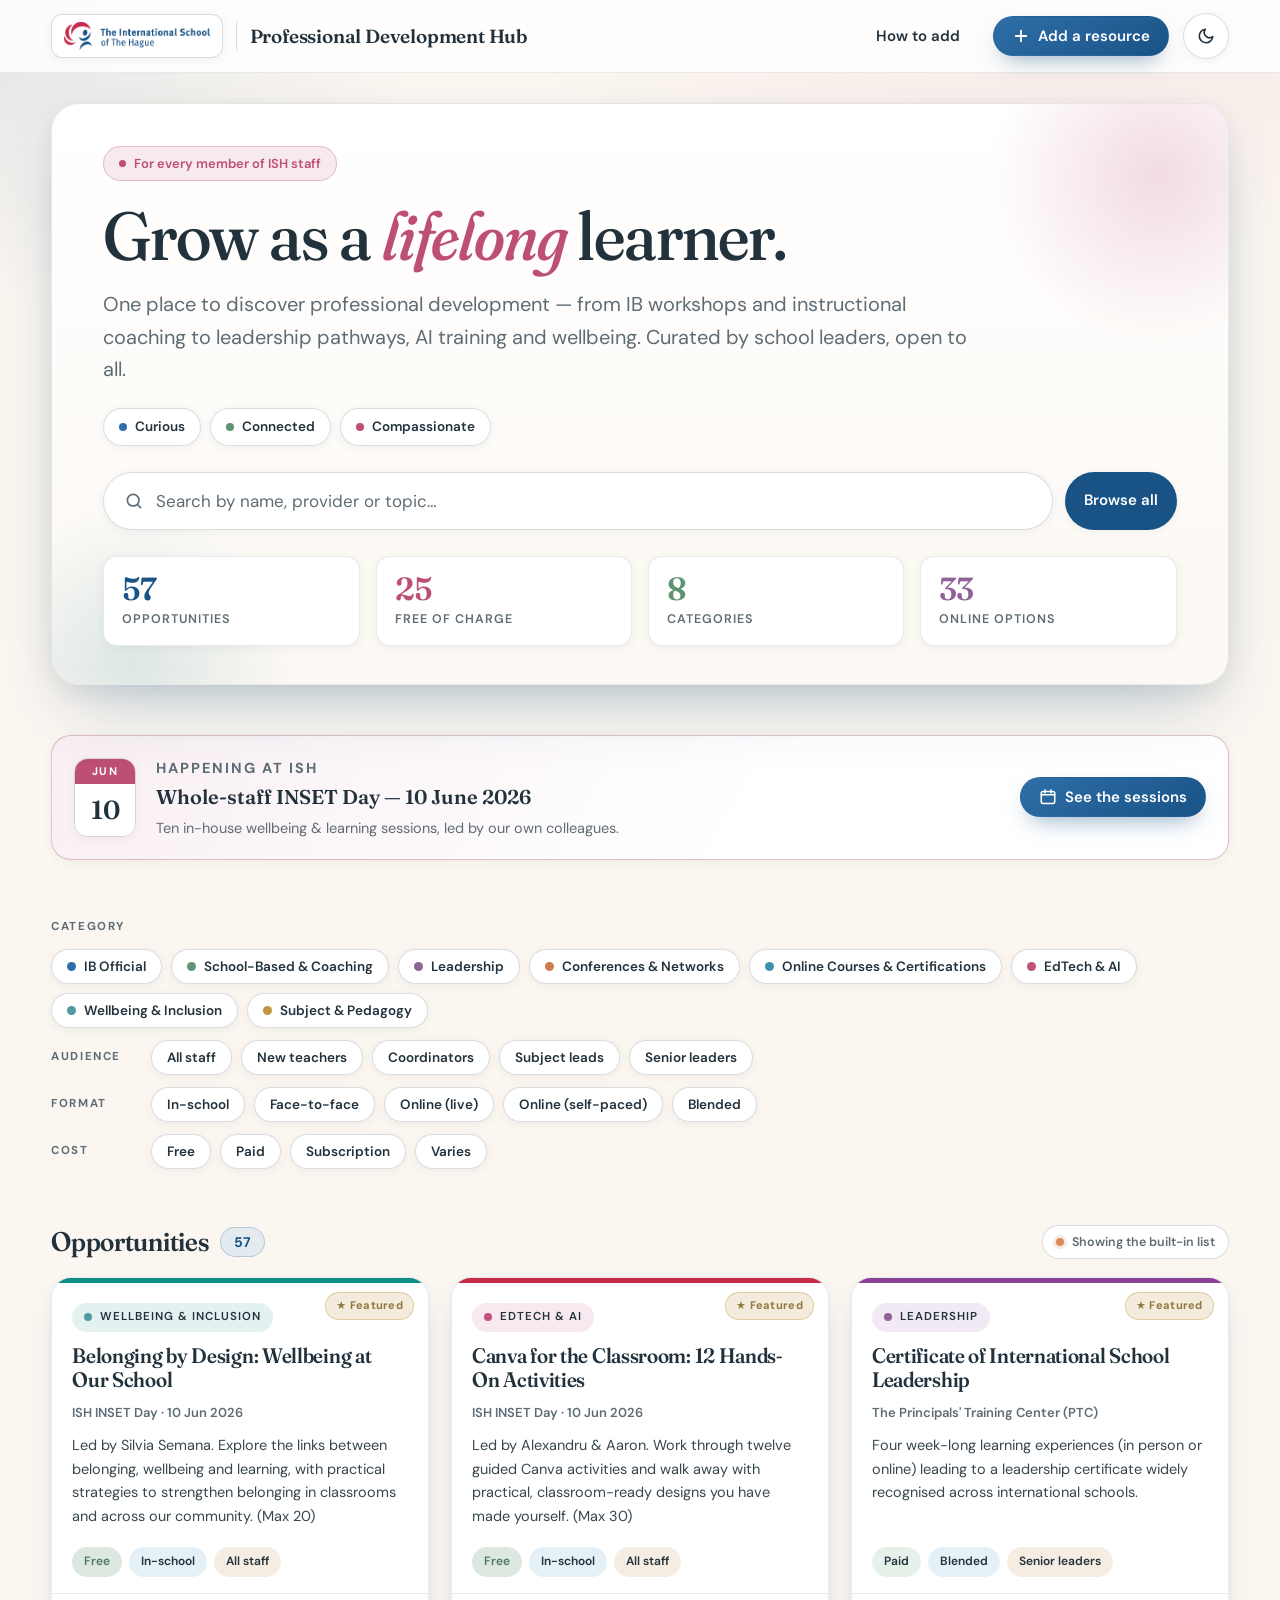
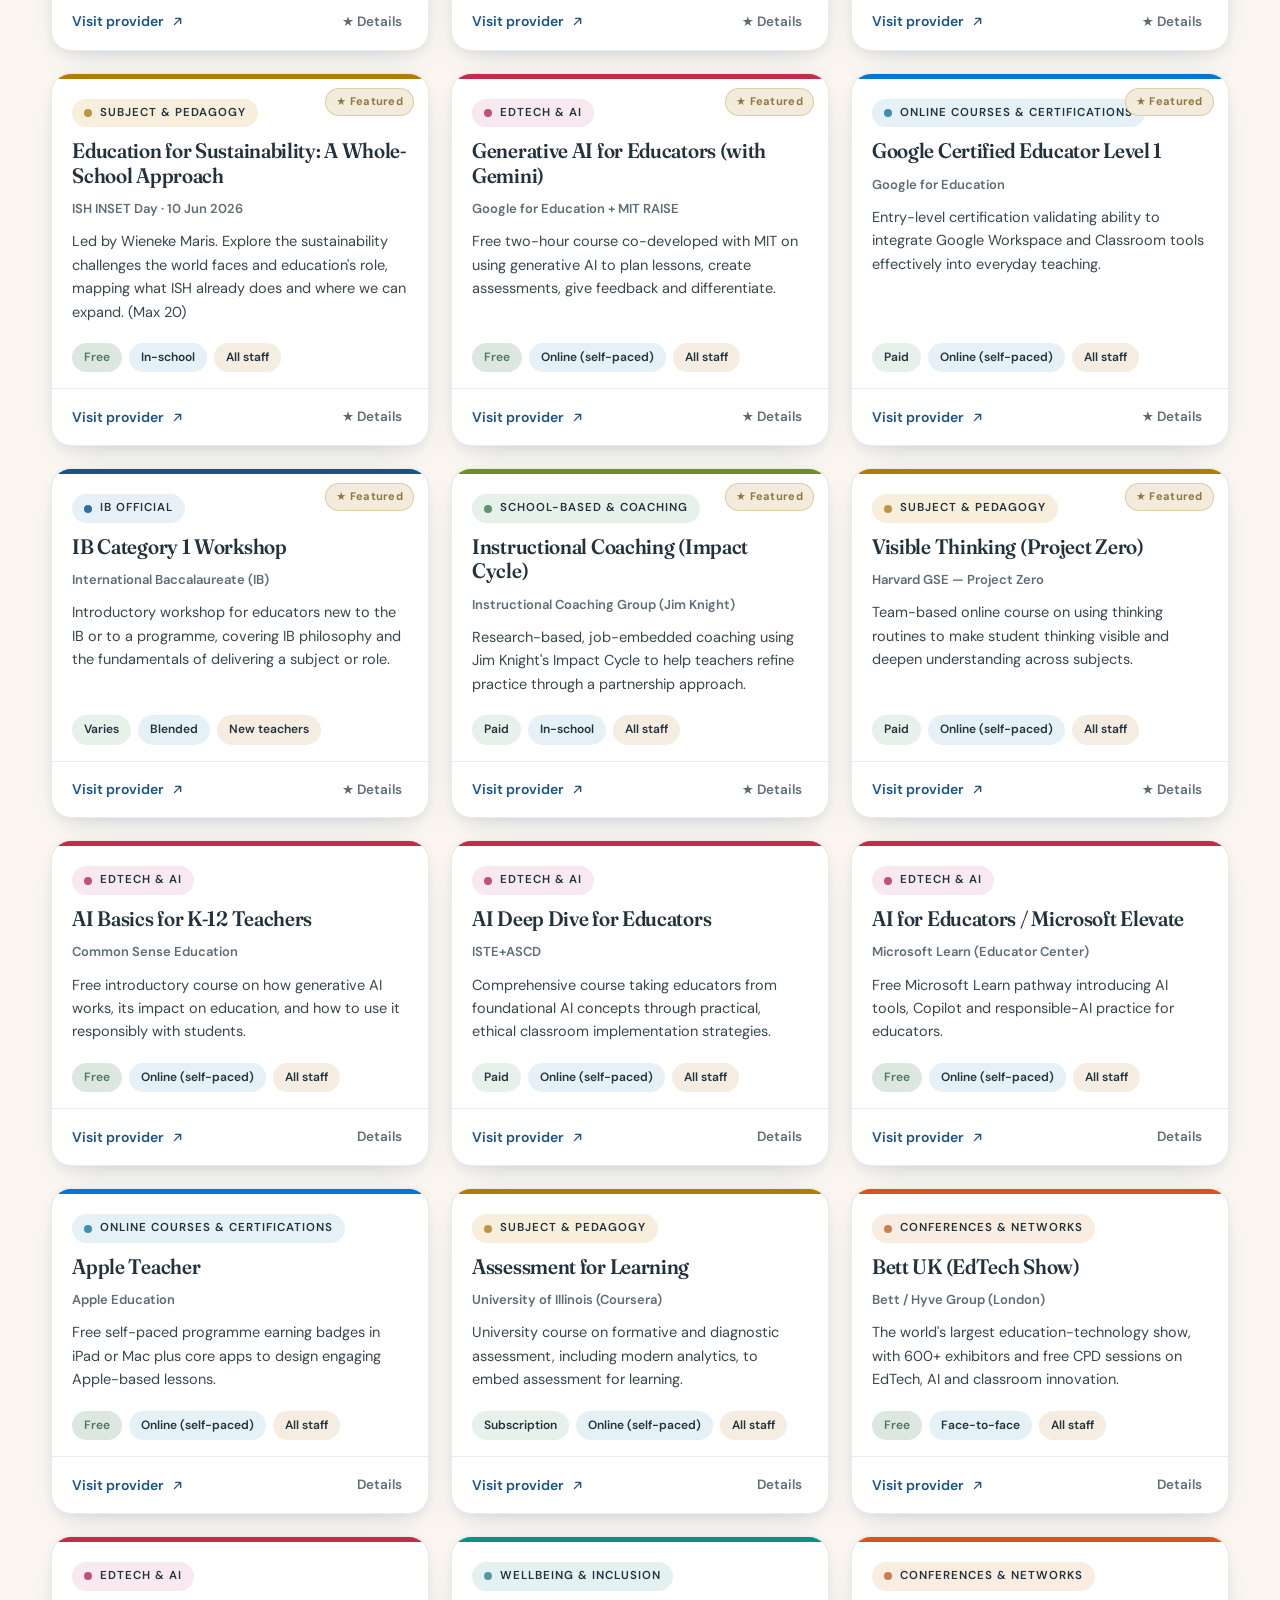
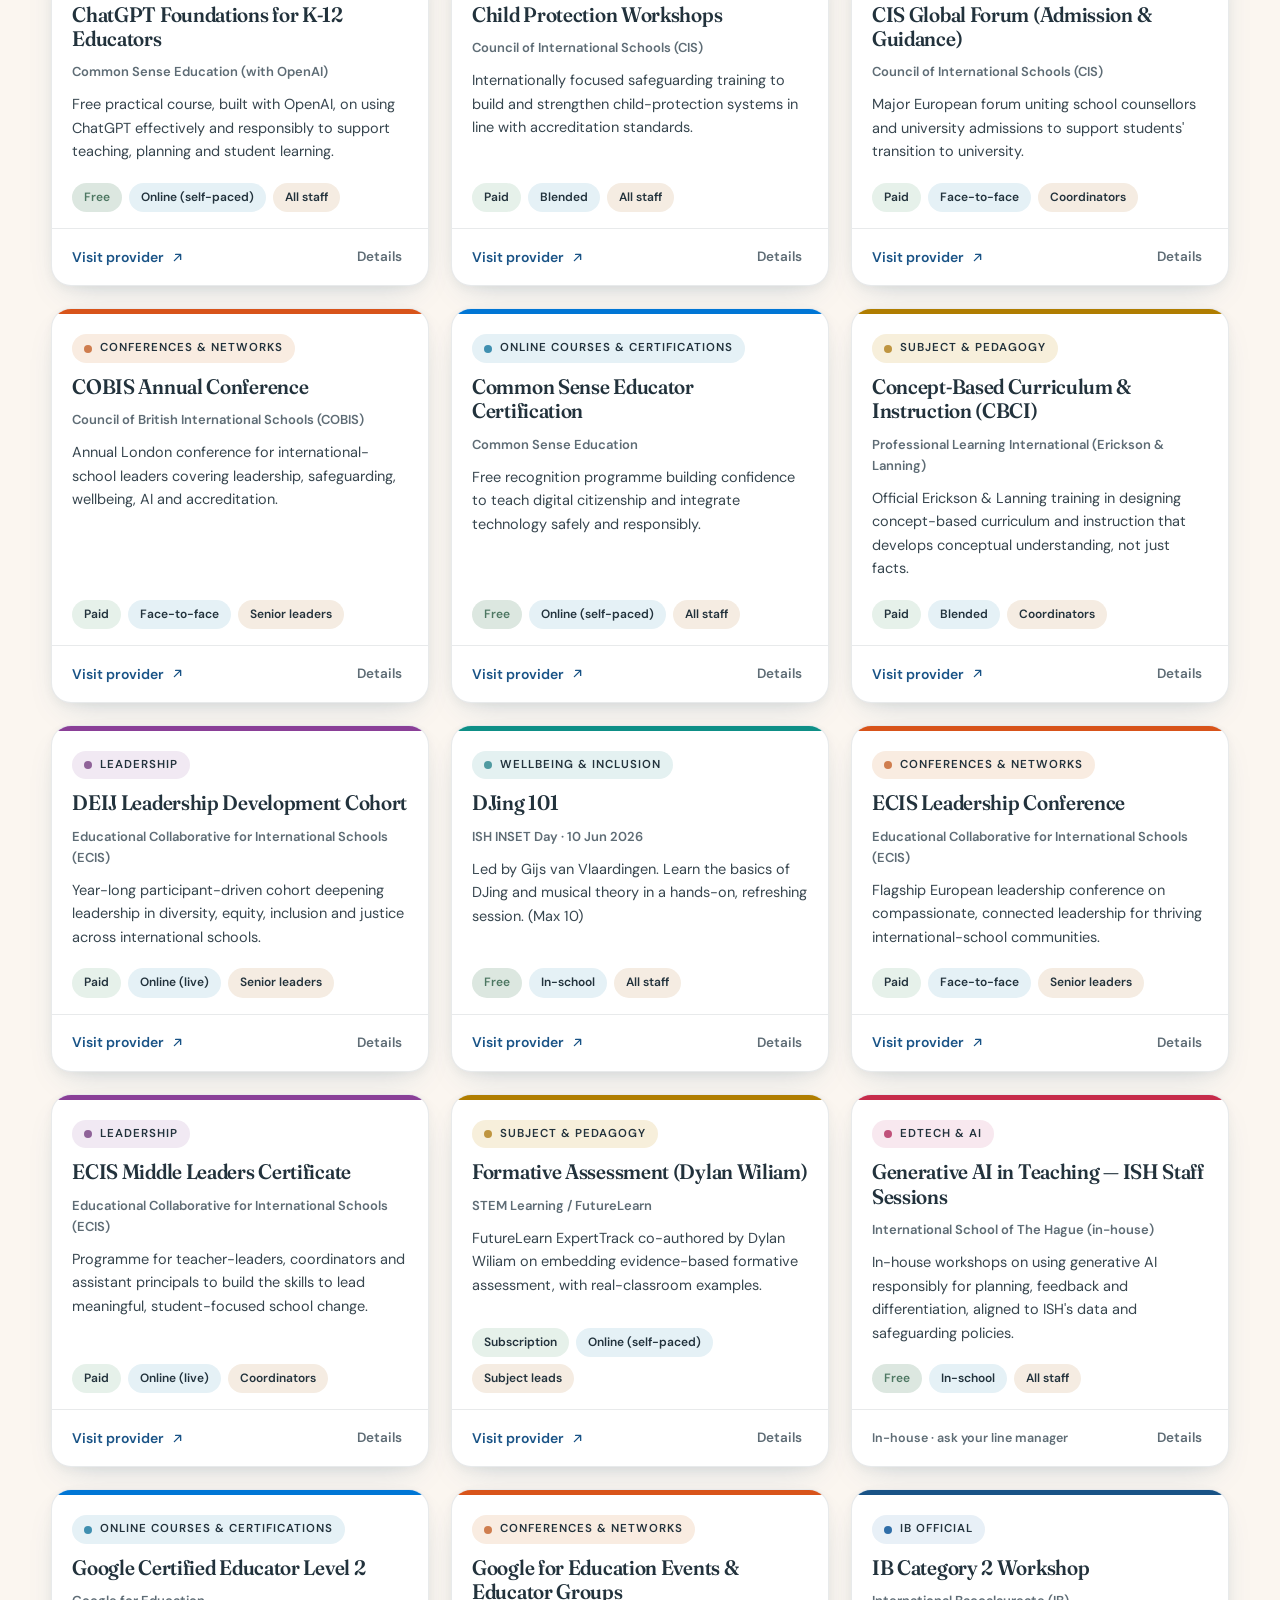
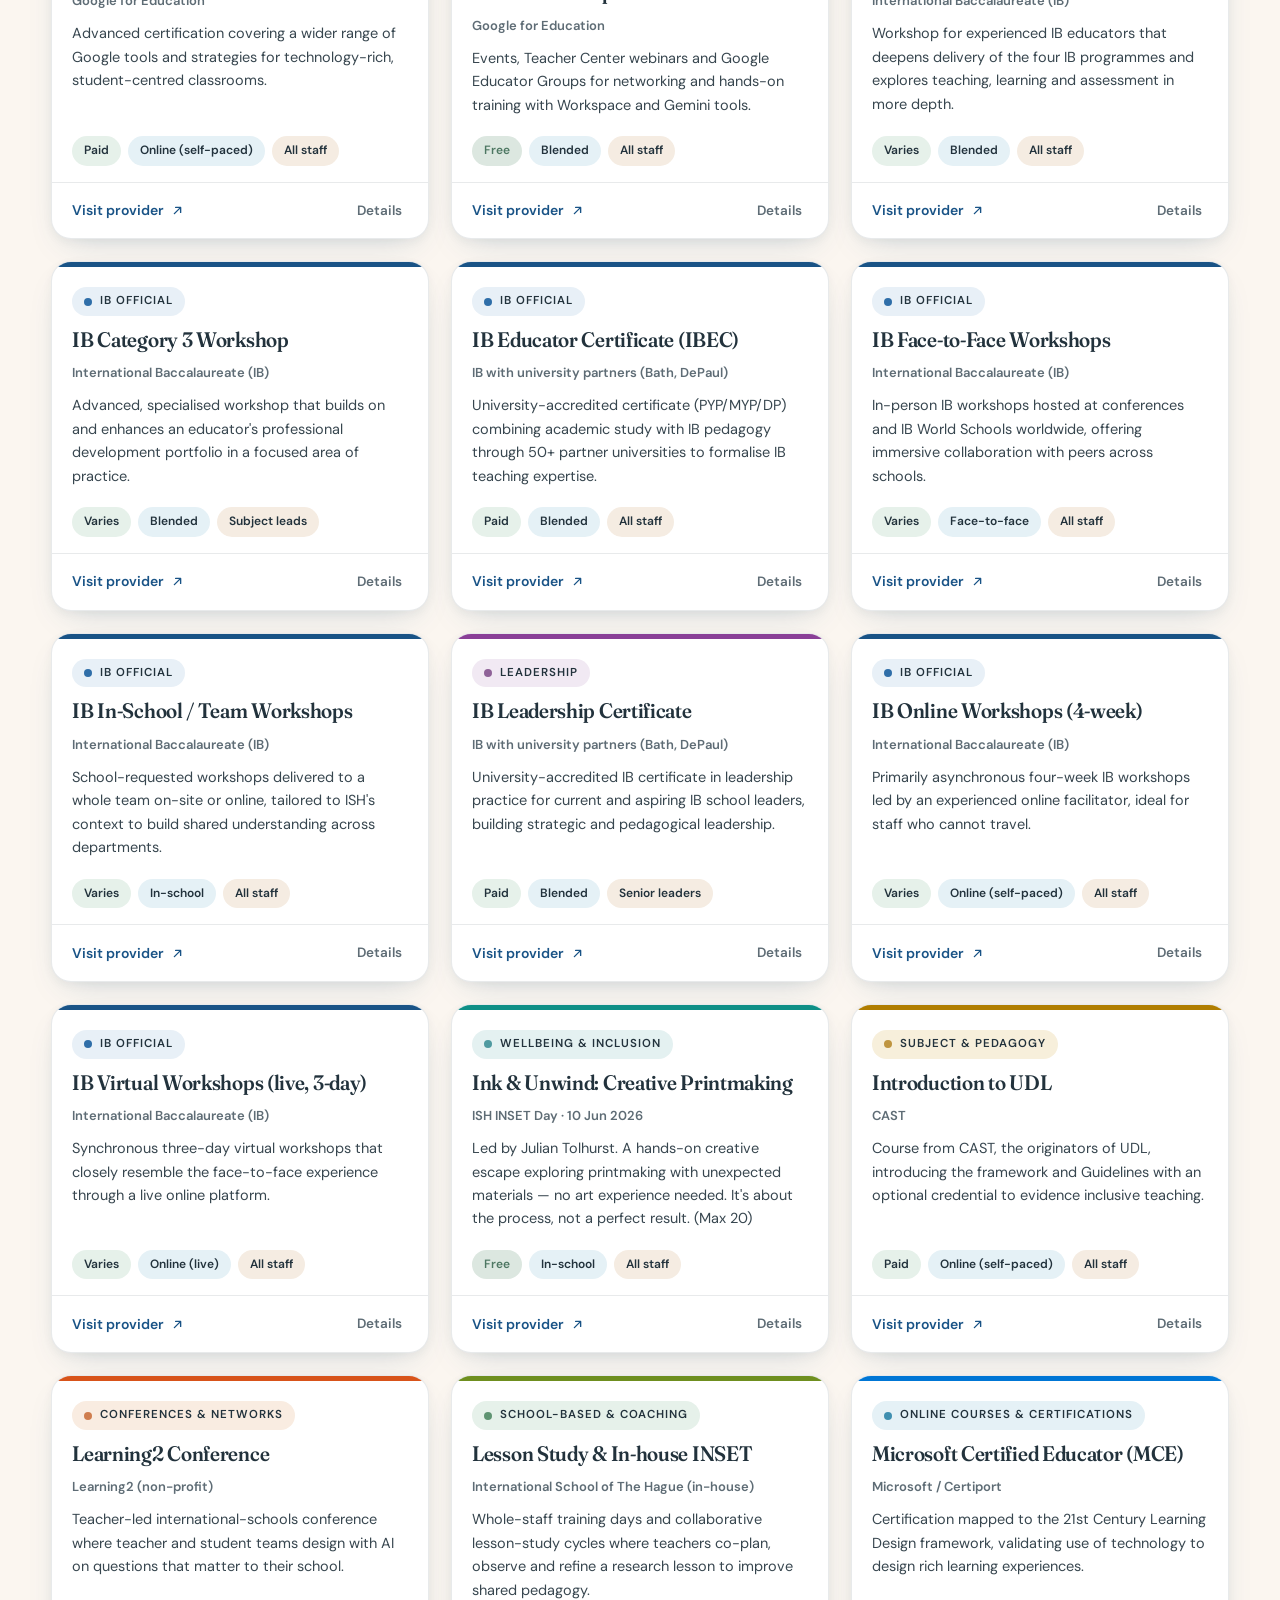
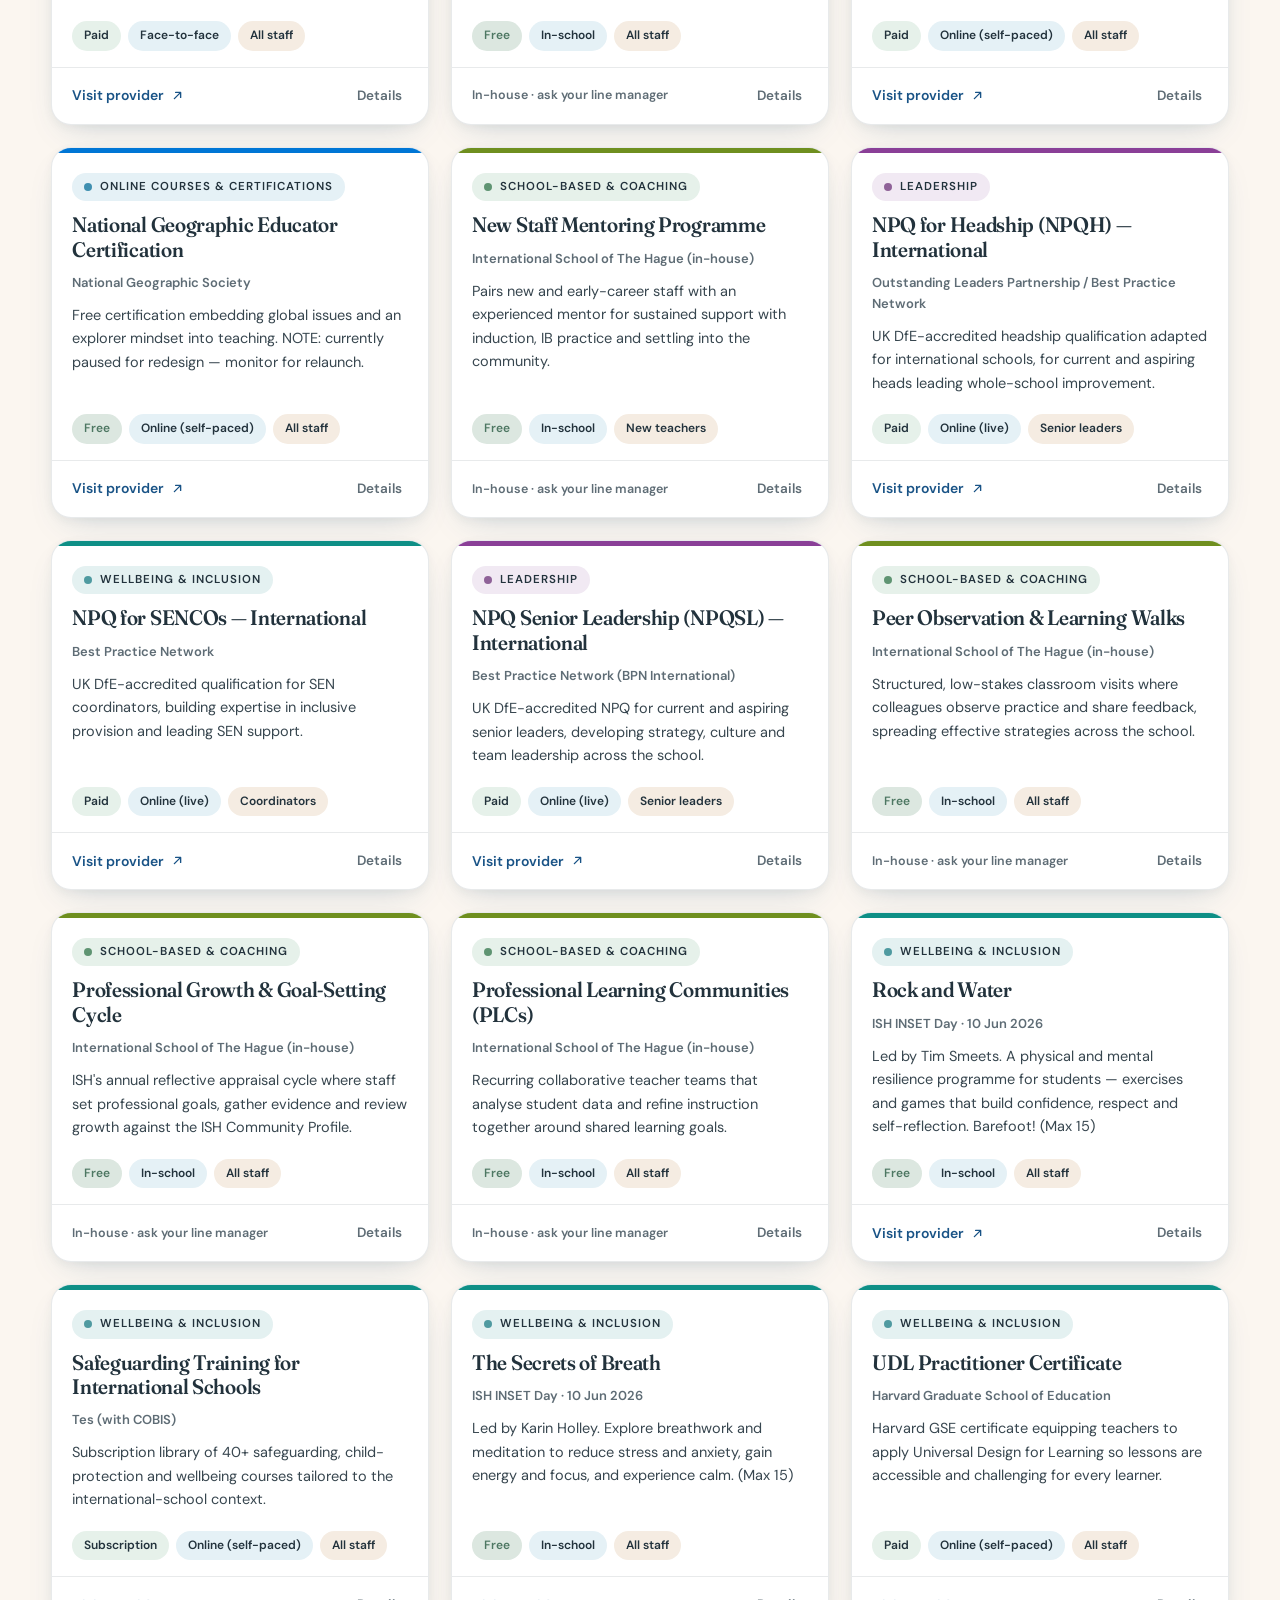
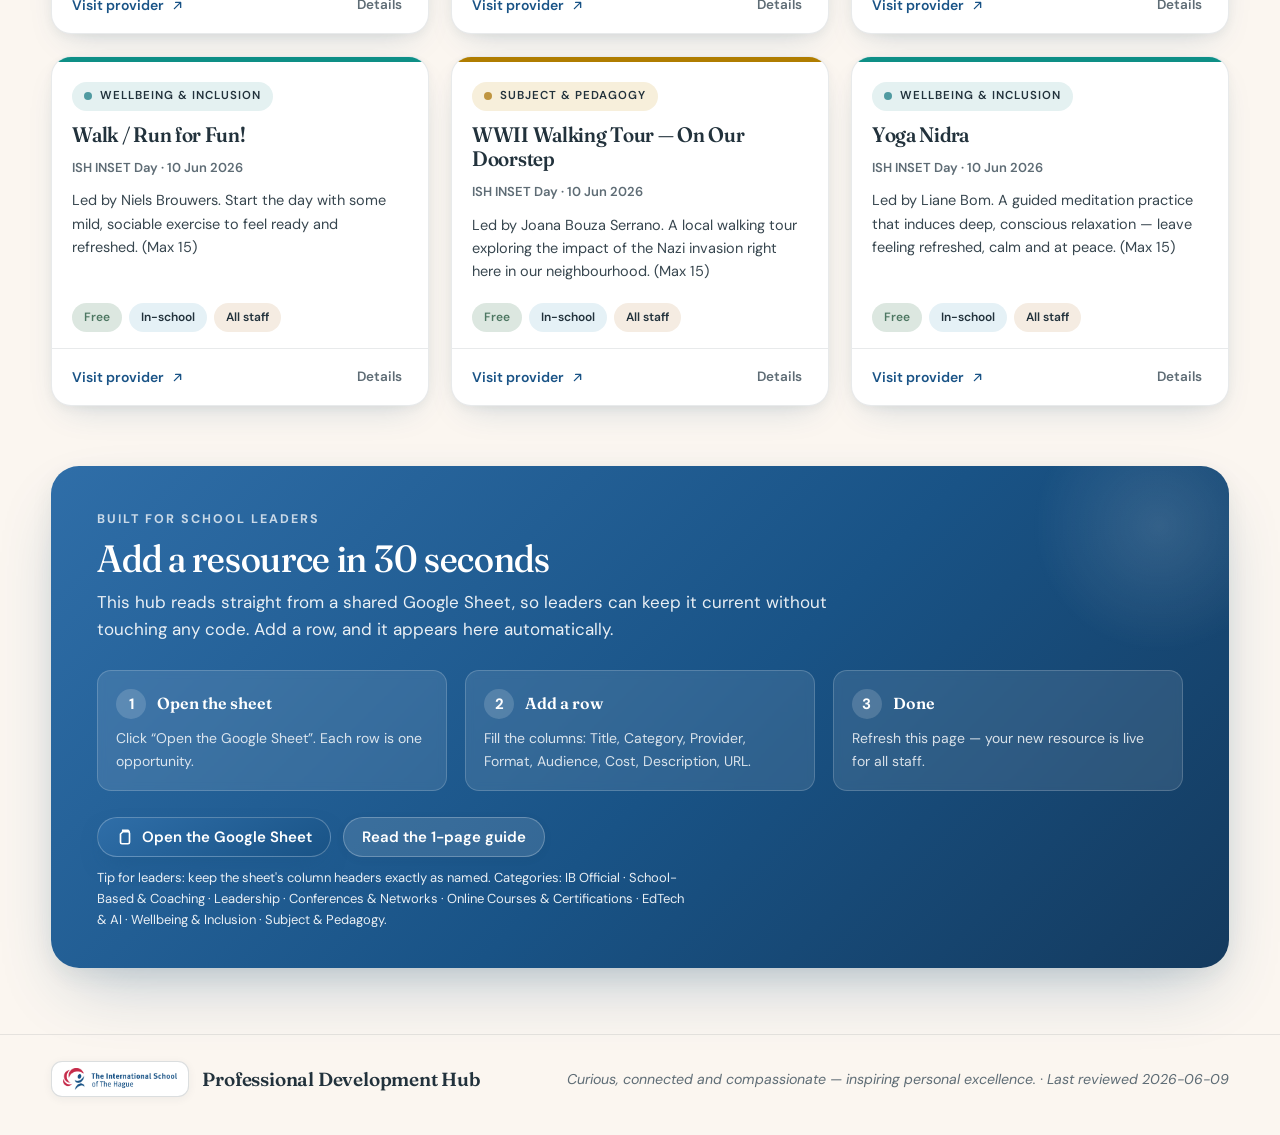
==== index.html @ 7c4f595b "ISH Professional Development Hub — v1 Elegant editorial site (Fraunces + DM Sans) on the real ISH br" ====
<!doctype html>
<html lang="en" data-theme="light">
<head>
  <meta charset="utf-8" />
  <meta name="viewport" content="width=device-width, initial-scale=1" />
  <title>ISH Professional Development Hub</title>
  <meta name="description" content="A curated, searchable hub of professional development opportunities for staff at the International School of The Hague — added to by school leaders." />
  <meta name="color-scheme" content="light dark" />
  <link rel="icon" href="data:image/svg+xml,<svg xmlns='http://www.w3.org/2000/svg' viewBox='0 0 100 100'><rect width='100' height='100' rx='18' fill='%23195386'/><text x='50' y='68' font-family='Arial' font-size='52' font-weight='bold' fill='white' text-anchor='middle'>ISH</text></svg>" />
  <link rel="stylesheet" href="assets/styles.css" />
</head>
<body>
  <a class="skip-link" href="#main">Skip to resources</a>

  <!-- Top bar -->
  <header class="topbar">
    <div class="wrap topbar__in">
      <a class="brand" href="#top" aria-label="ISH Professional Development Hub — home">
        <span class="brand__logo"><img src="assets/ish-logo.png" alt="The International School of The Hague" width="151" height="28" /></span>
        <span class="brand__div" aria-hidden="true"></span>
        <span class="brand__txt">
          <b>Professional Development Hub</b>
        </span>
      </a>
      <div class="topbar__spacer"></div>
      <a class="btn btn--ghost" href="#add">How to add</a>
      <a class="btn btn--primary" id="addBtnTop" href="#add">
        <svg viewBox="0 0 24 24" fill="none" stroke="currentColor" stroke-width="2.4" aria-hidden="true"><path d="M12 5v14M5 12h14" stroke-linecap="round"/></svg>
        Add a resource
      </a>
      <button class="btn icon-btn" id="themeBtn" aria-label="Switch to dark mode" title="Toggle dark mode">
        <svg id="themeIcon" viewBox="0 0 24 24" fill="none" stroke="currentColor" stroke-width="2.2" aria-hidden="true"><path d="M21 12.8A9 9 0 1 1 11.2 3a7 7 0 0 0 9.8 9.8Z" stroke-linejoin="round"/></svg>
      </button>
    </div>
  </header>

  <a id="top"></a>

  <!-- Hero -->
  <section class="hero">
    <div class="wrap">
      <div class="hero__card">
        <div class="hero__inner">
          <span class="hero__tag"><span class="pip" aria-hidden="true"></span> For every member of ISH staff</span>
          <h1>Grow as a <span class="u">lifelong</span> learner.</h1>
          <p class="hero__sub">One place to discover professional development — from IB workshops and instructional coaching to leadership pathways, AI training and wellbeing. Curated by school leaders, open to all.</p>
          <div class="hero__values" aria-label="ISH values">
            <span class="value-pill">Curious</span>
            <span class="value-pill">Connected</span>
            <span class="value-pill">Compassionate</span>
          </div>
          <div class="searchbar">
            <label class="search" for="q">
              <svg viewBox="0 0 24 24" fill="none" stroke="currentColor" stroke-width="2" aria-hidden="true"><circle cx="11" cy="11" r="7"/><path d="m20 20-3.2-3.2" stroke-linecap="round"/></svg>
              <input id="q" type="search" placeholder="Search by name, provider or topic…" autocomplete="off" aria-label="Search professional development" />
            </label>
            <a class="btn btn--blue" href="#main">Browse all</a>
          </div>
          <div class="stats" id="stats" aria-hidden="true">
            <div class="stat"><b id="statTotal">—</b><span>Opportunities</span></div>
            <div class="stat"><b id="statFree">—</b><span>Free of charge</span></div>
            <div class="stat"><b>8</b><span>Categories</span></div>
            <div class="stat"><b id="statOnline">—</b><span>Online options</span></div>
          </div>
        </div>
      </div>
    </div>
  </section>

  <!-- INSET Day spotlight -->
  <section class="spotlight">
    <div class="wrap">
      <div class="spotlight__card">
        <div class="spotlight__date" aria-hidden="true">
          <div class="m">Jun</div><div class="d">10</div>
        </div>
        <div class="spotlight__txt">
          <span class="eyebrow">Happening at ISH</span>
          <b>Whole-staff INSET Day — 10 June 2026</b>
          <span>Ten in-house wellbeing &amp; learning sessions, led by our own colleagues.</span>
        </div>
        <button class="btn btn--primary" id="insetBtn" type="button">
          <svg viewBox="0 0 24 24" fill="none" stroke="currentColor" stroke-width="2" aria-hidden="true"><rect x="3" y="4.5" width="18" height="16" rx="2.5"/><path d="M3 9h18M8 2.5v4M16 2.5v4" stroke-linecap="round"/></svg>
          See the sessions
        </button>
      </div>
    </div>
  </section>

  <!-- Filters -->
  <section class="filters">
    <div class="wrap">
      <div class="filters__row">
        <span class="filters__label">Category</span>
        <div class="chips" id="catChips" role="group" aria-label="Filter by category"></div>
      </div>
      <div class="filters__row">
        <span class="filters__label">Audience</span>
        <div class="chips" id="audChips" role="group" aria-label="Filter by audience"></div>
      </div>
      <div class="filters__row">
        <span class="filters__label">Format</span>
        <div class="chips" id="fmtChips" role="group" aria-label="Filter by format"></div>
      </div>
      <div class="filters__row">
        <span class="filters__label">Cost</span>
        <div class="chips" id="costChips" role="group" aria-label="Filter by cost"></div>
      </div>
    </div>
  </section>

  <!-- Results -->
  <main id="main">
    <div class="wrap">
      <div class="results-meta">
        <div style="display:flex;align-items:center;gap:12px;flex-wrap:wrap">
          <h2>Opportunities</h2>
          <span class="count-pill" id="count">0</span>
          <button class="link-reset" id="clearBtn" hidden>Clear filters</button>
        </div>
        <span class="source-pill" id="sourcePill" title="Where this list is loaded from">
          <span class="led"></span><span id="sourceTxt">Loading…</span>
        </span>
      </div>
      <p class="sr-only" id="resultStatus" role="status" aria-live="polite" aria-atomic="true"></p>
      <div class="grid" id="grid" role="list" aria-describedby="resultStatus"></div>
      <div class="empty" id="empty" hidden>
        <h3>No matches — yet</h3>
        <p>Try removing a filter or searching a broader term, like “IB”, “coaching”, “AI” or “leadership”.</p>
        <p style="margin-top:14px"><button class="btn btn--blue" id="emptyReset">Reset all filters</button></p>
      </div>
    </div>
  </main>

  <!-- Add a resource -->
  <section class="add-panel" id="add">
    <div class="wrap">
      <div class="add-card">
        <span class="eyebrow">Built for school leaders</span>
        <h2>Add a resource in 30 seconds</h2>
        <p>This hub reads straight from a shared Google Sheet, so leaders can keep it current without touching any code. Add a row, and it appears here automatically.</p>
        <div class="steps">
          <div class="step">
            <b><span class="num">1</span> Open the sheet</b>
            <p>Click “Open the Google Sheet”. Each row is one opportunity.</p>
          </div>
          <div class="step">
            <b><span class="num">2</span> Add a row</b>
            <p>Fill the columns: Title, Category, Provider, Format, Audience, Cost, Description, URL.</p>
          </div>
          <div class="step">
            <b><span class="num">3</span> Done</b>
            <p>Refresh this page — your new resource is live for all staff.</p>
          </div>
        </div>
        <div class="add-actions">
          <a class="btn btn--primary" id="openSheetBtn" href="#" target="_blank" rel="noopener noreferrer">
            <svg viewBox="0 0 24 24" fill="none" stroke="currentColor" stroke-width="2.2" aria-hidden="true"><path d="M9 5h7a2 2 0 0 1 2 2v12a2 2 0 0 1-2 2H8a2 2 0 0 1-2-2V8Z"/><path d="M9 5V3h7l2 2"/></svg>
            Open the Google Sheet
          </a>
          <a class="btn" href="docs/HOW-TO-ADD.md">Read the 1-page guide</a>
        </div>
        <p class="add-note">Tip for leaders: keep the sheet's column headers exactly as named. Categories: IB Official · School-Based &amp; Coaching · Leadership · Conferences &amp; Networks · Online Courses &amp; Certifications · EdTech &amp; AI · Wellbeing &amp; Inclusion · Subject &amp; Pedagogy.</p>
      </div>
    </div>
  </section>

  <!-- Footer -->
  <footer class="foot">
    <div class="wrap foot__in">
      <a class="brand" href="#top">
        <span class="brand__logo"><img src="assets/ish-logo.png" alt="The International School of The Hague" width="118" height="22" /></span>
        <span class="brand__txt"><b>Professional Development Hub</b></span>
      </a>
      <small id="footNote">Curious, connected and compassionate — inspiring personal excellence. · Last reviewed —</small>
    </div>
  </footer>

  <!-- Detail modal -->
  <dialog id="detail" aria-labelledby="dTitle" aria-describedby="dDesc" aria-modal="true">
    <div class="m-bar" id="dBar"></div>
    <button class="btn icon-btn m-close" id="dClose" type="button" aria-label="Close">
      <svg viewBox="0 0 24 24" fill="none" stroke="currentColor" stroke-width="2.4" aria-hidden="true"><path d="M6 6l12 12M18 6 6 18" stroke-linecap="round"/></svg>
    </button>
    <div class="m-body">
      <span class="card__cat" id="dCat"></span>
      <h3 id="dTitle"></h3>
      <div class="card__provider" id="dProvider"></div>
      <p class="card__desc" id="dDesc" style="margin-top:10px"></p>
      <div class="m-row" id="dTags"></div>
      <a class="btn btn--blue" id="dLink" href="#" target="_blank" rel="noopener noreferrer" style="margin-top:6px">Visit provider</a>
    </div>
  </dialog>

  <script src="assets/app.js"></script>
</body>
</html>
---- assets/styles.css ----
/* =================================================================
   ISH Professional Development Hub
   Elegant editorial style on the ISH brand.
   Display: Fraunces (soft serif) · Body/UI: DM Sans
   ================================================================= */

@import url('https://fonts.googleapis.com/css2?family=DM+Sans:ital,opsz,wght@0,9..40,400..700;1,9..40,400..500&family=Fraunces:ital,opsz,wght@0,9..144,400..600;1,9..144,400..600&display=swap');

/* ---------- Design tokens ---------- */
:root {
  /* ISH brand, refined */
  --primary:   #195386;            /* ISH logo blue — anchor */
  --primary-2: #2f6ea8;
  --accent:    #bd4f74;            /* ISH red softened to an elegant rose */
  --accent-2:  #d98a5b;            /* warm terracotta highlight */
  --gold:      #bf9540;
  --navy:      #143a5e;

  /* surfaces (light) */
  --bg:        #fbf6f0;            /* warm ivory */
  --bg-2:      #f5ece2;
  --surface:   #ffffff;
  --surface-2: #fcf8f3;
  --ink:       #22323c;
  --muted:     #5e6c75;
  --hair:      rgba(34,50,60,.10);
  --hair-2:    rgba(34,50,60,.16);
  --ring:      #2f6ea8;

  /* radii */
  --r:    20px;
  --r-sm: 14px;
  --r-xs: 10px;

  /* soft layered shadows */
  --sh-sm: 0 2px 10px rgba(34,50,60,.06);
  --sh:    0 14px 36px -16px rgba(25,83,134,.22), 0 3px 10px rgba(34,50,60,.05);
  --sh-lg: 0 30px 70px -22px rgba(25,83,134,.32), 0 8px 22px rgba(34,50,60,.07);
  --sh-hover: 0 22px 50px -16px rgba(25,83,134,.30), 0 6px 16px rgba(34,50,60,.07);

  /* category accents (full / soft tint) — muted, elegant */
  --c-ib:        #2f6ea8;  --t-ib:        #e8f0f7;
  --c-coaching:  #5f9472;  --t-coaching:  #e6f1ea;
  --c-leadership:#8f6298;  --t-leadership:#f1e9f3;
  --c-conf:      #cf7d4e;  --t-conf:      #f9ece1;
  --c-online:    #3f8fb0;  --t-online:    #e5f1f6;
  --c-ai:        #c0517a;  --t-ai:        #f8e8ef;
  --c-wellbeing: #4f9aa0;  --t-wellbeing: #e4f1f1;
  --c-pedagogy:  #bf9540;  --t-pedagogy:  #f7efdb;
}

html[data-theme="dark"] {
  --bg:        #141d22;
  --bg-2:      #0f171c;
  --surface:   #1d272e;
  --surface-2: #232e36;
  --ink:       #f3ece2;
  --muted:     #aeb9c1;
  --hair:      rgba(255,255,255,.10);
  --hair-2:    rgba(255,255,255,.16);
  --ring:      #7bb6e0;
  --accent:    #d76e90;
  --sh-sm: 0 2px 10px rgba(0,0,0,.35);
  --sh:    0 16px 40px -18px rgba(0,0,0,.6), 0 3px 10px rgba(0,0,0,.3);
  --sh-lg: 0 30px 70px -22px rgba(0,0,0,.7), 0 8px 22px rgba(0,0,0,.35);
  --sh-hover: 0 22px 50px -16px rgba(0,0,0,.6);
  --t-ib:        #20384c;  --t-coaching:  #233a2f;  --t-leadership:#3a2a40;
  --t-conf:      #43301f;  --t-online:    #1e3a45;  --t-ai:        #43222f;
  --t-wellbeing: #1f3a3c;  --t-pedagogy:  #3c3115;
}

/* ---------- Reset ---------- */
*, *::before, *::after { box-sizing: border-box; }
* { margin: 0; }
html { -webkit-text-size-adjust: 100%; scroll-behavior: smooth; }
@media (prefers-reduced-motion: reduce) {
  html { scroll-behavior: auto; }
  *, *::before, *::after { animation-duration: .001ms !important; animation-iteration-count: 1 !important; transition-duration: .001ms !important; scroll-behavior: auto !important; }
}

body {
  font-family: 'DM Sans', system-ui, -apple-system, Segoe UI, Roboto, sans-serif;
  color: var(--ink);
  line-height: 1.62;
  font-size: 17px;
  -webkit-font-smoothing: antialiased;
  background-color: var(--bg);
  background-image:
    radial-gradient(1100px 540px at 88% -8%, rgba(189,79,116,.10), transparent 60%),
    radial-gradient(900px 500px at -6% 4%, rgba(47,110,168,.12), transparent 55%);
  background-attachment: fixed;
}

h1, h2, h3, h4 {
  font-family: 'Fraunces', Georgia, 'Times New Roman', serif;
  font-weight: 500;
  line-height: 1.08;
  letter-spacing: -.3px;
  color: var(--ink);
  font-variation-settings: 'SOFT' 40, 'WONK' 0, 'opsz' 80;
}

a { color: var(--primary); }
html[data-theme="dark"] a { color: #7bb6e0; }

.eyebrow { font-family: 'DM Sans', sans-serif; font-size: 12.5px; font-weight: 700; text-transform: uppercase; letter-spacing: 2px; color: var(--muted); }

/* ---------- Skip link ---------- */
.skip-link {
  position: absolute; left: -9999px; top: 0; z-index: 100;
  background: var(--primary); color: #fff; border-radius: 0 0 12px 0;
  padding: 12px 18px; font-weight: 600; box-shadow: var(--sh);
}
.skip-link:focus { left: 0; top: 0; }
.sr-only {
  position: absolute;
  width: 1px; height: 1px;
  padding: 0; margin: -1px;
  overflow: hidden; clip: rect(0, 0, 0, 0);
  white-space: nowrap; border: 0;
}

/* ---------- Layout ---------- */
.wrap { width: min(1180px, 92vw); margin-inline: auto; }
section { padding-block: 14px; }

/* ---------- Top bar ---------- */
.topbar {
  position: sticky; top: 0; z-index: 40;
  background: color-mix(in srgb, var(--surface) 86%, transparent);
  -webkit-backdrop-filter: saturate(140%) blur(10px);
  backdrop-filter: saturate(140%) blur(10px);
  border-bottom: 1px solid var(--hair);
}
.topbar__in { display: flex; align-items: center; gap: 14px; padding: 13px 0; }
.brand { display: flex; align-items: center; gap: 13px; text-decoration: none; color: inherit; }
.brand__mark {
  width: 46px; height: 46px; flex: none;
  border-radius: 13px;
  background: linear-gradient(150deg, var(--primary-2), var(--primary) 70%);
  color: #fff; display: grid; place-items: center;
  font-family: 'Fraunces', serif; font-weight: 600; font-size: 18px; letter-spacing: .5px;
  box-shadow: 0 6px 16px -6px rgba(25,83,134,.55), inset 0 1px 0 rgba(255,255,255,.25);
}
.brand__txt b { font-family: 'Fraunces', serif; font-weight: 600; font-size: 19px; display: block; letter-spacing: -.2px; }
.brand__txt span { font-size: 11.5px; color: var(--muted); font-weight: 600; text-transform: uppercase; letter-spacing: 1.4px; }
.brand__logo { display: inline-flex; align-items: center; background: #fff; border: 1px solid var(--hair-2); border-radius: 11px; padding: 7px 12px; box-shadow: var(--sh-sm); }
.brand__logo img { display: block; height: 28px; width: auto; }
.brand__div { width: 1px; height: 30px; background: var(--hair-2); flex: none; }
.foot .brand__logo { padding: 6px 11px; }
.foot .brand__logo img { height: 22px; }
.topbar__spacer { flex: 1; }

.btn {
  font-family: 'DM Sans', sans-serif; font-weight: 600; font-size: 15px;
  border: 1px solid var(--hair-2); border-radius: 999px;
  background: var(--surface); color: var(--ink);
  padding: 10px 18px; cursor: pointer; box-shadow: var(--sh-sm);
  transition: transform .16s ease, box-shadow .16s ease, background .16s ease, border-color .16s ease;
  display: inline-flex; align-items: center; gap: 8px; text-decoration: none; line-height: 1;
}
.btn:hover { transform: translateY(-2px); box-shadow: var(--sh); }
.btn:active { transform: translateY(0); }
.btn--primary { background: linear-gradient(150deg, var(--primary-2), var(--primary)); color: #fff; border-color: transparent; box-shadow: 0 10px 24px -10px rgba(25,83,134,.6); }
.btn--primary:hover { box-shadow: 0 16px 30px -10px rgba(25,83,134,.6); }
.btn--blue { background: var(--primary); color: #fff; border-color: transparent; }
.btn--ghost { background: transparent; box-shadow: none; border-color: transparent; }
.btn--ghost:hover { background: color-mix(in srgb, var(--ink) 6%, transparent); box-shadow: none; transform: none; }
.btn:focus-visible, a:focus-visible, input:focus-visible, select:focus-visible, .chip:focus-visible, summary:focus-visible, button:focus-visible {
  outline: 3px solid var(--ring); outline-offset: 3px;
}
.btn svg { width: 18px; height: 18px; }
.icon-btn { width: 46px; height: 46px; padding: 0; justify-content: center; }

/* ---------- Hero ---------- */
.hero { padding-top: 30px; }
.hero__card {
  position: relative; overflow: hidden;
  background: linear-gradient(180deg, var(--surface), var(--surface-2));
  border: 1px solid var(--hair); border-radius: 28px;
  box-shadow: var(--sh-lg);
  padding: 42px clamp(24px, 4vw, 52px) 38px;
}
.hero__card::before {
  content: ""; position: absolute; right: -120px; top: -120px; width: 380px; height: 380px;
  background: radial-gradient(circle at center, rgba(189,79,116,.20), transparent 62%);
  pointer-events: none;
}
.hero__card::after {
  content: ""; position: absolute; left: -100px; bottom: -160px; width: 360px; height: 360px;
  background: radial-gradient(circle at center, rgba(79,154,160,.18), transparent 62%);
  pointer-events: none;
}
.hero__inner { position: relative; z-index: 1; }
.hero__tag {
  display: inline-flex; align-items: center; gap: 8px;
  background: color-mix(in srgb, var(--accent) 12%, var(--surface));
  color: var(--accent); border: 1px solid color-mix(in srgb, var(--accent) 30%, transparent);
  border-radius: 999px; font-weight: 600; font-size: 13px; padding: 6px 15px; margin-bottom: 18px;
}
html[data-theme="dark"] .hero__tag { color: #e89bb4; }
.hero__tag .pip { width: 7px; height: 7px; border-radius: 50%; background: var(--accent); }
.hero h1 { font-size: clamp(38px, 6vw, 68px); max-width: 17ch; font-weight: 500; letter-spacing: -1px; }
.hero h1 .u { font-style: italic; color: var(--accent); font-variation-settings: 'SOFT' 60, 'opsz' 120; }
.hero__sub { font-size: clamp(16px, 2.1vw, 20px); color: var(--muted); max-width: 62ch; margin-top: 16px; }
.hero__values { display: flex; flex-wrap: wrap; gap: 9px; margin-top: 22px; }
.value-pill {
  font-weight: 600; font-size: 13.5px; padding: 7px 15px; border-radius: 999px;
  border: 1px solid var(--hair-2); background: var(--surface); color: var(--ink);
  display: inline-flex; align-items: center; gap: 8px; box-shadow: var(--sh-sm);
}
.value-pill::before { content: ""; width: 8px; height: 8px; border-radius: 50%; }
.value-pill:nth-child(1)::before { background: var(--c-ib); }
.value-pill:nth-child(2)::before { background: var(--c-coaching); }
.value-pill:nth-child(3)::before { background: var(--accent); }

/* search */
.searchbar { display: flex; gap: 12px; margin-top: 26px; flex-wrap: wrap; }
.search {
  flex: 1 1 340px; display: flex; align-items: center; gap: 12px;
  background: var(--surface); border: 1px solid var(--hair-2); border-radius: 999px;
  padding: 4px 8px 4px 20px; box-shadow: var(--sh-sm); transition: box-shadow .2s ease, border-color .2s ease;
}
.search:focus-within { box-shadow: var(--sh), 0 0 0 3px var(--ring); border-color: var(--primary-2); }
.search svg { width: 20px; height: 20px; color: var(--muted); flex: none; }
.search input { border: 0; background: transparent; outline: none; font-size: 17px; color: var(--ink); padding: 13px 0; width: 100%; font-family: inherit; }
.search input::placeholder { color: var(--muted); }

/* ---------- Stats strip ---------- */
.stats { display: grid; grid-template-columns: repeat(4, 1fr); gap: 16px; margin-top: 26px; }
.stat { background: var(--surface); border: 1px solid var(--hair); border-radius: var(--r-sm); padding: 16px 18px; box-shadow: var(--sh-sm); }
.stat b { font-family: 'Fraunces', serif; font-weight: 600; font-size: 32px; display: block; line-height: 1; letter-spacing: -1px; }
.stat span { font-size: 12.5px; color: var(--muted); font-weight: 600; text-transform: uppercase; letter-spacing: 1px; margin-top: 4px; display: block; }
.stat:nth-child(1) b { color: var(--primary); }
.stat:nth-child(2) b { color: var(--accent); }
.stat:nth-child(3) b { color: var(--c-coaching); }
.stat:nth-child(4) b { color: var(--c-leadership); }

/* ---------- INSET spotlight ---------- */
.spotlight { margin-top: 22px; }
.spotlight__card {
  display: flex; align-items: center; gap: 20px; flex-wrap: wrap;
  background: linear-gradient(120deg, color-mix(in srgb, var(--accent) 9%, var(--surface)), var(--surface) 60%);
  border: 1px solid color-mix(in srgb, var(--accent) 24%, var(--hair));
  border-radius: var(--r); padding: 18px 22px; box-shadow: var(--sh-sm);
}
.spotlight__date {
  flex: none; width: 62px; text-align: center; border-radius: 14px; overflow: hidden;
  border: 1px solid var(--hair-2); box-shadow: var(--sh-sm);
}
.spotlight__date .m { background: var(--accent); color: #fff; font-size: 11px; font-weight: 700; letter-spacing: 1.5px; padding: 4px 0; text-transform: uppercase; }
.spotlight__date .d { font-family: 'Fraunces', serif; font-weight: 600; font-size: 26px; padding: 5px 0; background: var(--surface); color: var(--ink); }
.spotlight__txt { flex: 1 1 280px; }
.spotlight__txt b { font-family: 'Fraunces', serif; font-weight: 600; font-size: 20px; display: block; }
.spotlight__txt span { color: var(--muted); font-size: 14.5px; }

/* ---------- Filter bar ---------- */
.filters { margin-top: 30px; }
.filters__row { display: flex; align-items: center; gap: 12px; flex-wrap: wrap; margin-bottom: 12px; }
.filters__label { font-size: 11.5px; text-transform: uppercase; letter-spacing: 1.6px; font-weight: 700; color: var(--muted); min-width: 88px; }
.chips { display: flex; flex-wrap: wrap; gap: 9px; }
.chip {
  font-family: 'DM Sans', sans-serif; font-weight: 600; font-size: 13.5px;
  border: 1px solid var(--hair-2); border-radius: 999px;
  background: var(--surface); color: var(--ink);
  padding: 8px 15px; cursor: pointer; box-shadow: var(--sh-sm);
  transition: transform .14s ease, box-shadow .14s ease, background .14s ease, border-color .14s ease, color .14s ease;
  display: inline-flex; align-items: center; gap: 8px;
}
.chip:hover { transform: translateY(-1px); box-shadow: var(--sh); border-color: var(--hair-2); }
.chip[aria-pressed="true"] { background: var(--primary); color: #fff; border-color: transparent; box-shadow: inset 0 0 0 2px rgba(255,255,255,.65), 0 8px 18px -8px rgba(25,83,134,.6); }
.chip .dot { width: 9px; height: 9px; border-radius: 50%; flex: none; }
.chip[aria-pressed="true"] .dot { box-shadow: 0 0 0 2px rgba(255,255,255,.55); }

.dot--ib{background:var(--c-ib)} .dot--coaching{background:var(--c-coaching)} .dot--leadership{background:var(--c-leadership)}
.dot--conf{background:var(--c-conf)} .dot--online{background:var(--c-online)} .dot--ai{background:var(--c-ai)}
.dot--wellbeing{background:var(--c-wellbeing)} .dot--pedagogy{background:var(--c-pedagogy)}

/* ---------- Results meta ---------- */
.results-meta { display: flex; align-items: center; justify-content: space-between; gap: 12px; margin: 30px 0 18px; flex-wrap: wrap; }
.results-meta h2 { font-size: 27px; font-weight: 600; }
.count-pill { background: color-mix(in srgb, var(--primary) 12%, var(--surface)); color: var(--primary); border: 1px solid color-mix(in srgb, var(--primary) 22%, transparent); border-radius: 999px; padding: 3px 13px; font-weight: 700; font-size: 14px; }
html[data-theme="dark"] .count-pill { color: #7bb6e0; }
.source-pill { font-size: 12.5px; font-weight: 600; color: var(--muted); border: 1px solid var(--hair-2); border-radius: 999px; padding: 6px 13px; display:inline-flex; align-items:center; gap: 8px; background: var(--surface); }
.source-pill .led { width: 8px; height: 8px; border-radius: 50%; background: #4f9aa0; box-shadow: 0 0 0 3px rgba(79,154,160,.18); }
.source-pill.is-fallback .led { background: var(--accent-2); box-shadow: 0 0 0 3px rgba(217,138,91,.18); }
.link-reset { background:none;border:none;font:inherit;color:var(--accent);font-weight:600;cursor:pointer;text-decoration:underline; text-underline-offset: 3px; }

/* ---------- Card grid ---------- */
.grid { display: grid; grid-template-columns: repeat(auto-fill, minmax(310px, 1fr)); gap: 22px; }
.card {
  position: relative; background: var(--surface);
  border: 1px solid var(--hair); border-radius: var(--r);
  box-shadow: var(--sh); overflow: hidden;
  display: flex; flex-direction: column;
  transition: transform .18s ease, box-shadow .18s ease, border-color .18s ease;
}
.card:hover { transform: translateY(-5px); box-shadow: var(--sh-hover); border-color: var(--hair-2); }
.card__bar { height: 5px; }
.card__body { padding: 20px 20px 16px; display: flex; flex-direction: column; gap: 11px; flex: 1; }
.card__cat { display: inline-flex; align-items:center; gap: 8px; align-self: flex-start; font-weight: 600; font-size: 11.5px; text-transform: uppercase; letter-spacing: 1px; padding: 5px 12px; border-radius: 999px; color: var(--ink); }
.card__cat .dot { width: 8px; height: 8px; border-radius: 50%; }
.card h3 { font-size: 21px; line-height: 1.16; font-weight: 600; letter-spacing: -.3px; }
.card__provider { font-size: 13px; color: var(--muted); font-weight: 600; display:flex; align-items:center; gap: 6px; }
.card__desc { font-size: 14.5px; color: var(--ink); opacity: .9; }
.card__meta { display: flex; flex-wrap: wrap; gap: 7px; margin-top: auto; padding-top: 8px; }
.tag { font-size: 12px; font-weight: 600; padding: 4px 11px; border-radius: 999px; background: var(--bg-2); color: var(--ink); border: 1px solid transparent; }
.tag--cost { background: var(--t-coaching); }
.tag--free { background: color-mix(in srgb, var(--c-coaching) 22%, var(--surface)); color: color-mix(in srgb, var(--c-coaching) 70%, var(--ink)); }
.tag--format { background: var(--t-online); }
.tag--audience { background: var(--bg-2); }
.card__foot { border-top: 1px solid var(--hair); padding: 13px 20px; display: flex; align-items: center; justify-content: space-between; gap: 8px; }
.card__link { font-weight: 600; font-size: 14px; display: inline-flex; align-items: center; gap: 6px; text-decoration: none; color: var(--primary); }
html[data-theme="dark"] .card__link { color:#7bb6e0; }
.card__link:hover { gap: 9px; }
.card__link svg { width: 15px; height: 15px; transition: transform .15s ease; }
.card__star { background: none; border: none; cursor: pointer; color: var(--muted); font: inherit; font-size: 13.5px; font-weight: 600; display:inline-flex; align-items:center; gap: 5px; padding: 4px 6px; border-radius: 8px; }
.card__star:hover { color: var(--accent); }
.card__inhouse { font-size: 12.5px; color: var(--muted); font-weight: 600; }

.featured-flag::before {
  content: "★ Featured"; position: absolute; top: 14px; right: 14px; z-index: 2;
  background: color-mix(in srgb, var(--gold) 18%, var(--surface)); color: color-mix(in srgb, var(--gold) 70%, var(--ink));
  border: 1px solid color-mix(in srgb, var(--gold) 38%, transparent);
  font-size: 11px; font-weight: 700; letter-spacing: .3px; padding: 4px 10px; border-radius: 999px;
}

/* ---------- Empty state ---------- */
.empty { text-align: center; padding: 54px 20px; background: var(--surface); border: 1px solid var(--hair); border-radius: var(--r); box-shadow: var(--sh-sm); }
.empty h3 { font-size: 28px; margin-bottom: 8px; font-weight: 600; }
.empty p { color: var(--muted); }

/* ---------- Add-resource panel ---------- */
.add-panel { margin-top: 46px; }
.add-card {
  position: relative; overflow: hidden; color: #fff;
  background: linear-gradient(135deg, var(--primary-2), var(--primary) 55%, var(--navy));
  border-radius: 28px; box-shadow: var(--sh-lg); padding: 38px clamp(24px,4vw,46px);
}
.add-card::after { content:""; position:absolute; right:-80px; top:-90px; width:300px; height:300px; background: radial-gradient(circle, rgba(255,255,255,.12), transparent 60%); }
.add-card .eyebrow { color: rgba(255,255,255,.75); }
.add-card h2 { color:#fff; font-size: clamp(26px,3.6vw,38px); font-weight: 500; margin-top: 6px; }
.add-card p { color: rgba(255,255,255,.9); max-width: 66ch; margin-top: 10px; }
.steps { display: grid; grid-template-columns: repeat(3, 1fr); gap: 18px; margin-top: 26px; position: relative; }
.step { background: rgba(255,255,255,.1); border: 1px solid rgba(255,255,255,.18); border-radius: var(--r-sm); padding: 18px; -webkit-backdrop-filter: blur(4px); backdrop-filter: blur(4px); }
.step b { font-family:'Fraunces',serif; font-weight: 600; font-size: 16px; display:flex; align-items:center; gap: 11px; margin-bottom: 8px; color:#fff; }
.step .num { width: 30px; height: 30px; flex:none; background: rgba(255,255,255,.16); color:#fff; border-radius: 50%; display:grid; place-items:center; font-size: 15px; font-family:'DM Sans',sans-serif; font-weight: 700; }
.step p { color: rgba(255,255,255,.82); font-size: 14px; margin-top: 0; }
.add-actions { display:flex; flex-wrap: wrap; gap: 12px; margin-top: 26px; }
.add-card .btn { border-color: rgba(255,255,255,.25); }
.add-card .btn:not(.btn--primary):not(.btn--blue) { background: rgba(255,255,255,.12); color:#fff; }
.add-note { font-size:13px; margin-top:18px; color: rgba(255,255,255,.72); }

/* ---------- Footer ---------- */
.foot { margin-top: 52px; border-top: 1px solid var(--hair); }
.foot__in { padding: 26px 0 38px; display:flex; flex-wrap: wrap; gap: 16px; align-items: center; justify-content: space-between; }
.foot small { color: var(--muted); font-style: italic; }
.foot .brand__mark { width: 40px; height: 40px; font-size: 15px; }

/* ---------- Modal ---------- */
dialog#detail::backdrop { background: rgba(16,28,38,.5); -webkit-backdrop-filter: blur(3px); backdrop-filter: blur(3px); }
dialog#detail {
  border: 1px solid var(--hair); border-radius: 24px;
  box-shadow: var(--sh-lg); padding: 0; max-width: min(560px, 92vw);
  background: var(--surface); color: var(--ink); overflow: hidden;
}
dialog#detail[open] { animation: pop .2s ease; }
@keyframes pop { from { transform: translateY(10px) scale(.98); opacity: 0; } to { transform: none; opacity: 1; } }
@media (prefers-reduced-motion: reduce) {
  dialog#detail[open] { animation: none; }
}
dialog#detail .m-bar { height: 6px; }
dialog#detail .m-body { padding: 26px 28px 28px; position: relative; }
dialog#detail h3 { font-size: 28px; margin: 10px 0 4px; font-weight: 600; }
dialog#detail .m-close { position:absolute; top: 14px; right: 16px; }
dialog#detail .m-row { display:flex; gap: 8px; flex-wrap: wrap; margin: 16px 0; }

/* ---------- Responsive ---------- */
@media (max-width: 860px) {
  .stats { grid-template-columns: repeat(2,1fr); }
  .steps { grid-template-columns: 1fr; }
  .filters__label { min-width: 0; width: 100%; margin-bottom: -4px; }
  .brand__div, .brand__txt { display: none; }
}
@media (max-width: 540px) {
  body { font-size: 16px; }
  .hero__card, .add-card { padding: 26px 20px; }
  .brand__div, .brand__txt { display: none; }
  .grid { grid-template-columns: 1fr; }
}
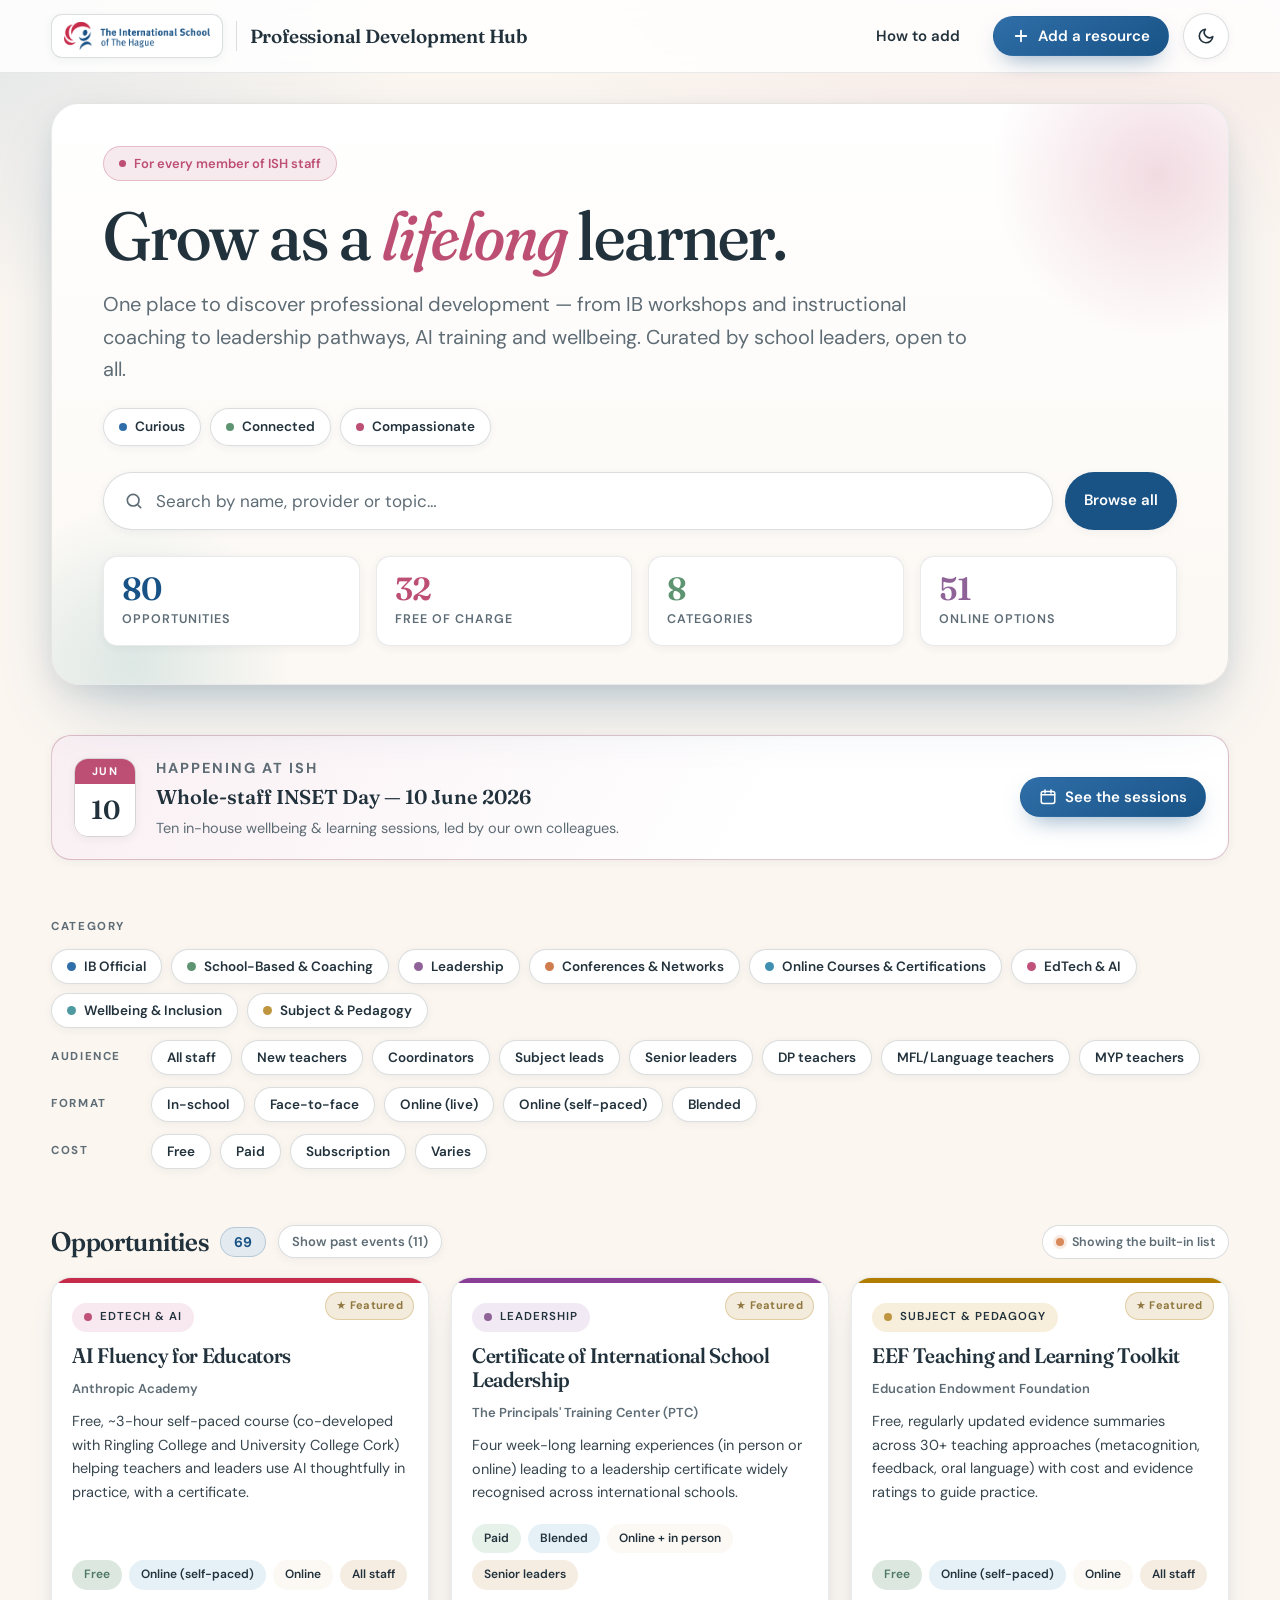
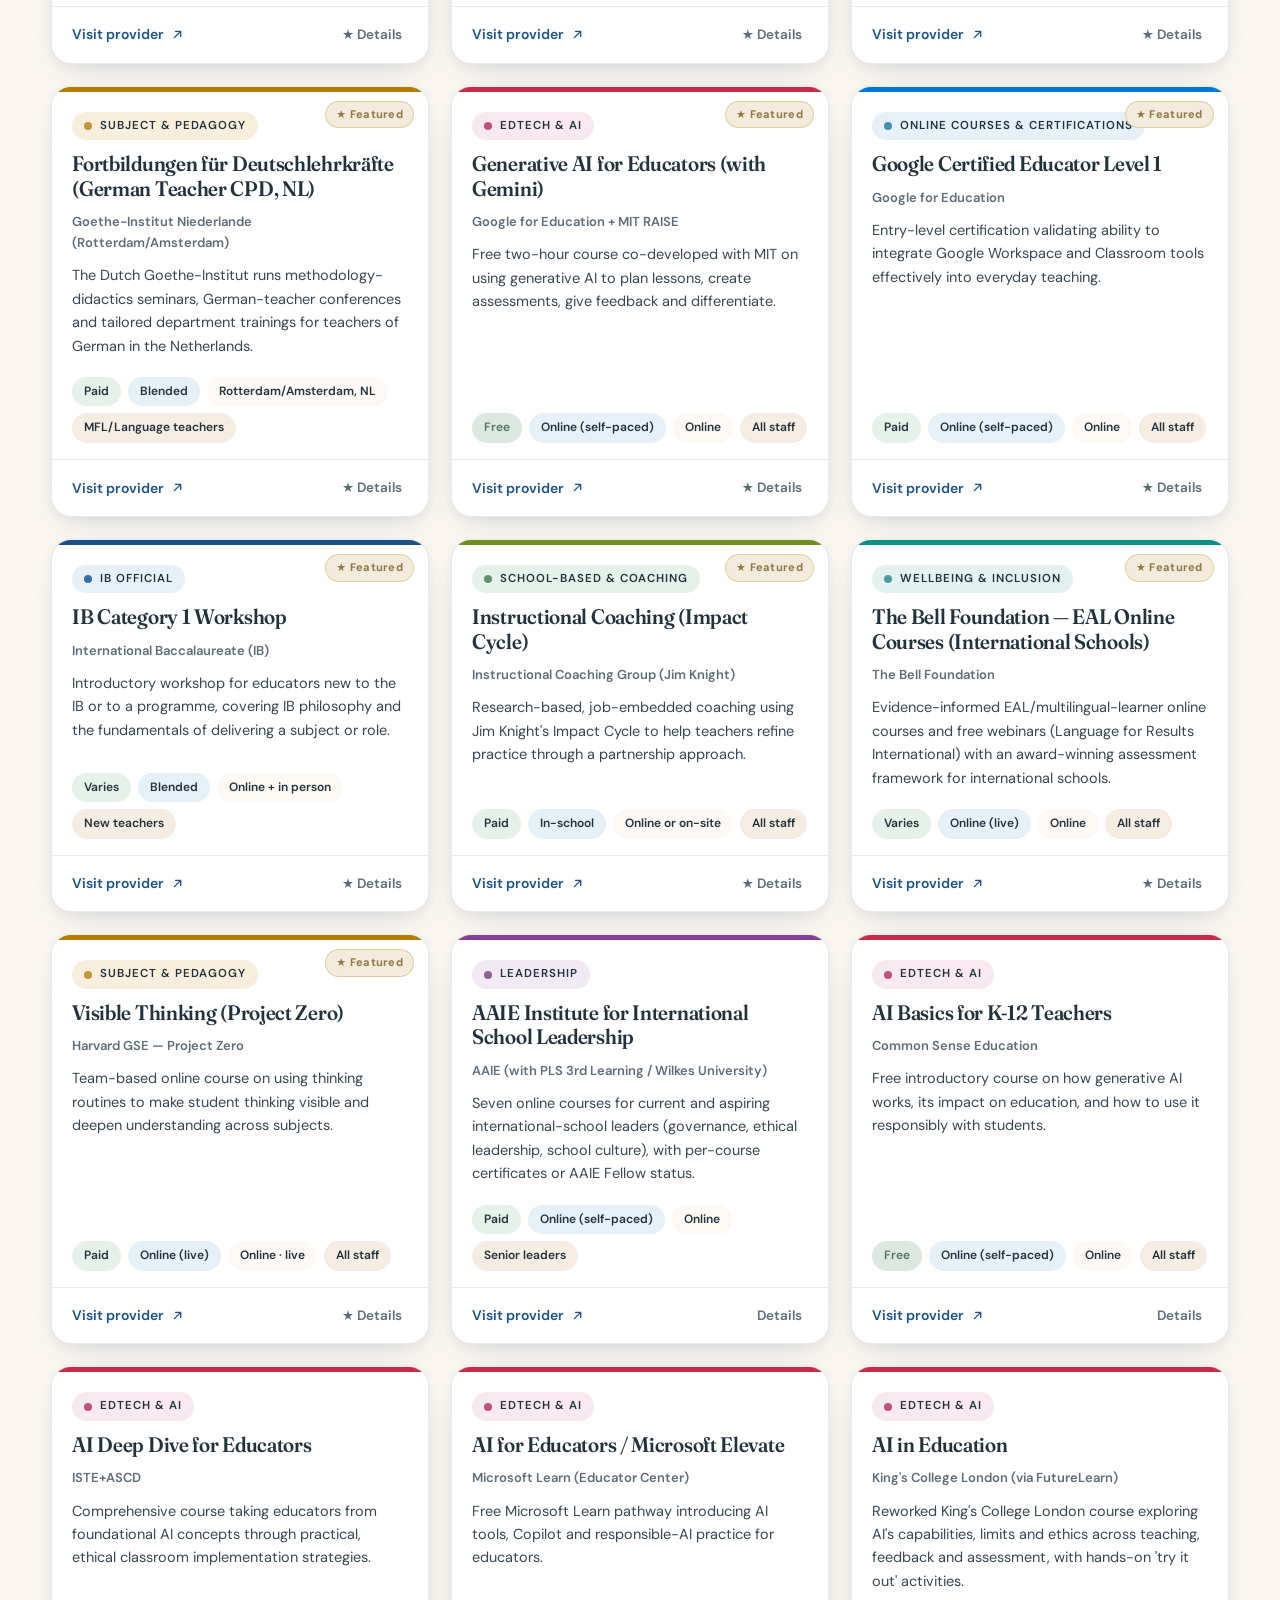
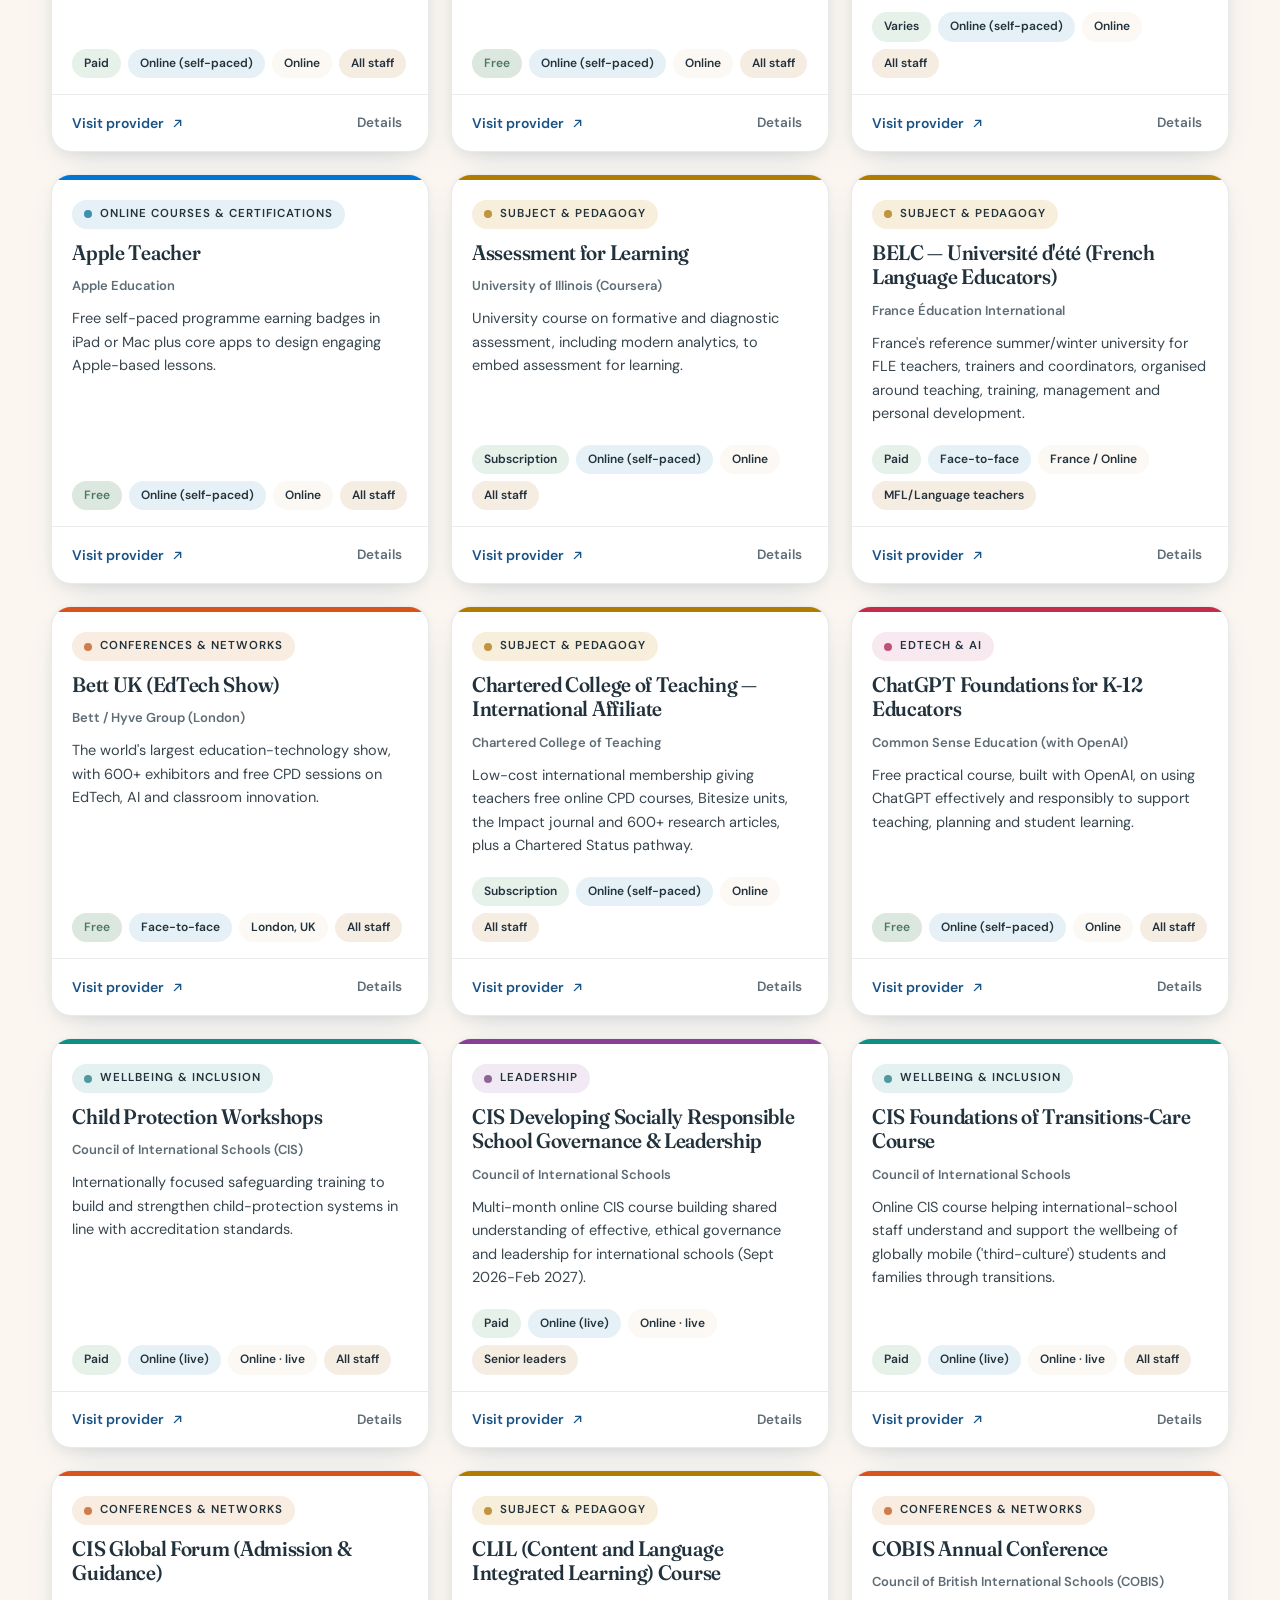
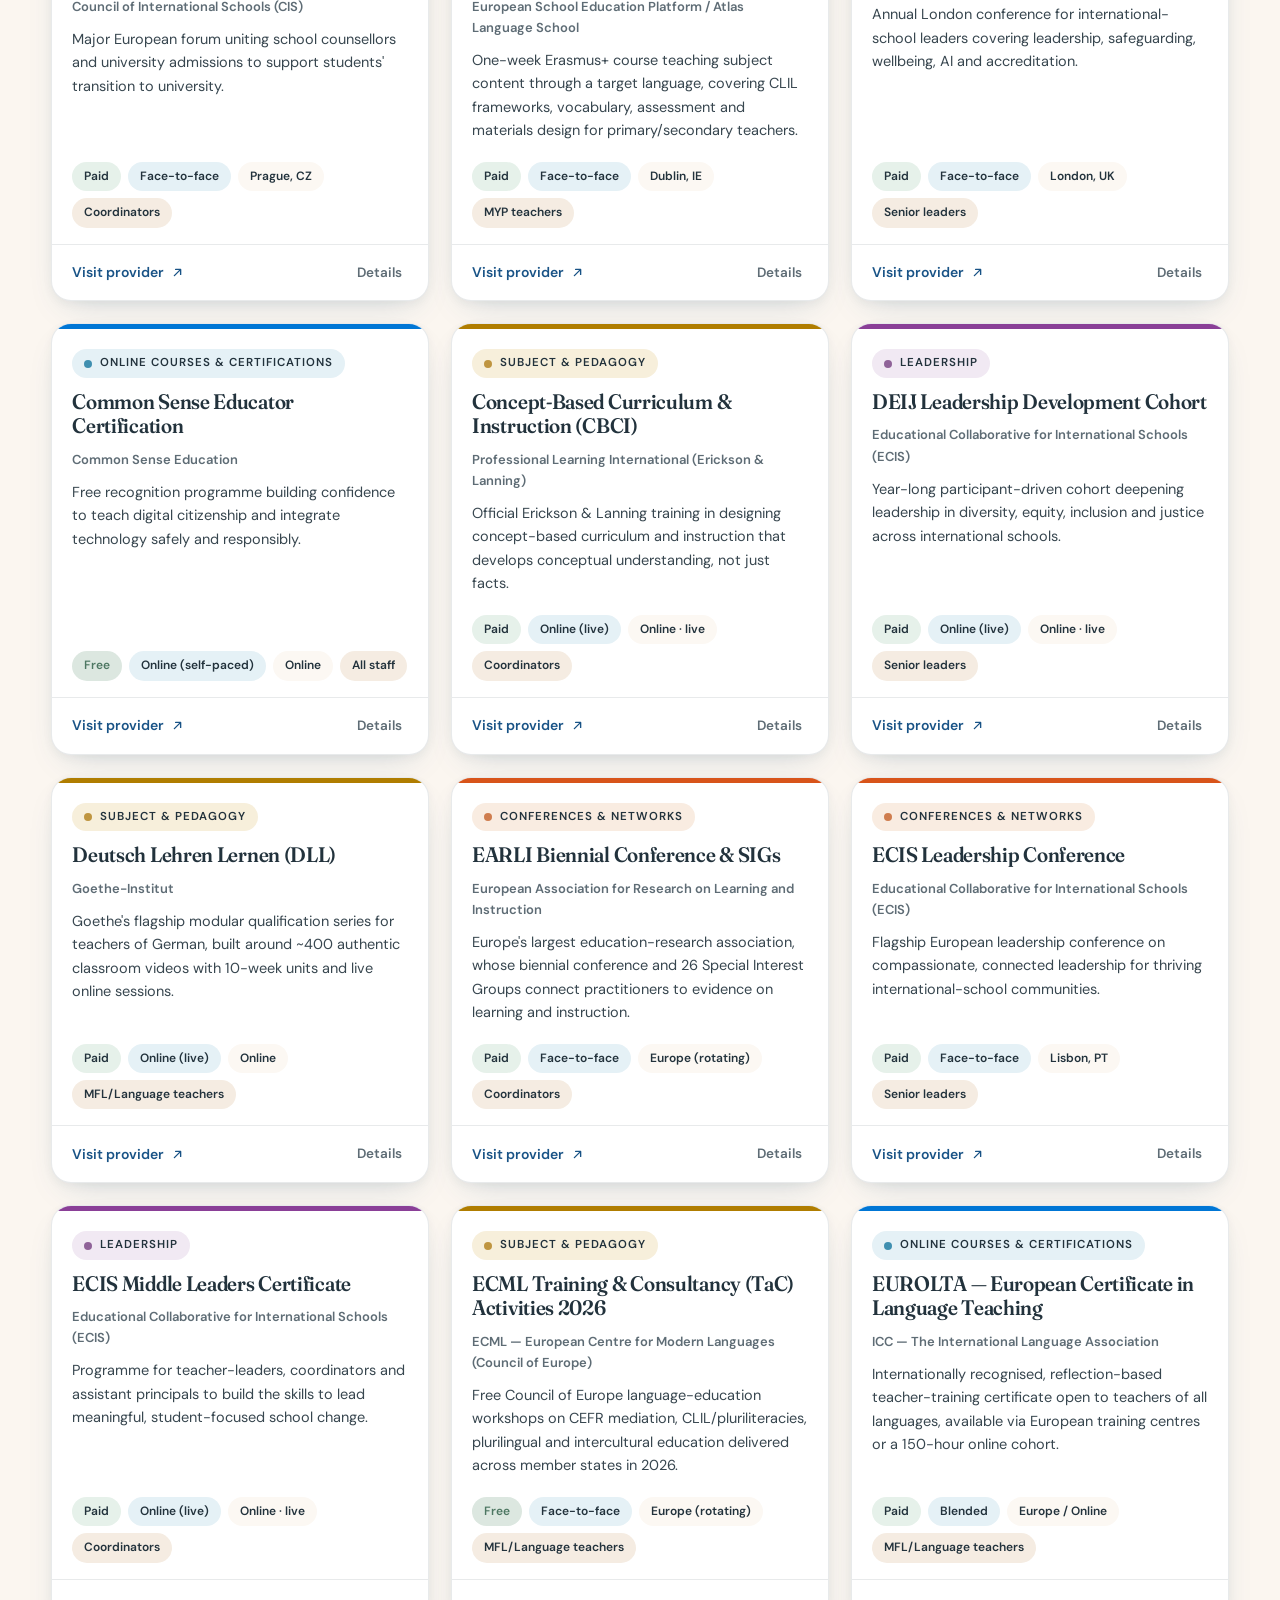
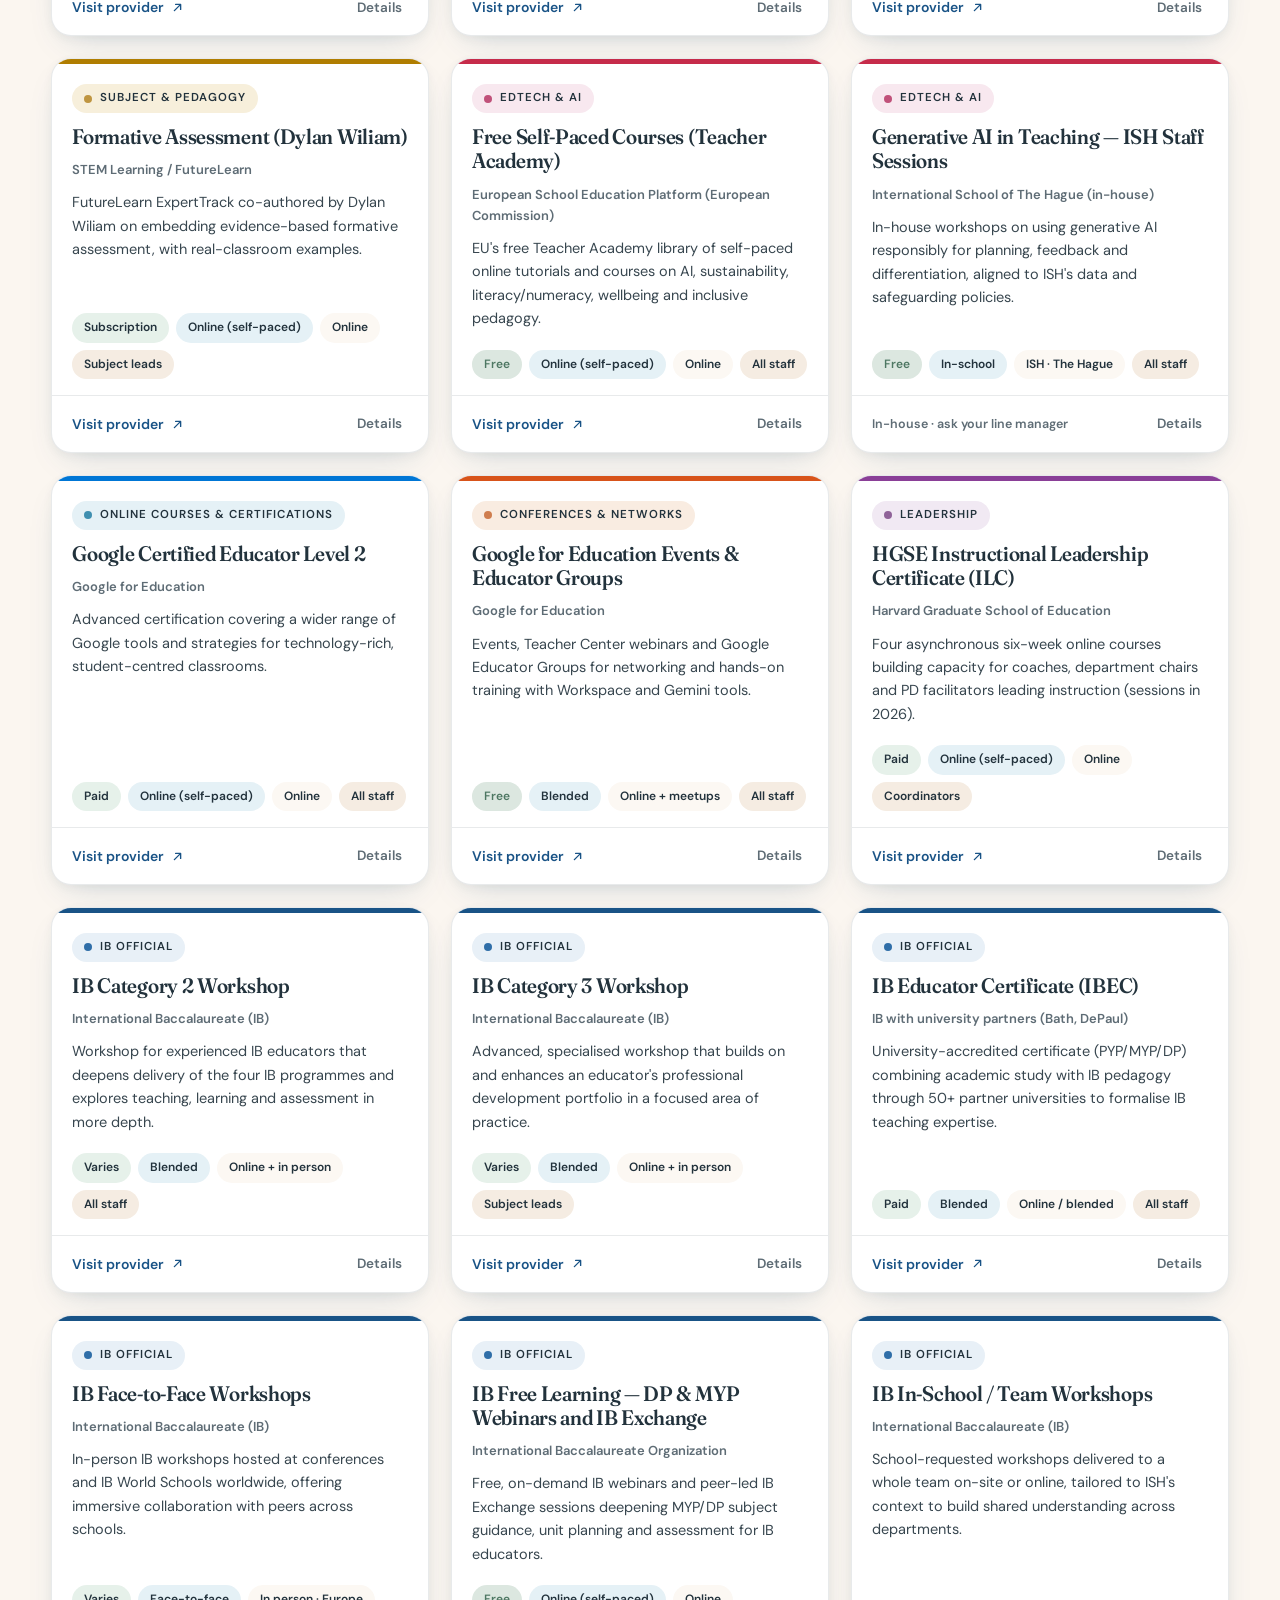
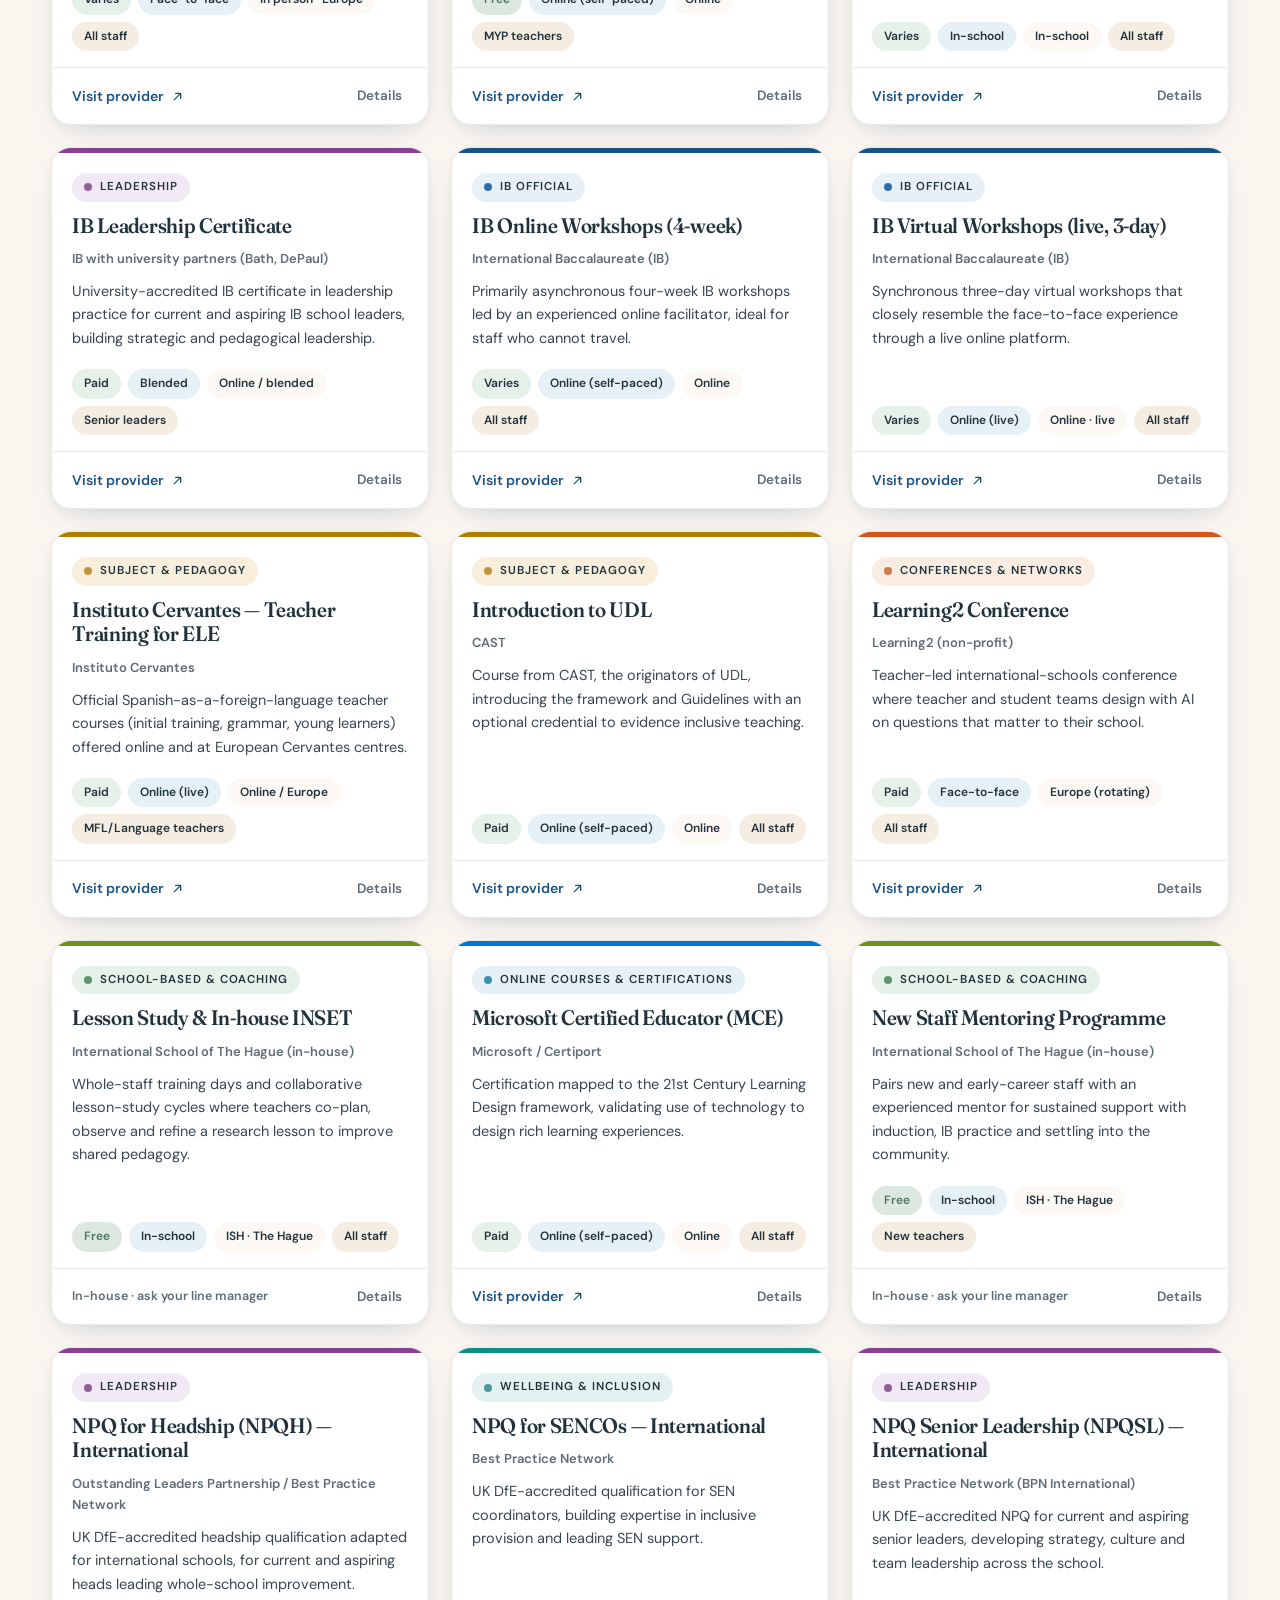
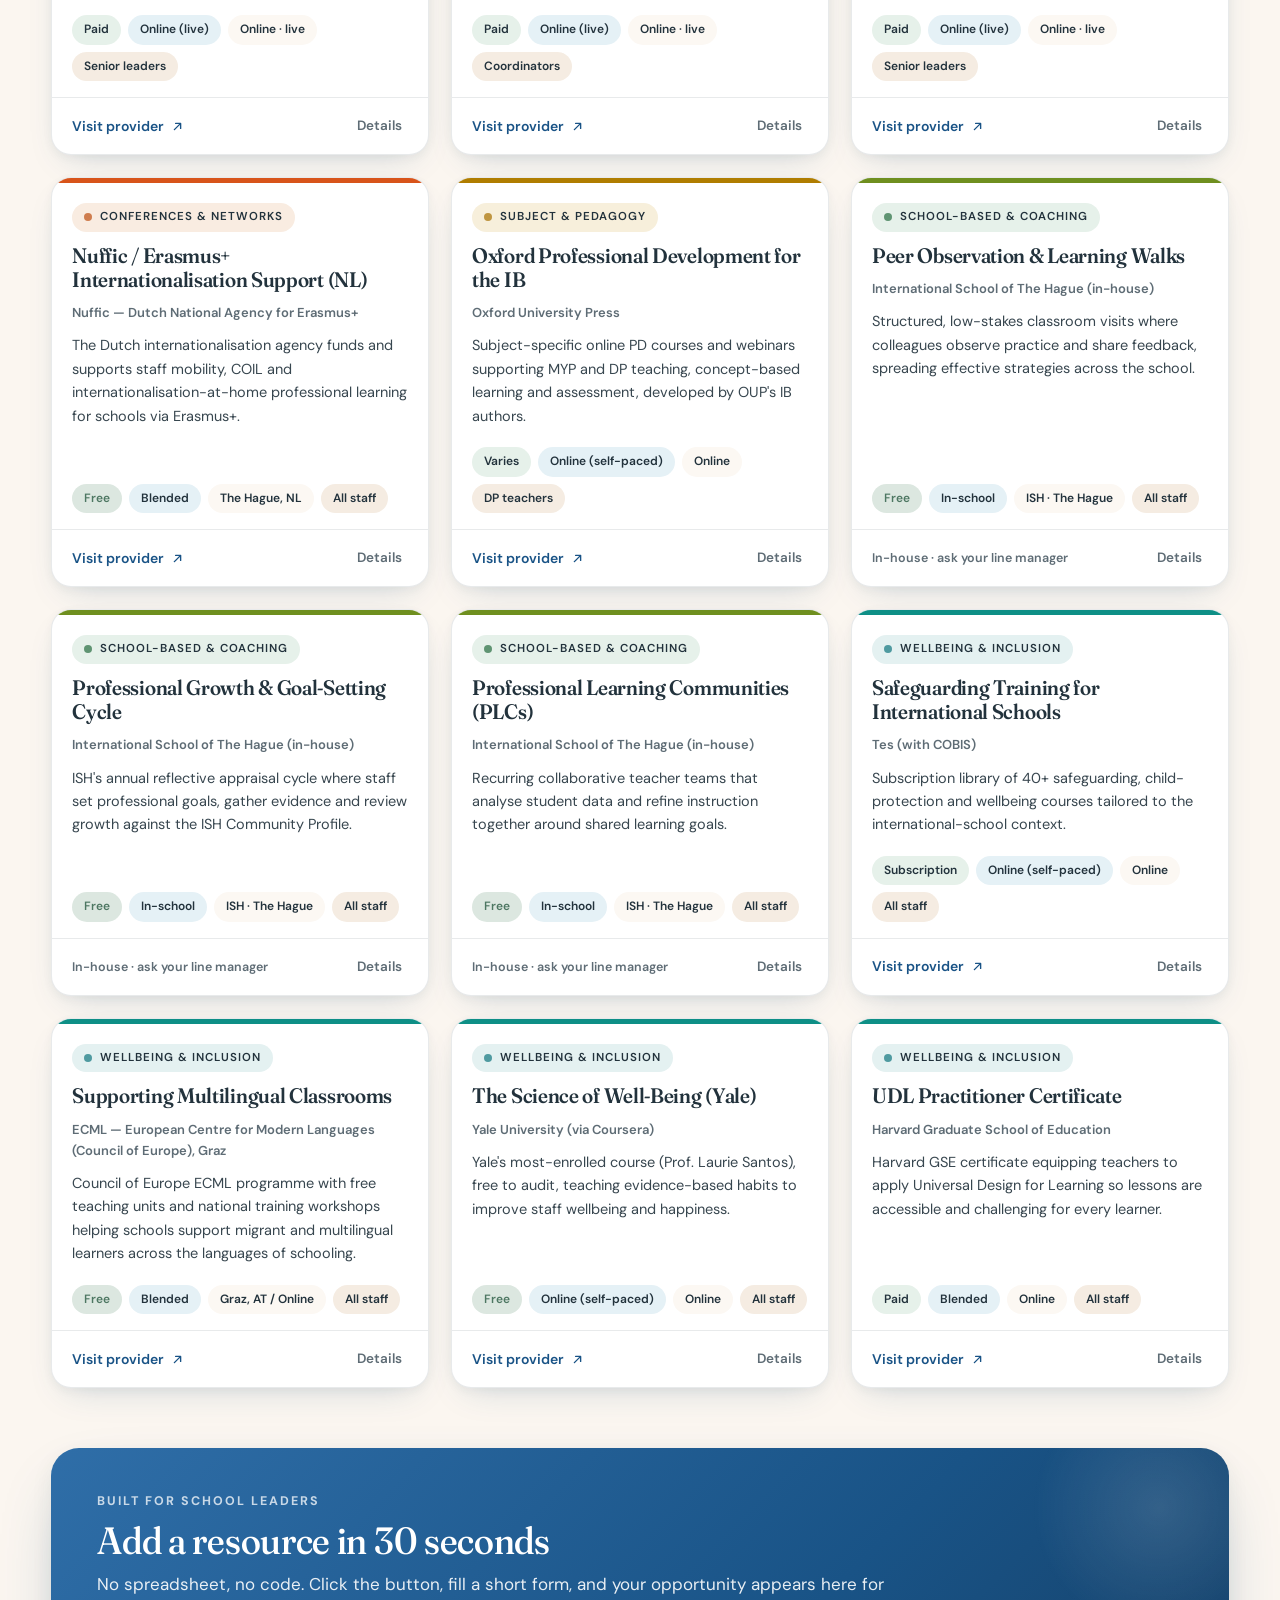
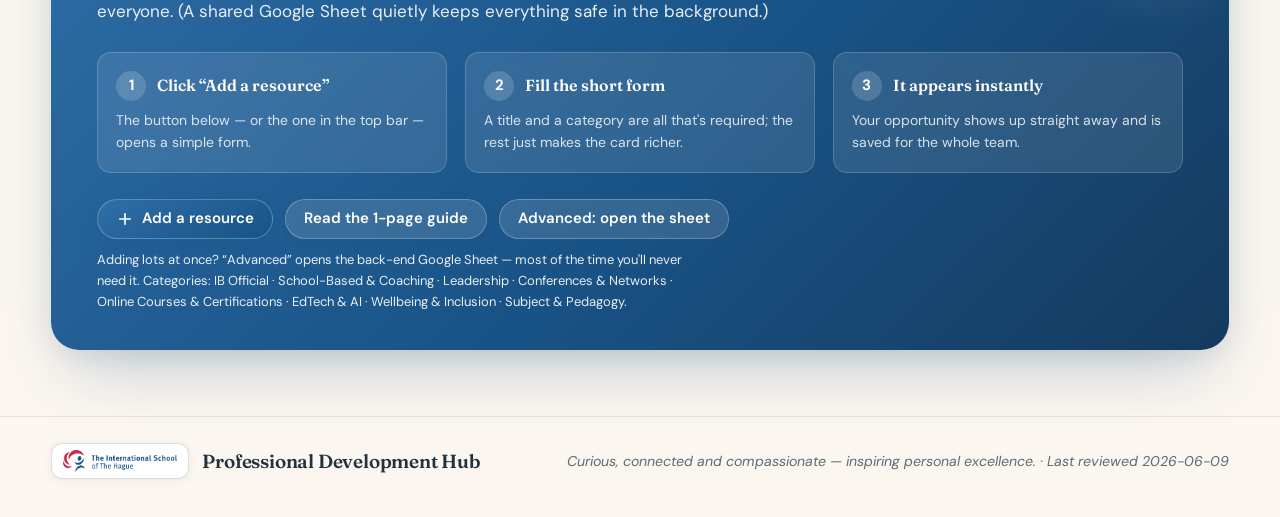
==== commit 8b0a66c6: "Add in-app "Add a resource" form, auto-archive, and verified/enriched content - Easy in-app form (mo" ====
--- a/index.html
+++ b/index.html
@@ -117,6 +117,7 @@
           <h2>Opportunities</h2>
           <span class="count-pill" id="count">0</span>
           <button class="link-reset" id="clearBtn" hidden>Clear filters</button>
+          <button class="past-toggle" id="pastToggle" type="button" aria-pressed="false" hidden>Show past events</button>
         </div>
         <span class="source-pill" id="sourcePill" title="Where this list is loaded from">
           <span class="led"></span><span id="sourceTxt">Loading…</span>
@@ -138,29 +139,30 @@
       <div class="add-card">
         <span class="eyebrow">Built for school leaders</span>
         <h2>Add a resource in 30 seconds</h2>
-        <p>This hub reads straight from a shared Google Sheet, so leaders can keep it current without touching any code. Add a row, and it appears here automatically.</p>
+        <p>No spreadsheet, no code. Click the button, fill a short form, and your opportunity appears here for everyone. (A shared Google Sheet quietly keeps everything safe in the background.)</p>
         <div class="steps">
           <div class="step">
-            <b><span class="num">1</span> Open the sheet</b>
-            <p>Click “Open the Google Sheet”. Each row is one opportunity.</p>
+            <b><span class="num">1</span> Click “Add a resource”</b>
+            <p>The button below — or the one in the top bar — opens a simple form.</p>
           </div>
           <div class="step">
-            <b><span class="num">2</span> Add a row</b>
-            <p>Fill the columns: Title, Category, Provider, Format, Audience, Cost, Description, URL.</p>
+            <b><span class="num">2</span> Fill the short form</b>
+            <p>A title and a category are all that's required; the rest just makes the card richer.</p>
           </div>
           <div class="step">
-            <b><span class="num">3</span> Done</b>
-            <p>Refresh this page — your new resource is live for all staff.</p>
+            <b><span class="num">3</span> It appears instantly</b>
+            <p>Your opportunity shows up straight away and is saved for the whole team.</p>
           </div>
         </div>
         <div class="add-actions">
-          <a class="btn btn--primary" id="openSheetBtn" href="#" target="_blank" rel="noopener noreferrer">
-            <svg viewBox="0 0 24 24" fill="none" stroke="currentColor" stroke-width="2.2" aria-hidden="true"><path d="M9 5h7a2 2 0 0 1 2 2v12a2 2 0 0 1-2 2H8a2 2 0 0 1-2-2V8Z"/><path d="M9 5V3h7l2 2"/></svg>
-            Open the Google Sheet
-          </a>
+          <button class="btn btn--primary" id="openAddBtn" type="button">
+            <svg viewBox="0 0 24 24" fill="none" stroke="currentColor" stroke-width="2.2" aria-hidden="true"><path d="M12 5v14M5 12h14" stroke-linecap="round"/></svg>
+            Add a resource
+          </button>
           <a class="btn" href="docs/HOW-TO-ADD.md">Read the 1-page guide</a>
-        </div>
-        <p class="add-note">Tip for leaders: keep the sheet's column headers exactly as named. Categories: IB Official · School-Based &amp; Coaching · Leadership · Conferences &amp; Networks · Online Courses &amp; Certifications · EdTech &amp; AI · Wellbeing &amp; Inclusion · Subject &amp; Pedagogy.</p>
+          <a class="btn btn--ghost" id="openSheetBtn" href="#" target="_blank" rel="noopener noreferrer">Advanced: open the sheet</a>
+        </div>
+        <p class="add-note">Adding lots at once? “Advanced” opens the back-end Google Sheet — most of the time you'll never need it. Categories: IB Official · School-Based &amp; Coaching · Leadership · Conferences &amp; Networks · Online Courses &amp; Certifications · EdTech &amp; AI · Wellbeing &amp; Inclusion · Subject &amp; Pedagogy.</p>
       </div>
     </div>
   </section>
@@ -192,6 +194,97 @@
     </div>
   </dialog>
 
+  <!-- Add-a-resource form -->
+  <dialog id="addModal" aria-labelledby="addTitle" aria-modal="true">
+    <div class="m-bar" id="addBar"></div>
+    <button class="btn icon-btn m-close" id="addClose" type="button" aria-label="Close">
+      <svg viewBox="0 0 24 24" fill="none" stroke="currentColor" stroke-width="2.4" aria-hidden="true"><path d="M6 6l12 12M18 6 6 18" stroke-linecap="round"/></svg>
+    </button>
+    <form class="m-body add-form" id="addForm" novalidate>
+      <span class="eyebrow">New opportunity</span>
+      <h3 id="addTitle">Add a development opportunity</h3>
+      <p class="add-form__hint">Only a title and a category are required — it appears straight away.</p>
+      <p class="add-form__error" id="addError" role="alert" hidden></p>
+
+      <div class="field">
+        <label for="af-title">Title <span class="req">*</span></label>
+        <input id="af-title" name="title" type="text" required placeholder="e.g. Goethe-Institut German teacher training" />
+      </div>
+      <div class="field-row">
+        <div class="field">
+          <label for="af-category">Category <span class="req">*</span></label>
+          <select id="af-category" name="category" required>
+            <option value="" disabled selected>Choose one…</option>
+            <option>IB Official</option>
+            <option>School-Based &amp; Coaching</option>
+            <option>Leadership</option>
+            <option>Conferences &amp; Networks</option>
+            <option>Online Courses &amp; Certifications</option>
+            <option>EdTech &amp; AI</option>
+            <option>Wellbeing &amp; Inclusion</option>
+            <option>Subject &amp; Pedagogy</option>
+          </select>
+        </div>
+        <div class="field">
+          <label for="af-format">Format</label>
+          <select id="af-format" name="format">
+            <option value="">—</option>
+            <option>In-school</option>
+            <option>Face-to-face</option>
+            <option>Online (live)</option>
+            <option>Online (self-paced)</option>
+            <option>Blended</option>
+          </select>
+        </div>
+      </div>
+      <div class="field-row">
+        <div class="field">
+          <label for="af-provider">Provider</label>
+          <input id="af-provider" name="provider" type="text" placeholder="Who runs it" />
+        </div>
+        <div class="field">
+          <label for="af-location">Location</label>
+          <input id="af-location" name="location" type="text" placeholder="e.g. Online, or The Hague" />
+        </div>
+      </div>
+      <div class="field-row">
+        <div class="field">
+          <label for="af-audience">Audience</label>
+          <input id="af-audience" name="audience" type="text" placeholder="e.g. All staff" />
+        </div>
+        <div class="field">
+          <label for="af-cost">Cost</label>
+          <select id="af-cost" name="cost">
+            <option value="">—</option>
+            <option>Free</option>
+            <option>Paid</option>
+            <option>Subscription</option>
+            <option>Varies</option>
+          </select>
+        </div>
+      </div>
+      <div class="field">
+        <label for="af-date">Date <span class="opt">(optional — one-off events tidy themselves away after this date)</span></label>
+        <input id="af-date" name="date" type="date" />
+      </div>
+      <div class="field">
+        <label for="af-description">Description</label>
+        <textarea id="af-description" name="description" rows="2" placeholder="One sentence on what it is and why it's useful"></textarea>
+      </div>
+      <div class="field">
+        <label for="af-url">Link</label>
+        <input id="af-url" name="url" type="url" placeholder="https://…" />
+      </div>
+      <div class="add-form__actions">
+        <button type="button" class="btn" id="addCancel">Cancel</button>
+        <button type="submit" class="btn btn--primary">Add resource</button>
+      </div>
+    </form>
+  </dialog>
+
+  <!-- Toast -->
+  <div class="toast" id="toast" role="status" aria-live="polite" hidden></div>
+
   <script src="assets/app.js"></script>
 </body>
 </html>
--- a/assets/styles.css
+++ b/assets/styles.css
@@ -375,6 +375,57 @@
 dialog#detail .m-close { position:absolute; top: 14px; right: 16px; }
 dialog#detail .m-row { display:flex; gap: 8px; flex-wrap: wrap; margin: 16px 0; }
 
+/* ---------- Tags: location + date ---------- */
+.tag--loc { background: var(--surface-2); }
+.tag--date { background: color-mix(in srgb, var(--c-conf) 16%, var(--surface)); color: color-mix(in srgb, var(--c-conf) 74%, var(--ink)); }
+.tag--date.tag--past { background: var(--bg-2); color: var(--muted); }
+
+/* ---------- Past-events toggle ---------- */
+.past-toggle {
+  font: inherit; font-size: 13px; font-weight: 600; cursor: pointer;
+  background: var(--surface); color: var(--muted);
+  border: 1px solid var(--hair-2); border-radius: 999px; padding: 5px 13px;
+  box-shadow: var(--sh-sm); transition: color .15s ease, border-color .15s ease, background .15s ease;
+}
+.past-toggle:hover { color: var(--ink); }
+.past-toggle[aria-pressed="true"] { background: var(--ink); color: var(--bg); border-color: transparent; }
+
+/* ---------- Add-resource form ---------- */
+#addModal { max-width: min(620px, 94vw); }
+#addModal #addBar { background: linear-gradient(90deg, var(--primary-2), var(--primary)); }
+.add-form { padding-top: 26px; }
+.add-form h3 { font-size: 27px; margin: 8px 0 4px; }
+.add-form__hint { color: var(--muted); font-size: 14.5px; }
+.add-form__error { background: color-mix(in srgb, var(--accent) 14%, var(--surface)); color: var(--accent); border: 1px solid color-mix(in srgb, var(--accent) 30%, transparent); border-radius: var(--r-xs); padding: 9px 13px; font-size: 14px; font-weight: 600; margin: 12px 0 0; }
+html[data-theme="dark"] .add-form__error { color: #e89bb4; }
+.field { margin-top: 14px; display: flex; flex-direction: column; gap: 6px; }
+.field-row { display: grid; grid-template-columns: 1fr 1fr; gap: 14px; }
+.field label { font-size: 13px; font-weight: 700; color: var(--ink); }
+.field .req { color: var(--accent); }
+.field .opt { color: var(--muted); font-weight: 500; font-size: 12px; }
+.field input, .field select, .field textarea {
+  font: inherit; font-size: 15px; color: var(--ink);
+  background: var(--surface-2); border: 1px solid var(--hair-2); border-radius: var(--r-xs);
+  padding: 10px 12px; width: 100%; transition: border-color .15s ease, box-shadow .15s ease;
+}
+.field textarea { resize: vertical; min-height: 54px; }
+.field input:focus, .field select:focus, .field textarea:focus {
+  outline: none; border-color: var(--primary-2);
+  box-shadow: 0 0 0 3px color-mix(in srgb, var(--primary-2) 22%, transparent);
+}
+.field input::placeholder, .field textarea::placeholder { color: var(--muted); }
+.add-form__actions { display: flex; justify-content: flex-end; gap: 12px; margin-top: 24px; }
+
+/* ---------- Toast ---------- */
+.toast {
+  position: fixed; left: 50%; bottom: 26px; transform: translate(-50%, 20px);
+  background: var(--ink); color: var(--bg);
+  border-radius: 999px; padding: 13px 22px; font-weight: 600; font-size: 15px;
+  box-shadow: var(--sh-lg); z-index: 60; opacity: 0; pointer-events: none;
+  transition: opacity .25s ease, transform .25s ease; max-width: 90vw; text-align: center;
+}
+.toast.is-on { opacity: 1; transform: translate(-50%, 0); }
+
 /* ---------- Responsive ---------- */
 @media (max-width: 860px) {
   .stats { grid-template-columns: repeat(2,1fr); }
@@ -387,4 +438,5 @@
   .hero__card, .add-card { padding: 26px 20px; }
   .brand__div, .brand__txt { display: none; }
   .grid { grid-template-columns: 1fr; }
-}
+  .field-row { grid-template-columns: 1fr; }
+}
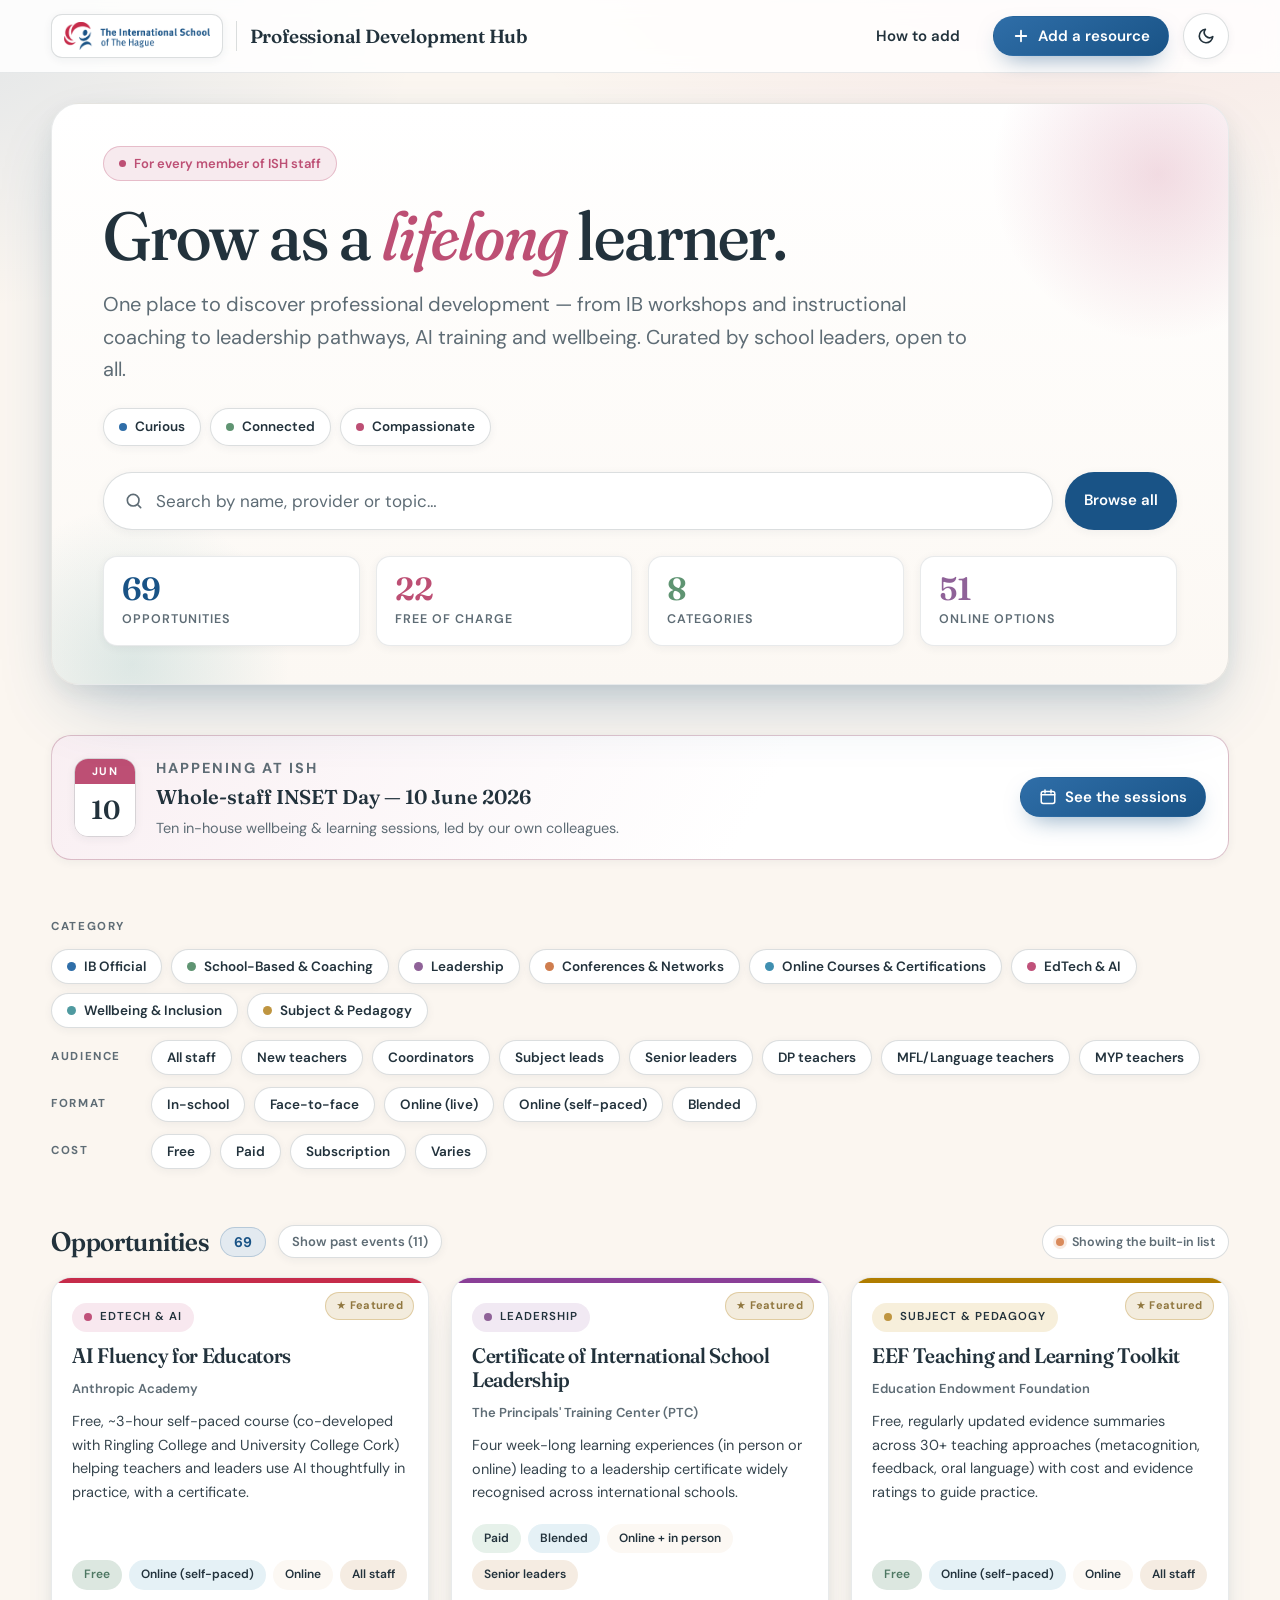
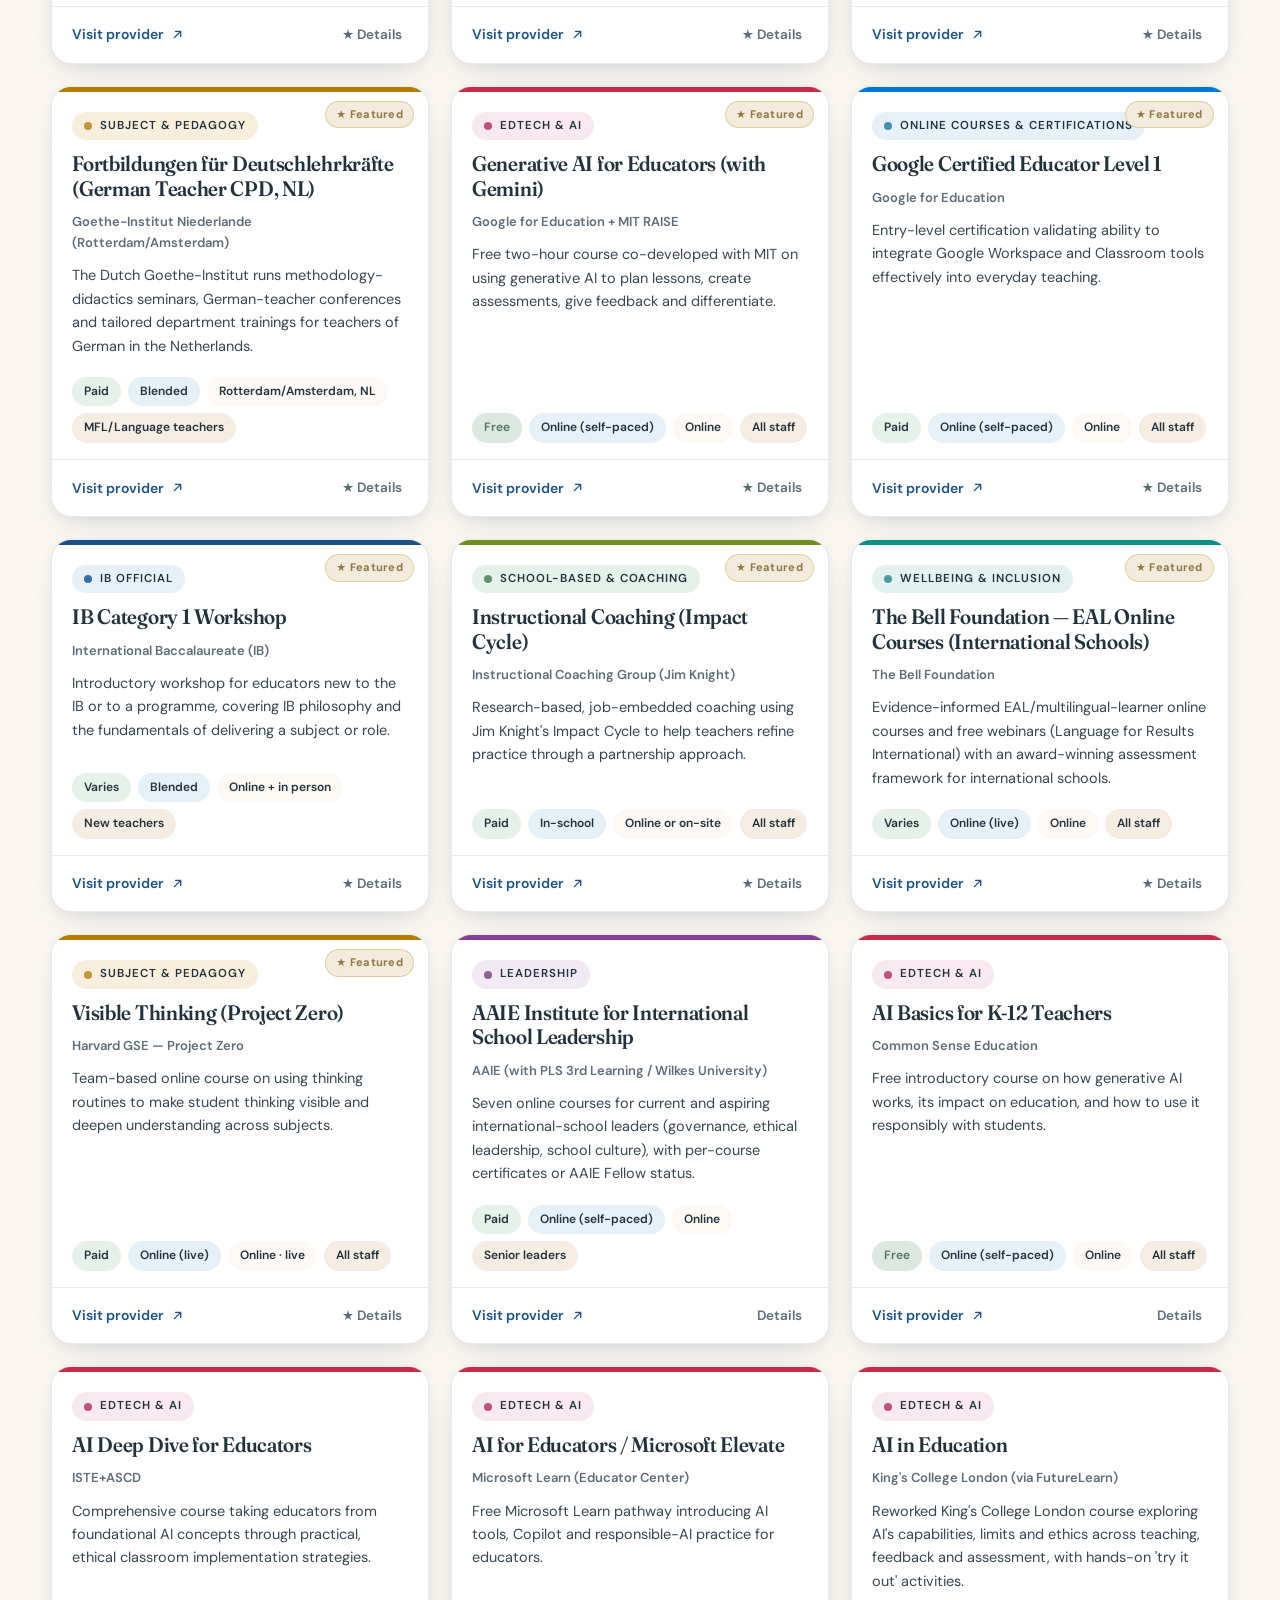
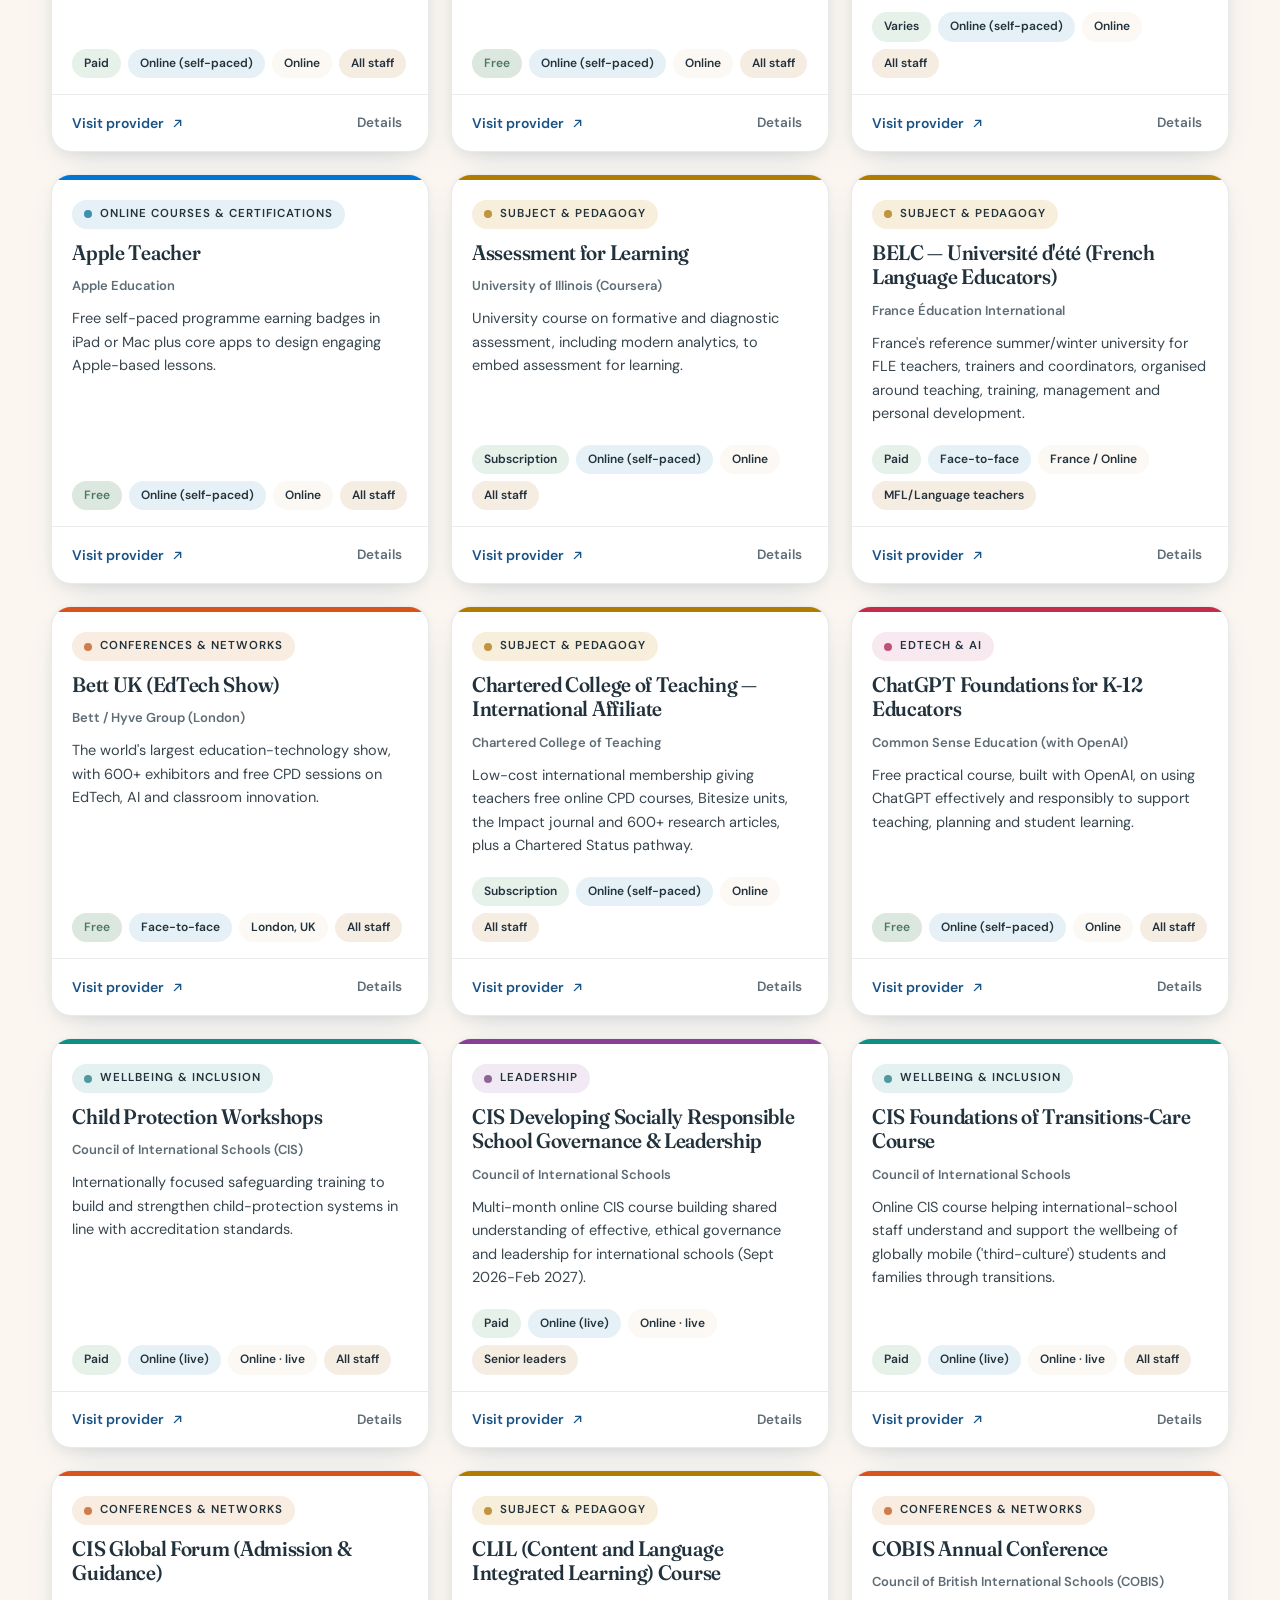
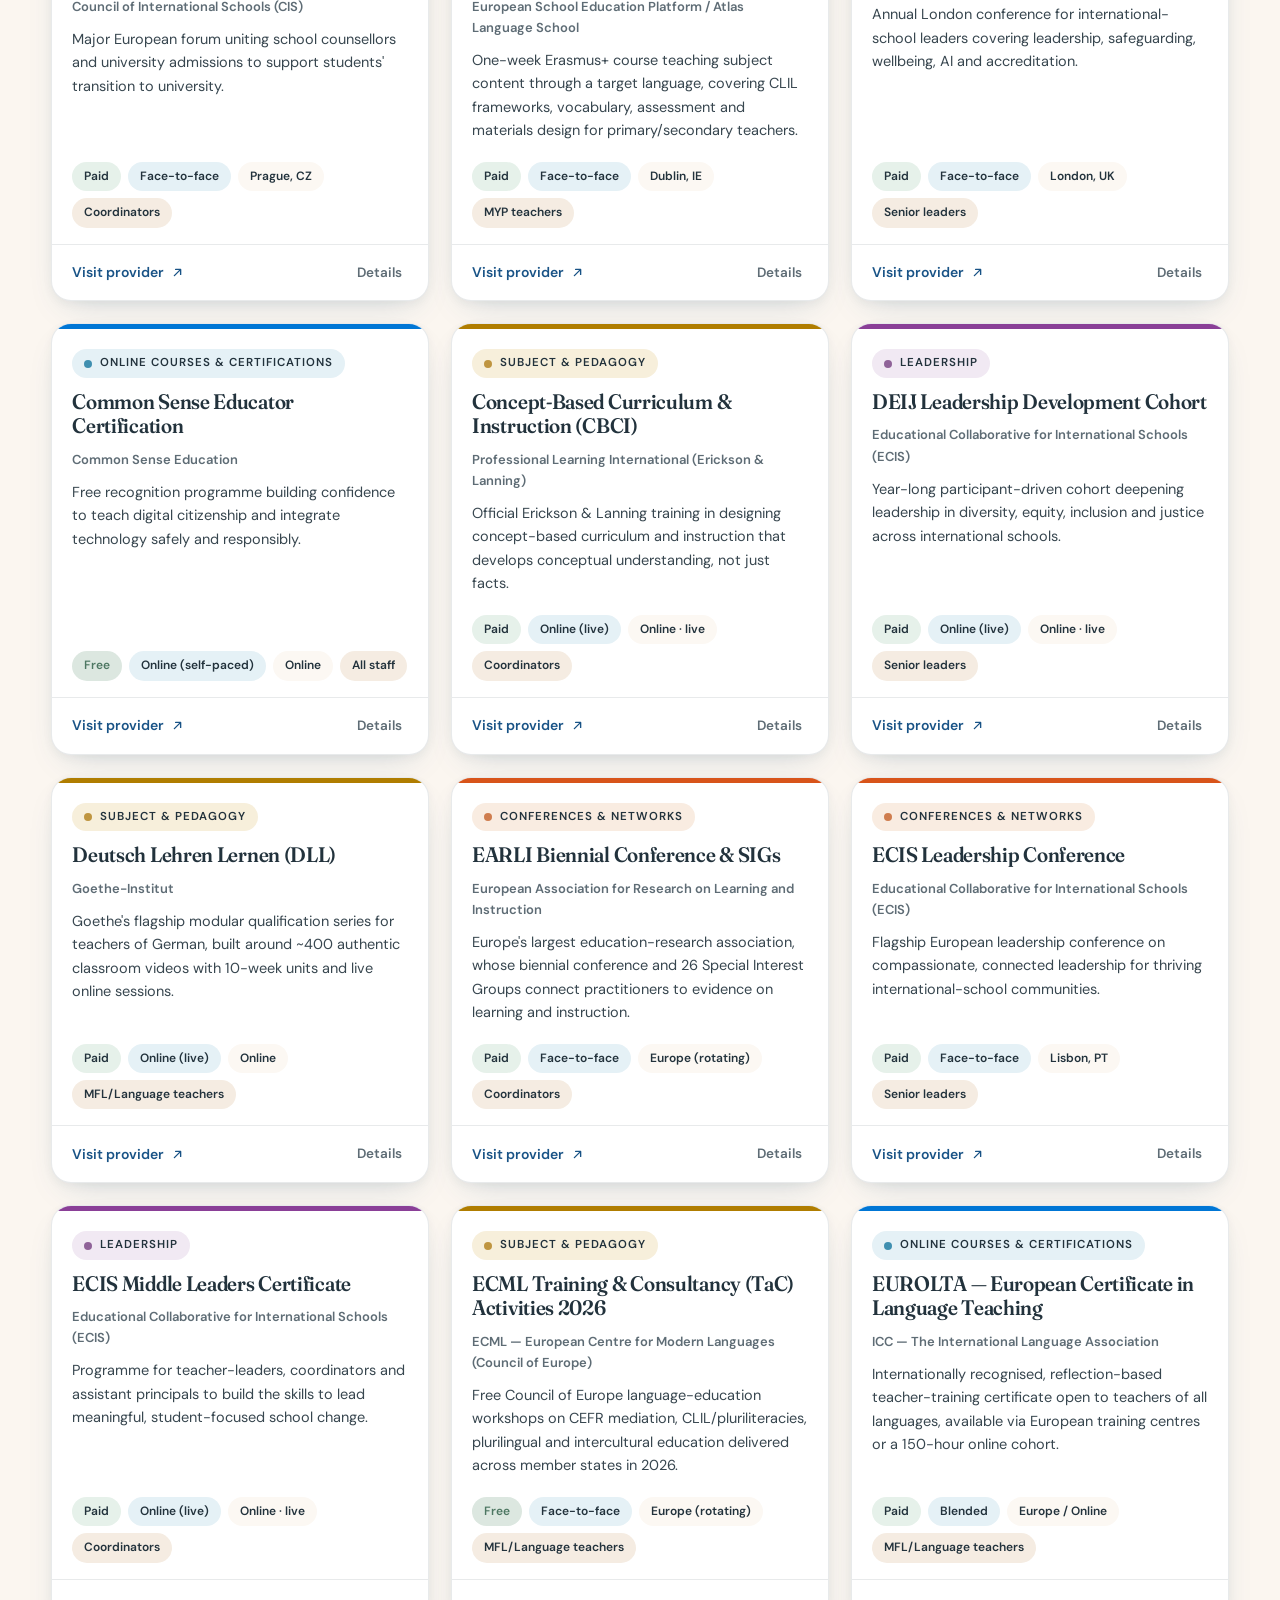
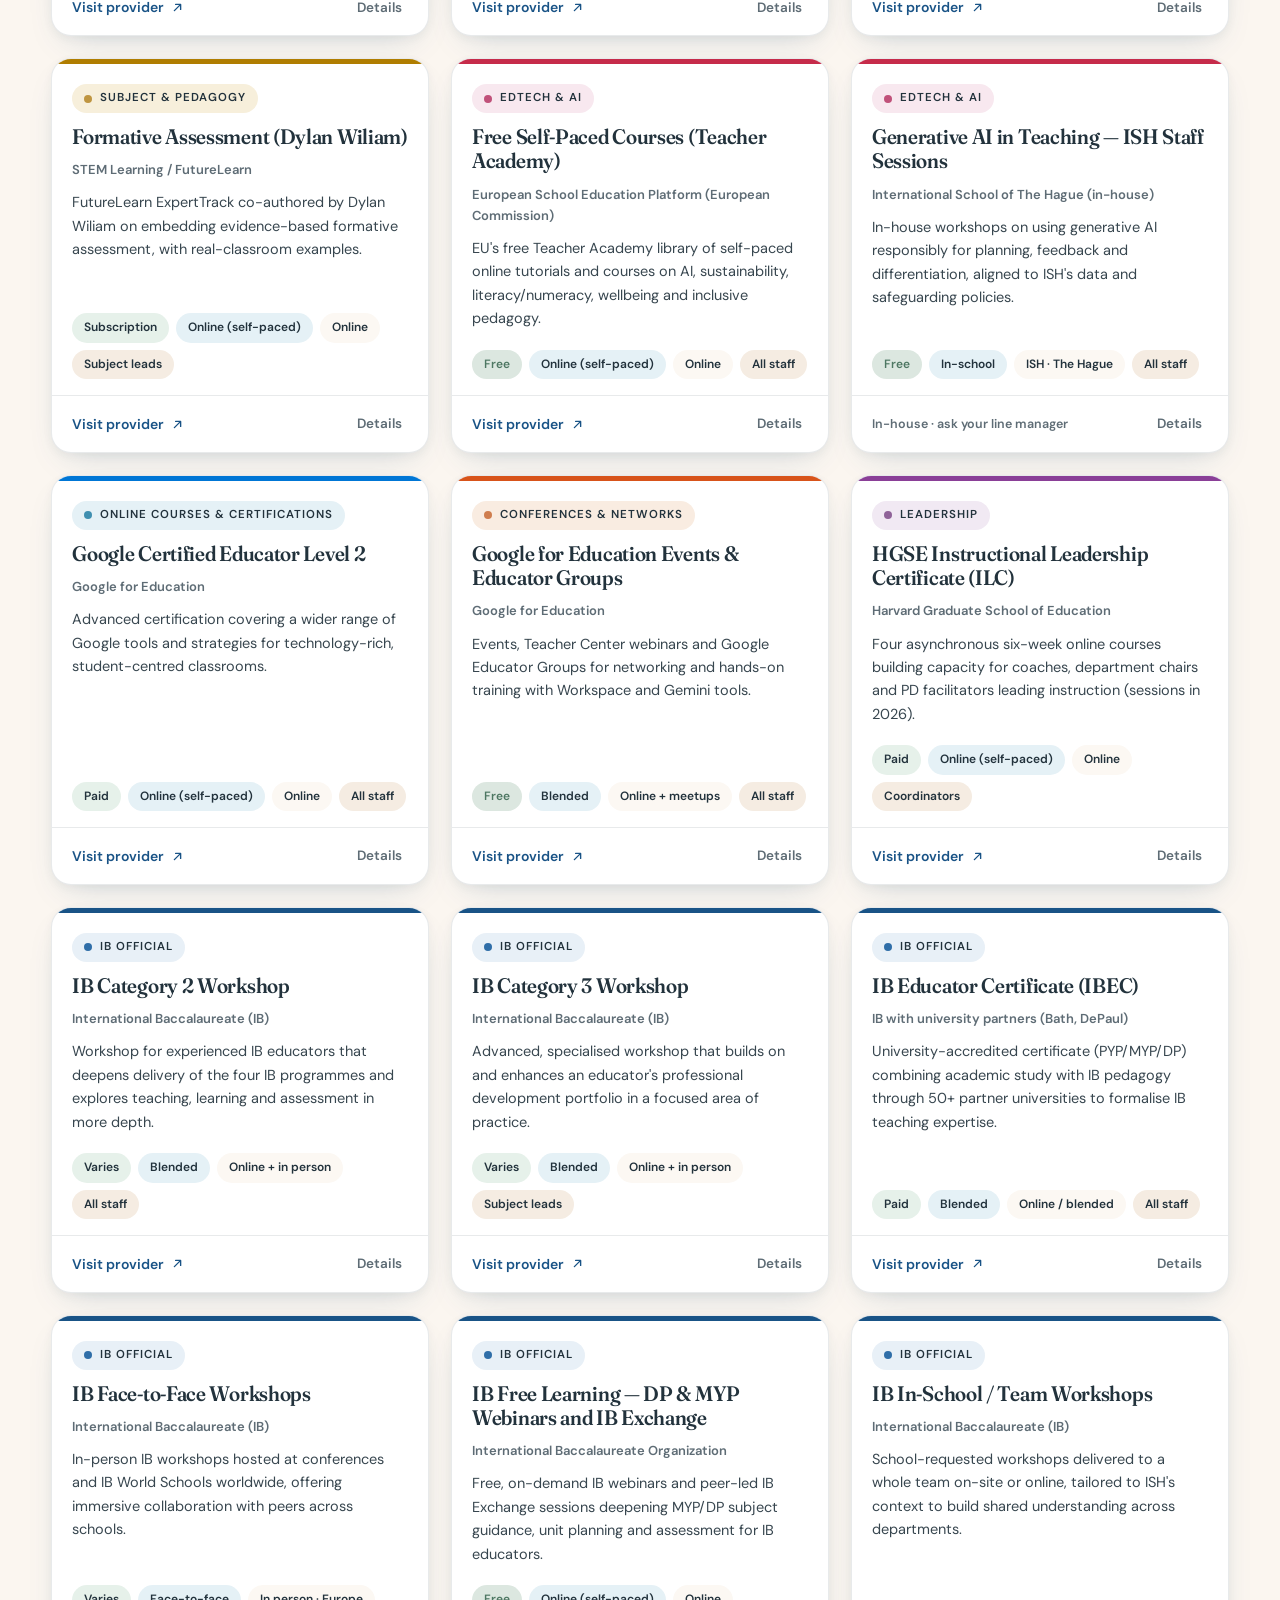
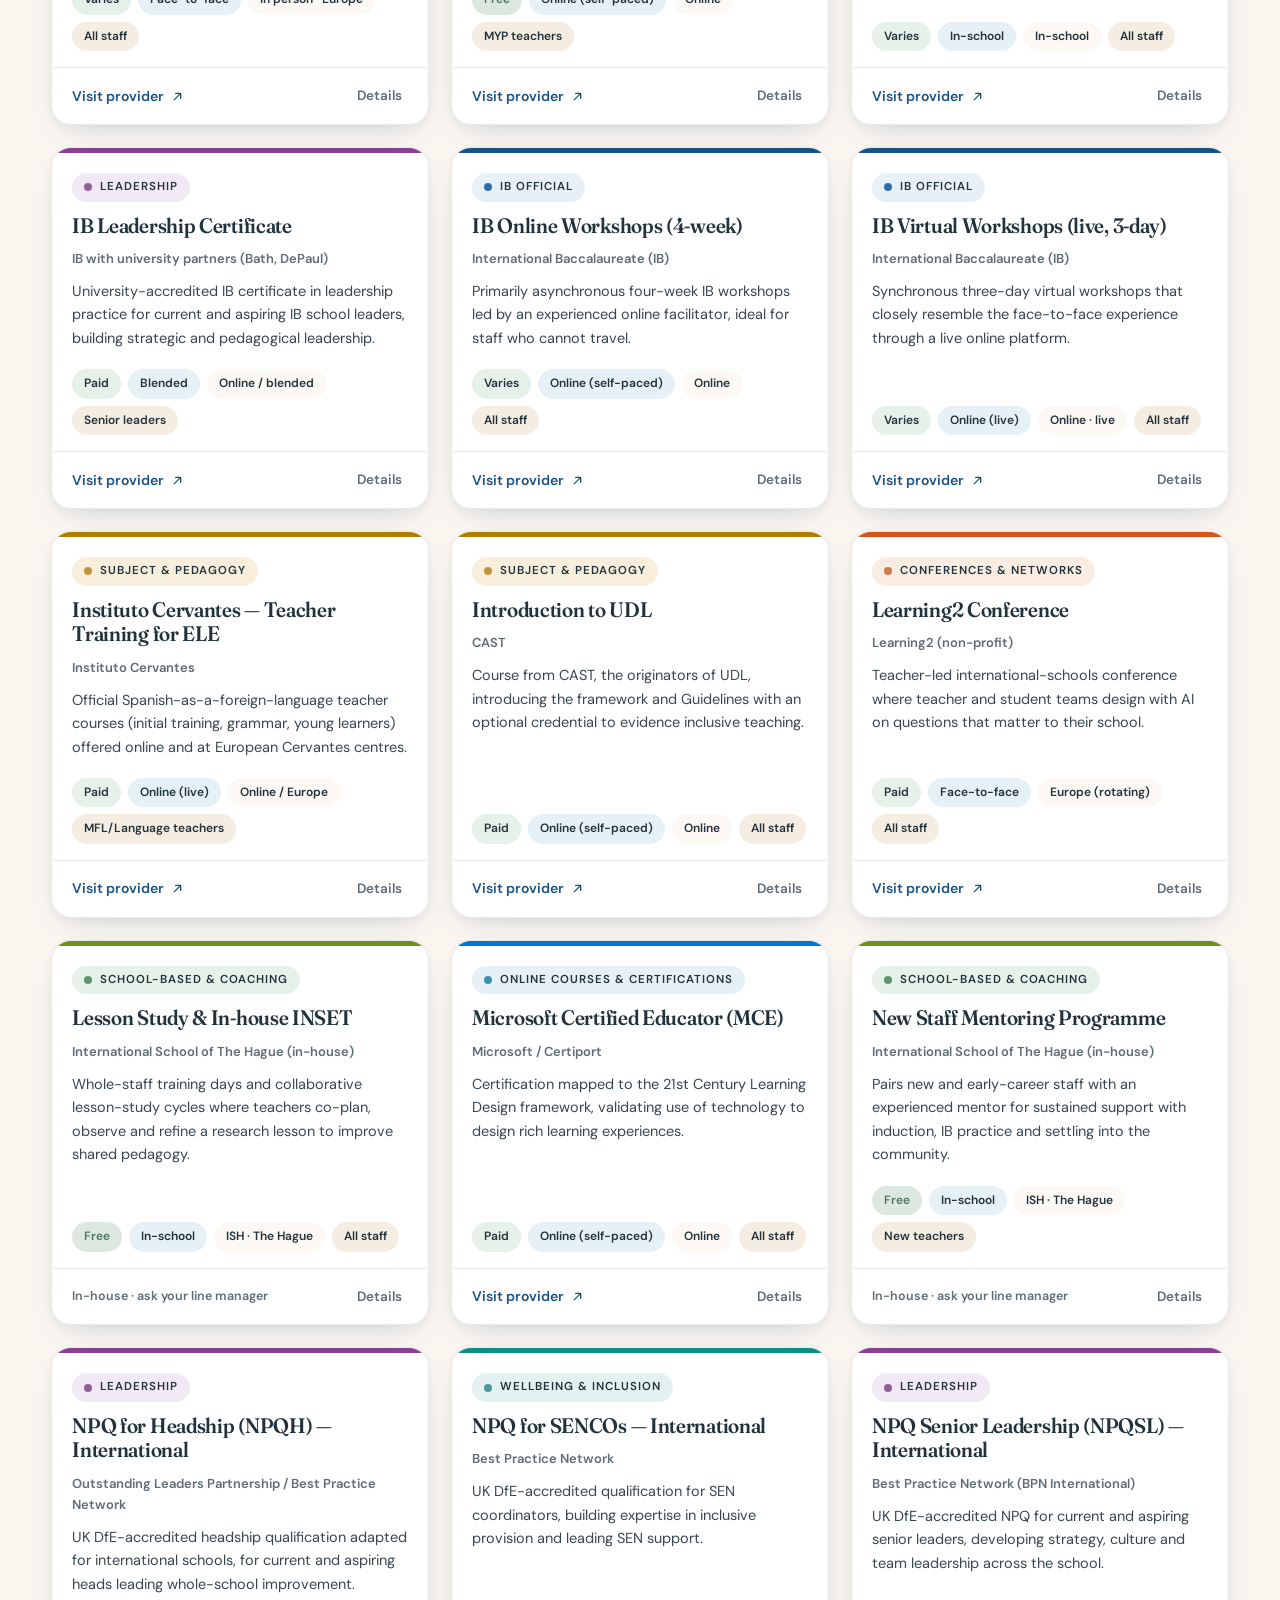
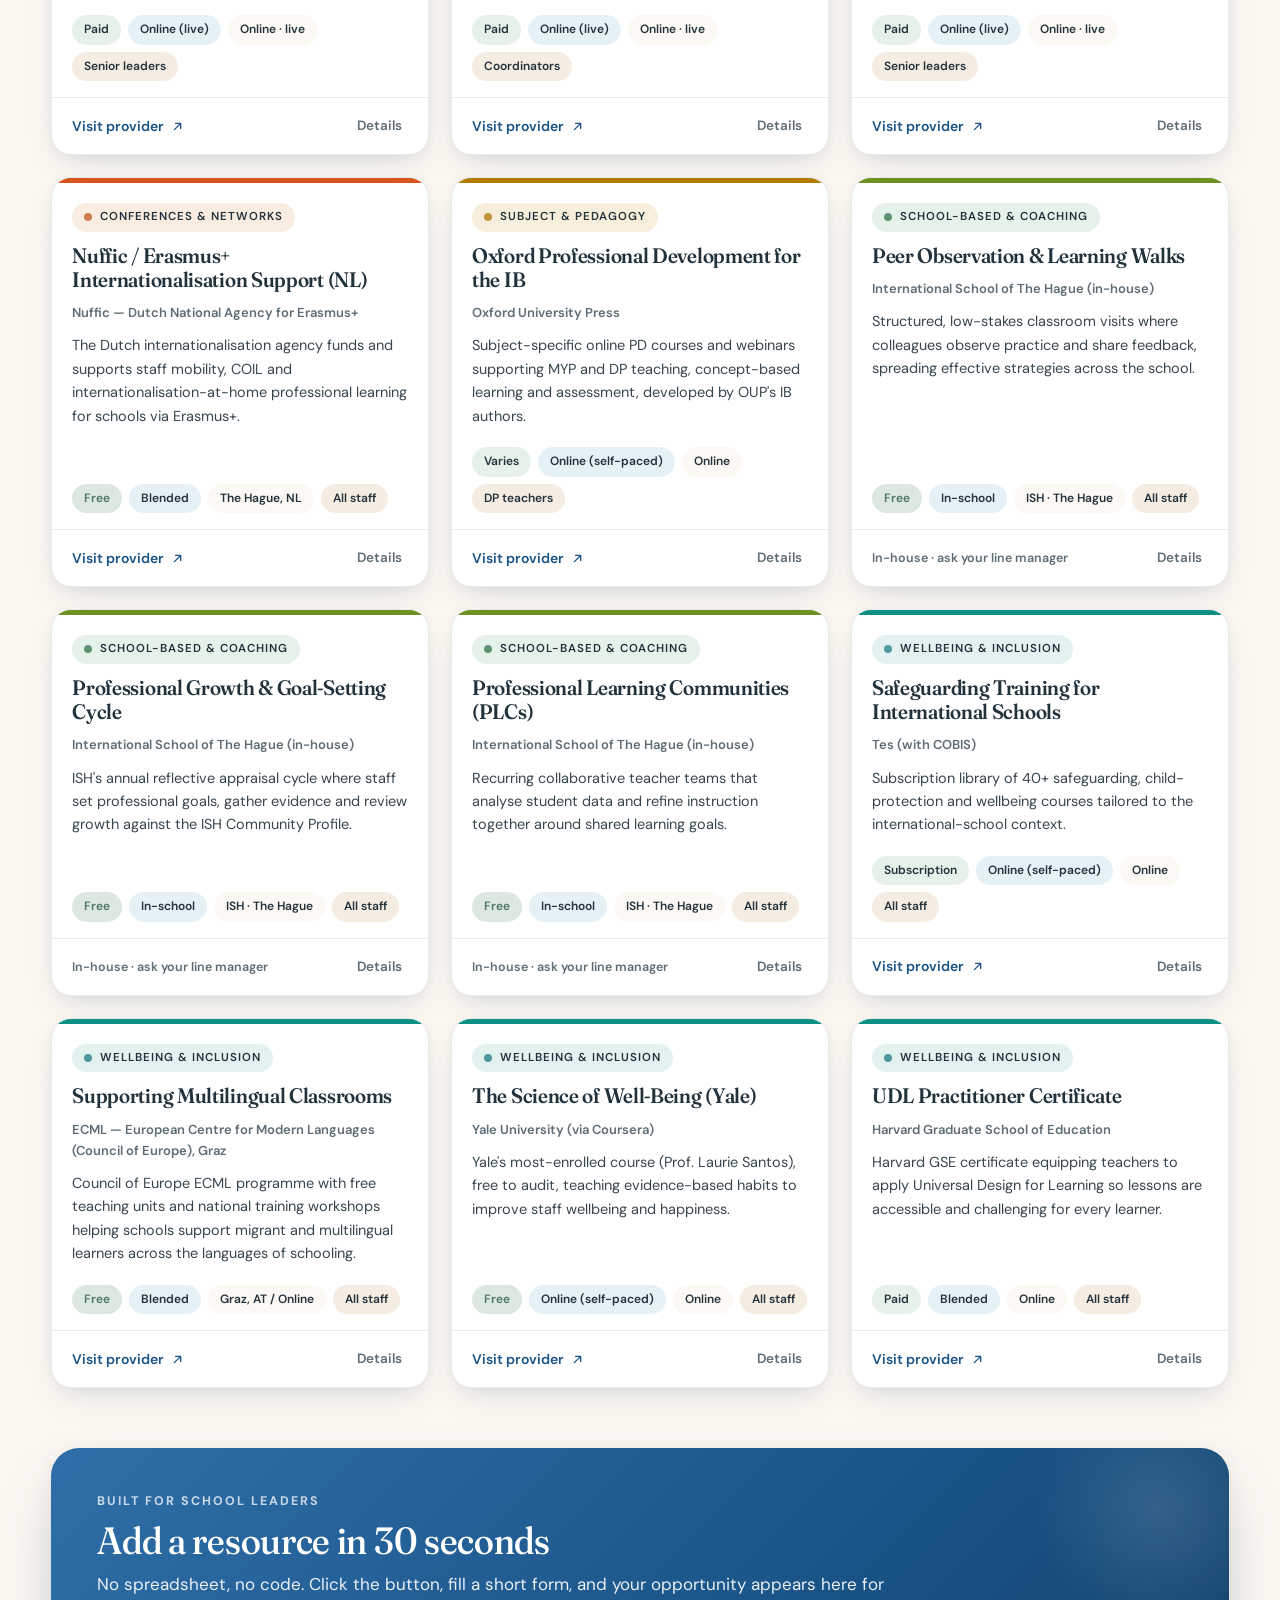
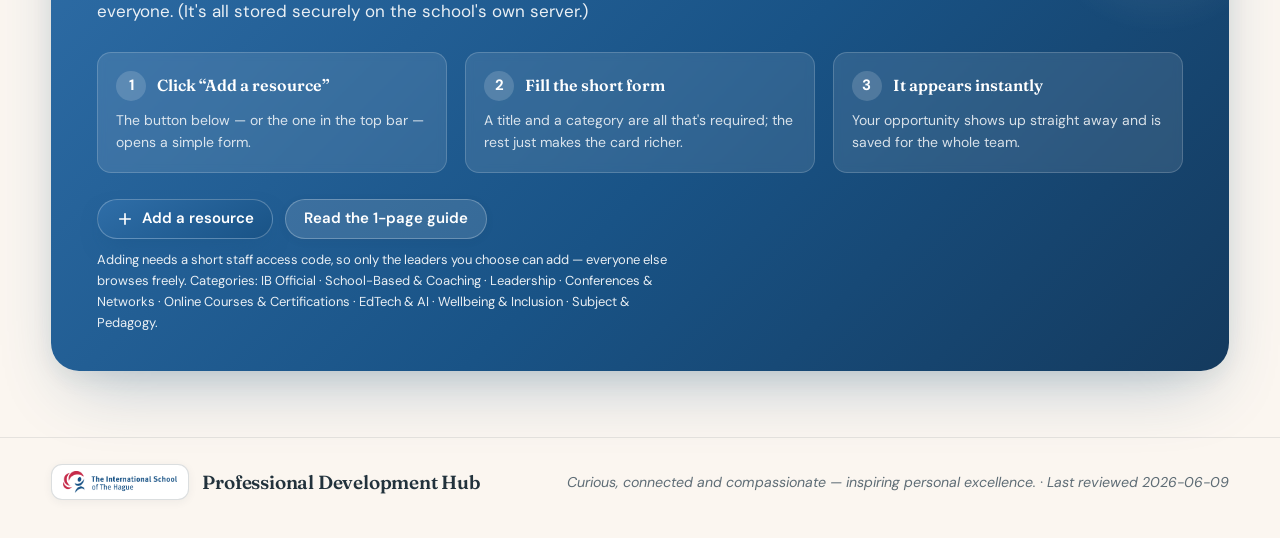
==== commit 2d6afbc3: "Audit hardening: strong access code, fixes, cleanup - Access code: client ships only the SHA-256 has" ====
--- a/index.html
+++ b/index.html
@@ -139,7 +139,7 @@
       <div class="add-card">
         <span class="eyebrow">Built for school leaders</span>
         <h2>Add a resource in 30 seconds</h2>
-        <p>No spreadsheet, no code. Click the button, fill a short form, and your opportunity appears here for everyone. (A shared Google Sheet quietly keeps everything safe in the background.)</p>
+        <p>No spreadsheet, no code. Click the button, fill a short form, and your opportunity appears here for everyone. (It's all stored securely on the school's own server.)</p>
         <div class="steps">
           <div class="step">
             <b><span class="num">1</span> Click “Add a resource”</b>
@@ -160,9 +160,8 @@
             Add a resource
           </button>
           <a class="btn" href="docs/HOW-TO-ADD.md">Read the 1-page guide</a>
-          <a class="btn btn--ghost" id="openSheetBtn" href="#" target="_blank" rel="noopener noreferrer">Advanced: open the sheet</a>
-        </div>
-        <p class="add-note">Adding lots at once? “Advanced” opens the back-end Google Sheet — most of the time you'll never need it. Categories: IB Official · School-Based &amp; Coaching · Leadership · Conferences &amp; Networks · Online Courses &amp; Certifications · EdTech &amp; AI · Wellbeing &amp; Inclusion · Subject &amp; Pedagogy.</p>
+        </div>
+        <p class="add-note">Adding needs a short staff access code, so only the leaders you choose can add — everyone else browses freely. Categories: IB Official · School-Based &amp; Coaching · Leadership · Conferences &amp; Networks · Online Courses &amp; Certifications · EdTech &amp; AI · Wellbeing &amp; Inclusion · Subject &amp; Pedagogy.</p>
       </div>
     </div>
   </section>
@@ -206,6 +205,11 @@
       <p class="add-form__hint">Only a title and a category are required — it appears straight away.</p>
       <p class="add-form__error" id="addError" role="alert" hidden></p>
 
+      <div class="field" id="af-code-row">
+        <label for="af-code">Staff access code <span class="req">*</span> <span class="opt">— only selected staff can add</span></label>
+        <input id="af-code" name="code" type="password" autocomplete="off" placeholder="Enter the staff access code" />
+      </div>
+
       <div class="field">
         <label for="af-title">Title <span class="req">*</span></label>
         <input id="af-title" name="title" type="text" required placeholder="e.g. Goethe-Institut German teacher training" />
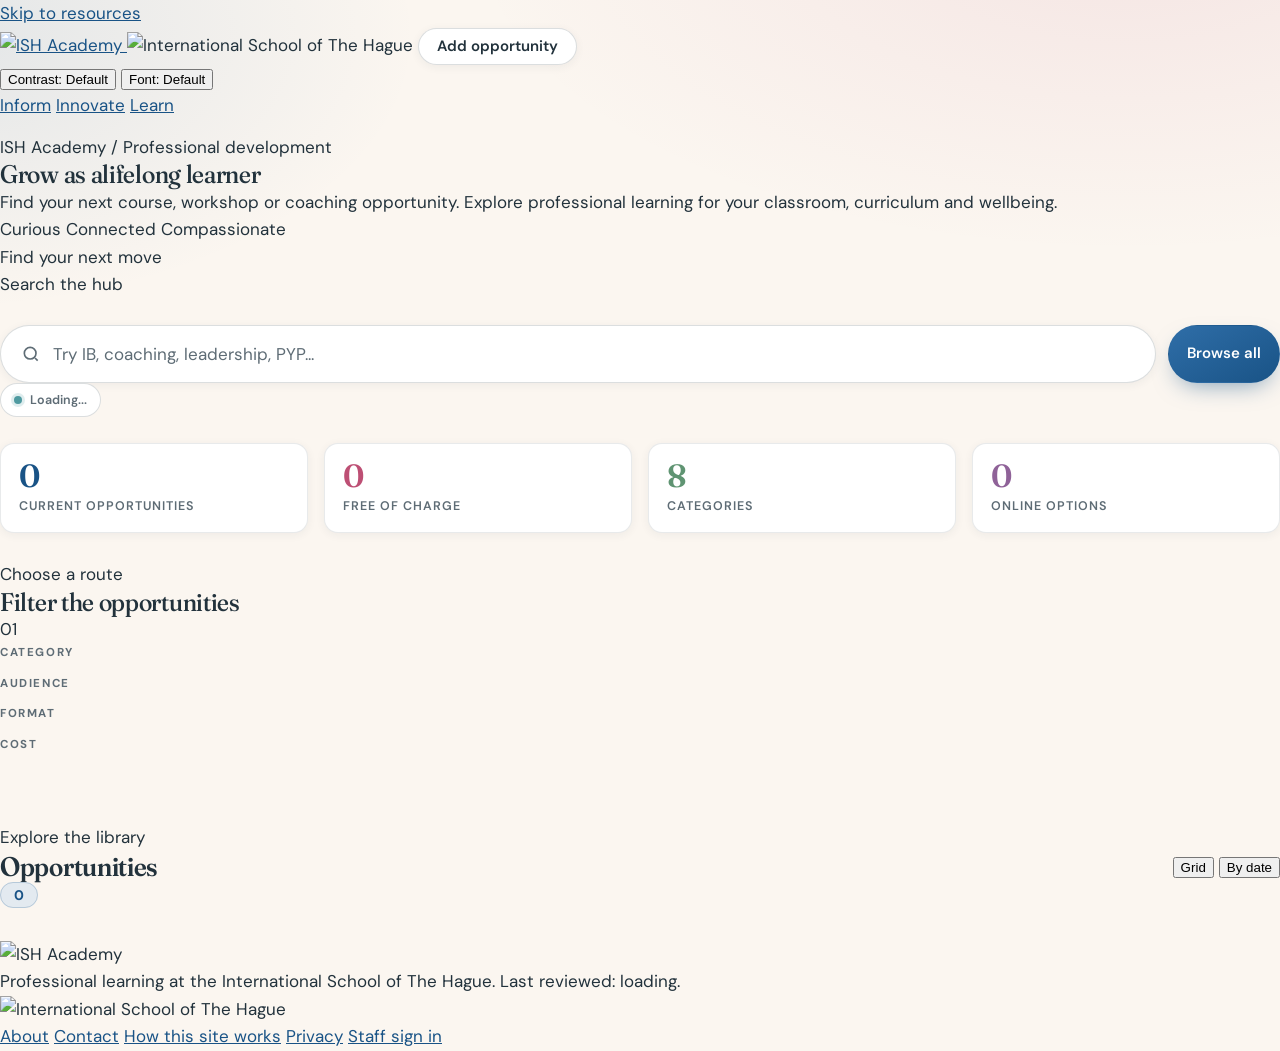
==== commit 3cfb152b: "noindex: hub is in review with SecLT Co-Authored-By: Claude Fable 5.1 <noreply@anthropic.com>" ====
--- a/index.html
+++ b/index.html
@@ -1,224 +1,221 @@
 <!doctype html>
-<html lang="en" data-theme="light">
+<html lang="en">
 <head>
-  <meta charset="utf-8" />
-  <meta name="viewport" content="width=device-width, initial-scale=1" />
-  <title>ISH Professional Development Hub</title>
-  <meta name="description" content="A curated, searchable hub of professional development opportunities for staff at the International School of The Hague — added to by school leaders." />
-  <meta name="color-scheme" content="light dark" />
-  <link rel="icon" href="data:image/svg+xml,<svg xmlns='http://www.w3.org/2000/svg' viewBox='0 0 100 100'><rect width='100' height='100' rx='18' fill='%23195386'/><text x='50' y='68' font-family='Arial' font-size='52' font-weight='bold' fill='white' text-anchor='middle'>ISH</text></svg>" />
-  <link rel="stylesheet" href="assets/styles.css" />
+  <meta charset="utf-8">
+  <meta name="viewport" content="width=device-width, initial-scale=1">
+  <meta name="robots" content="noindex, nofollow">
+  <meta name="description" content="A curated, searchable professional development hub for staff at the International School of The Hague.">
+  <meta property="og:type" content="website">
+  <meta property="og:site_name" content="ISH Academy">
+  <meta property="og:title" content="Professional Development Hub | ISH Academy">
+  <meta property="og:description" content="Find professional development opportunities, school-made tutorials, and current learning pathways for ISH staff.">
+  <meta property="og:image" content="https://www.ish.academy/shared/brand/ISH_ACADEMY-logo.png">
+  <meta name="twitter:card" content="summary_large_image">
+  <title>Professional Development Hub | ISH Academy</title>
+  <script>
+    (function () {
+      try {
+        if (localStorage.getItem("ishacademy:contrast") === "high") {
+          document.documentElement.setAttribute("data-contrast", "high");
+        }
+        if (localStorage.getItem("ishacademy:font") === "dyslexic") {
+          document.documentElement.setAttribute("data-font", "dyslexic");
+        }
+      } catch (error) {
+        /* A blocked storage API must not block the page. */
+      }
+    }());
+  </script>
+  <link rel="icon" href="/shared/brand/ish-academy-rocket.png">
+  <link rel="stylesheet" href="/shared/ish-academy-tokens.css">
+  <link rel="stylesheet" href="/shared/ish-academy-layout.css">
+  <link rel="stylesheet" href="assets/styles.css">
 </head>
-<body>
-  <a class="skip-link" href="#main">Skip to resources</a>
-
-  <!-- Top bar -->
-  <header class="topbar">
-    <div class="wrap topbar__in">
-      <a class="brand" href="#top" aria-label="ISH Professional Development Hub — home">
-        <span class="brand__logo"><img src="assets/ish-logo.png" alt="The International School of The Hague" width="151" height="28" /></span>
-        <span class="brand__div" aria-hidden="true"></span>
-        <span class="brand__txt">
-          <b>Professional Development Hub</b>
-        </span>
+<body class="ishacademy-site direction-c pd-hub">
+  <a class="ish-skip" href="#main">Skip to resources</a>
+  <span id="top" aria-hidden="true"></span>
+
+  <header class="site-header">
+    <div class="ish-topbar">
+      <a class="ish-topbar__brand" href="https://www.ish.academy/inform/" aria-label="ISH Academy Inform home">
+        <img class="ish-topbar__wordmark" src="/shared/brand/ish-academy-wordmark-white-crimson-c.png" alt="ISH Academy">
       </a>
-      <div class="topbar__spacer"></div>
-      <a class="btn btn--ghost" href="#add">How to add</a>
-      <a class="btn btn--primary" id="addBtnTop" href="#add">
-        <svg viewBox="0 0 24 24" fill="none" stroke="currentColor" stroke-width="2.4" aria-hidden="true"><path d="M12 5v14M5 12h14" stroke-linecap="round"/></svg>
-        Add a resource
-      </a>
-      <button class="btn icon-btn" id="themeBtn" aria-label="Switch to dark mode" title="Toggle dark mode">
-        <svg id="themeIcon" viewBox="0 0 24 24" fill="none" stroke="currentColor" stroke-width="2.2" aria-hidden="true"><path d="M21 12.8A9 9 0 1 1 11.2 3a7 7 0 0 0 9.8 9.8Z" stroke-linejoin="round"/></svg>
-      </button>
+      <img class="ish-topbar__school" src="/shared/brand/ish-logo-horizontal-white.png" alt="International School of The Hague">
+      <button class="btn pd-top-action" id="addBtnTop" type="button" hidden>Add opportunity</button>
+      <div class="admin-session" id="adminSession" hidden><span id="adminName"></span><span aria-hidden="true"> · </span><button type="button" id="signOut">Sign out</button></div>
+      <div class="ish-topbar__tools" role="group" aria-label="Reading preferences">
+        <button class="ish-switch" type="button" data-ish-toggle="contrast" aria-pressed="false">Contrast: <span data-ish-state>Default</span></button>
+        <button class="ish-switch" type="button" data-ish-toggle="font" aria-pressed="false">Font: <span data-ish-state>Default</span></button>
+      </div>
+      <p class="ish-sr-only" id="ish-preference-status" aria-live="polite"></p>
     </div>
+    <nav class="ish-sections" aria-label="ISH Academy sections">
+      <a href="https://www.ish.academy/inform/" title="Inform: news and write-ups" data-tooltip="Inform: news and write-ups">Inform</a>
+      <a href="https://www.ish.academy/innovate/" aria-current="page" title="Innovate: tools and tutorials" data-tooltip="Innovate: tools and tutorials">Innovate</a>
+      <a href="https://www.ish.academy/learn/" title="Learn: courses on Moodle" data-tooltip="Learn: courses on Moodle">Learn</a>
+    </nav>
   </header>
 
-  <a id="top"></a>
-
-  <!-- Hero -->
-  <section class="hero">
-    <div class="wrap">
-      <div class="hero__card">
-        <div class="hero__inner">
-          <span class="hero__tag"><span class="pip" aria-hidden="true"></span> For every member of ISH staff</span>
-          <h1>Grow as a <span class="u">lifelong</span> learner.</h1>
-          <p class="hero__sub">One place to discover professional development — from IB workshops and instructional coaching to leadership pathways, AI training and wellbeing. Curated by school leaders, open to all.</p>
-          <div class="hero__values" aria-label="ISH values">
-            <span class="value-pill">Curious</span>
-            <span class="value-pill">Connected</span>
-            <span class="value-pill">Compassionate</span>
-          </div>
+  <main class="hub-main" id="main">
+    <section class="hub-hero" aria-labelledby="hub-title">
+      <div class="ish-shell hub-hero__inner">
+        <div class="hub-hero__copy">
+          <p class="ish-label">ISH Academy / Professional development</p>
+          <h1 id="hub-title"><span>Grow as a</span><span>lifelong learner</span></h1>
+          <p class="hub-hero__lede">Find your next course, workshop or coaching opportunity. Explore professional learning for your classroom, curriculum and wellbeing.</p>
+          <div class="hero-values" aria-label="ISH values">
+            <span class="hero-value hero-value--curious">Curious</span>
+            <span class="hero-value hero-value--connected">Connected</span>
+            <span class="hero-value hero-value--compassionate">Compassionate</span>
+          </div>
+        </div>
+
+        <div class="hub-search-panel">
+          <p class="ish-label">Find your next move</p>
+          <label class="search-label" for="q">Search the hub</label>
           <div class="searchbar">
             <label class="search" for="q">
-              <svg viewBox="0 0 24 24" fill="none" stroke="currentColor" stroke-width="2" aria-hidden="true"><circle cx="11" cy="11" r="7"/><path d="m20 20-3.2-3.2" stroke-linecap="round"/></svg>
-              <input id="q" type="search" placeholder="Search by name, provider or topic…" autocomplete="off" aria-label="Search professional development" />
+              <svg viewBox="0 0 24 24" fill="none" stroke="currentColor" stroke-width="2" aria-hidden="true"><circle cx="11" cy="11" r="7"></circle><path d="m20 20-3.2-3.2"></path></svg>
+              <input id="q" type="search" placeholder="Try IB, coaching, leadership, PYP..." autocomplete="off" aria-label="Search professional development">
             </label>
-            <a class="btn btn--blue" href="#main">Browse all</a>
-          </div>
-          <div class="stats" id="stats" aria-hidden="true">
-            <div class="stat"><b id="statTotal">—</b><span>Opportunities</span></div>
-            <div class="stat"><b id="statFree">—</b><span>Free of charge</span></div>
-            <div class="stat"><b>8</b><span>Categories</span></div>
-            <div class="stat"><b id="statOnline">—</b><span>Online options</span></div>
-          </div>
-        </div>
-      </div>
-    </div>
-  </section>
-
-  <!-- INSET Day spotlight -->
-  <section class="spotlight">
-    <div class="wrap">
-      <div class="spotlight__card">
-        <div class="spotlight__date" aria-hidden="true">
-          <div class="m">Jun</div><div class="d">10</div>
-        </div>
-        <div class="spotlight__txt">
-          <span class="eyebrow">Happening at ISH</span>
-          <b>Whole-staff INSET Day — 10 June 2026</b>
-          <span>Ten in-house wellbeing &amp; learning sessions, led by our own colleagues.</span>
-        </div>
-        <button class="btn btn--primary" id="insetBtn" type="button">
-          <svg viewBox="0 0 24 24" fill="none" stroke="currentColor" stroke-width="2" aria-hidden="true"><rect x="3" y="4.5" width="18" height="16" rx="2.5"/><path d="M3 9h18M8 2.5v4M16 2.5v4" stroke-linecap="round"/></svg>
-          See the sessions
-        </button>
-      </div>
-    </div>
-  </section>
-
-  <!-- Filters -->
-  <section class="filters">
-    <div class="wrap">
-      <div class="filters__row">
-        <span class="filters__label">Category</span>
-        <div class="chips" id="catChips" role="group" aria-label="Filter by category"></div>
-      </div>
-      <div class="filters__row">
-        <span class="filters__label">Audience</span>
-        <div class="chips" id="audChips" role="group" aria-label="Filter by audience"></div>
-      </div>
-      <div class="filters__row">
-        <span class="filters__label">Format</span>
-        <div class="chips" id="fmtChips" role="group" aria-label="Filter by format"></div>
-      </div>
-      <div class="filters__row">
-        <span class="filters__label">Cost</span>
-        <div class="chips" id="costChips" role="group" aria-label="Filter by cost"></div>
-      </div>
-    </div>
-  </section>
-
-  <!-- Results -->
-  <main id="main">
-    <div class="wrap">
+            <a class="btn btn--primary" href="#opportunities">Browse all</a>
+          </div>
+          <span class="source-pill" id="sourcePill" title="Where this list is loaded from">
+            <span class="led" aria-hidden="true"></span><span id="sourceTxt">Loading...</span>
+          </span>
+        </div>
+
+        <div class="stats" id="stats" aria-label="Hub totals">
+          <div class="stat"><b id="statTotal">0</b><span>Current opportunities</span></div>
+          <div class="stat"><b id="statFree">0</b><span>Free of charge</span></div>
+          <div class="stat"><b>8</b><span>Categories</span></div>
+          <div class="stat"><b id="statOnline">0</b><span>Online options</span></div>
+        </div>
+      </div>
+    </section>
+
+    <section class="hub-controls ish-shell" aria-labelledby="filter-title">
+      <div class="module-heading">
+        <div>
+          <p class="ish-label">Choose a route</p>
+          <h2 id="filter-title">Filter the opportunities</h2>
+        </div>
+        <span class="module-number" aria-hidden="true">01</span>
+      </div>
+      <div class="filter-board">
+        <div class="filters__row">
+          <span class="filters__label">Category</span>
+          <div class="chips" id="catChips" role="group" aria-label="Filter by category"></div>
+        </div>
+        <div class="filters__row">
+          <span class="filters__label">Audience</span>
+          <div class="chips" id="audChips" role="group" aria-label="Filter by audience"></div>
+        </div>
+        <div class="filters__row">
+          <span class="filters__label">Format</span>
+          <div class="chips" id="fmtChips" role="group" aria-label="Filter by format"></div>
+        </div>
+        <div class="filters__row">
+          <span class="filters__label">Cost</span>
+          <div class="chips" id="costChips" role="group" aria-label="Filter by cost"></div>
+        </div>
+      </div>
+    </section>
+
+    <section class="featured-section ish-shell" id="featuredSection" aria-labelledby="featured-title" hidden>
+      <div class="module-heading module-heading--compact">
+        <div>
+          <p class="ish-label">From our school</p>
+          <h2 id="featured-title">Made at ISH</h2>
+        </div>
+        <span class="module-number" aria-hidden="true">02</span>
+      </div>
+      <div class="featured-grid" id="featuredGrid" role="list"></div>
+    </section>
+
+    <section class="opportunities ish-shell" id="opportunities" aria-labelledby="opportunities-title">
       <div class="results-meta">
-        <div style="display:flex;align-items:center;gap:12px;flex-wrap:wrap">
-          <h2>Opportunities</h2>
-          <span class="count-pill" id="count">0</span>
-          <button class="link-reset" id="clearBtn" hidden>Clear filters</button>
+        <div class="results-meta__title">
+          <p class="ish-label">Explore the library</p>
+          <div class="results-heading-line">
+            <h2 id="opportunities-title">Opportunities</h2>
+            <span class="count-pill" id="count">0</span>
+          </div>
+        </div>
+        <div class="results-actions">
+          <div class="view-toggle" role="group" aria-label="Choose opportunity view">
+            <button class="view-toggle__button" id="gridViewBtn" type="button" aria-pressed="true">Grid</button>
+            <button class="view-toggle__button" id="dateViewBtn" type="button" aria-pressed="false">By date</button>
+          </div>
+          <button class="link-reset" id="clearBtn" type="button" hidden>Clear filters</button>
           <button class="past-toggle" id="pastToggle" type="button" aria-pressed="false" hidden>Show past events</button>
         </div>
-        <span class="source-pill" id="sourcePill" title="Where this list is loaded from">
-          <span class="led"></span><span id="sourceTxt">Loading…</span>
-        </span>
-      </div>
-      <p class="sr-only" id="resultStatus" role="status" aria-live="polite" aria-atomic="true"></p>
+      </div>
+      <p class="ish-sr-only" id="resultStatus" role="status" aria-live="polite" aria-atomic="true"></p>
       <div class="grid" id="grid" role="list" aria-describedby="resultStatus"></div>
       <div class="empty" id="empty" hidden>
-        <h3>No matches — yet</h3>
-        <p>Try removing a filter or searching a broader term, like “IB”, “coaching”, “AI” or “leadership”.</p>
-        <p style="margin-top:14px"><button class="btn btn--blue" id="emptyReset">Reset all filters</button></p>
-      </div>
+        <p class="ish-label">No match</p>
+        <h3>Try a broader route</h3>
+        <p id="emptyText">Remove a filter or search for a wider term, such as IB, coaching, leadership, or PYP.</p>
+        <button class="btn btn--primary" id="emptyReset" type="button">Reset all filters</button>
+      </div>
+    </section>
+
+  </main>
+
+  <footer class="ish-footer">
+    <div class="ish-shell ish-footer-brand ish-footer__inner">
+      <div>
+        <img class="ish-footer-brand__academy" src="/shared/brand/ish-academy-wordmark.png" alt="ISH Academy">
+        <p class="footer-meta" id="footNote">Professional learning at the International School of The Hague. Last reviewed: loading.</p>
+      </div>
+      <img class="ish-footer-brand__school" src="/shared/brand/ish-logo-horizontal.png" alt="International School of The Hague">
     </div>
-  </main>
-
-  <!-- Add a resource -->
-  <section class="add-panel" id="add">
-    <div class="wrap">
-      <div class="add-card">
-        <span class="eyebrow">Built for school leaders</span>
-        <h2>Add a resource in 30 seconds</h2>
-        <p>No spreadsheet, no code. Click the button, fill a short form, and your opportunity appears here for everyone. (It's all stored securely on the school's own server.)</p>
-        <div class="steps">
-          <div class="step">
-            <b><span class="num">1</span> Click “Add a resource”</b>
-            <p>The button below — or the one in the top bar — opens a simple form.</p>
-          </div>
-          <div class="step">
-            <b><span class="num">2</span> Fill the short form</b>
-            <p>A title and a category are all that's required; the rest just makes the card richer.</p>
-          </div>
-          <div class="step">
-            <b><span class="num">3</span> It appears instantly</b>
-            <p>Your opportunity shows up straight away and is saved for the whole team.</p>
-          </div>
-        </div>
-        <div class="add-actions">
-          <button class="btn btn--primary" id="openAddBtn" type="button">
-            <svg viewBox="0 0 24 24" fill="none" stroke="currentColor" stroke-width="2.2" aria-hidden="true"><path d="M12 5v14M5 12h14" stroke-linecap="round"/></svg>
-            Add a resource
-          </button>
-          <a class="btn" href="docs/HOW-TO-ADD.md">Read the 1-page guide</a>
-        </div>
-        <p class="add-note">Adding needs a short staff access code, so only the leaders you choose can add — everyone else browses freely. Categories: IB Official · School-Based &amp; Coaching · Leadership · Conferences &amp; Networks · Online Courses &amp; Certifications · EdTech &amp; AI · Wellbeing &amp; Inclusion · Subject &amp; Pedagogy.</p>
-      </div>
-    </div>
-  </section>
-
-  <!-- Footer -->
-  <footer class="foot">
-    <div class="wrap foot__in">
-      <a class="brand" href="#top">
-        <span class="brand__logo"><img src="assets/ish-logo.png" alt="The International School of The Hague" width="118" height="22" /></span>
-        <span class="brand__txt"><b>Professional Development Hub</b></span>
-      </a>
-      <small id="footNote">Curious, connected and compassionate — inspiring personal excellence. · Last reviewed —</small>
-    </div>
+    <nav class="ish-shell ish-footer-nav" aria-label="ISH Academy information">
+      <a href="https://www.ish.academy/inform/about/">About</a>
+      <a href="https://www.ish.academy/inform/contact/">Contact</a>
+      <a href="https://www.ish.academy/inform/how-this-site-works/">How this site works</a>
+      <a href="https://www.ish.academy/inform/privacy-policy/">Privacy</a>
+      <a href="#staff-sign-in" id="staffSignIn">Staff sign in</a>
+    </nav>
   </footer>
 
-  <!-- Detail modal -->
   <dialog id="detail" aria-labelledby="dTitle" aria-describedby="dDesc" aria-modal="true">
     <div class="m-bar" id="dBar"></div>
-    <button class="btn icon-btn m-close" id="dClose" type="button" aria-label="Close">
-      <svg viewBox="0 0 24 24" fill="none" stroke="currentColor" stroke-width="2.4" aria-hidden="true"><path d="M6 6l12 12M18 6 6 18" stroke-linecap="round"/></svg>
-    </button>
+    <button class="btn icon-btn m-close" id="dClose" type="button" aria-label="Close details">Close</button>
     <div class="m-body">
-      <span class="card__cat" id="dCat"></span>
+      <span class="detail-category" id="dCat"></span>
       <h3 id="dTitle"></h3>
       <div class="card__provider" id="dProvider"></div>
-      <p class="card__desc" id="dDesc" style="margin-top:10px"></p>
+      <p class="card__desc" id="dDesc"></p>
       <div class="m-row" id="dTags"></div>
-      <a class="btn btn--blue" id="dLink" href="#" target="_blank" rel="noopener noreferrer" style="margin-top:6px">Visit provider</a>
+      <div class="calendar-actions calendar-actions--detail" id="dCalendar" role="group" aria-label="Add this event to a calendar" hidden>
+        <a class="calendar-link" id="dGoogle" href="#" target="_blank" rel="noopener noreferrer">Google Calendar</a>
+        <a class="calendar-link" id="dIcs" href="#" download>Download .ics</a>
+      </div>
+      <a class="btn btn--primary" id="dLink" href="#" target="_blank" rel="noopener noreferrer">Visit provider</a>
     </div>
   </dialog>
 
-  <!-- Add-a-resource form -->
-  <dialog id="addModal" aria-labelledby="addTitle" aria-modal="true">
+  <dialog id="addModal" aria-labelledby="addTitle" aria-describedby="addHint" aria-modal="true">
     <div class="m-bar" id="addBar"></div>
-    <button class="btn icon-btn m-close" id="addClose" type="button" aria-label="Close">
-      <svg viewBox="0 0 24 24" fill="none" stroke="currentColor" stroke-width="2.4" aria-hidden="true"><path d="M6 6l12 12M18 6 6 18" stroke-linecap="round"/></svg>
-    </button>
+    <button class="btn icon-btn m-close" id="addClose" type="button" aria-label="Close form">Close</button>
     <form class="m-body add-form" id="addForm" novalidate>
-      <span class="eyebrow">New opportunity</span>
+      <p class="ish-label">New opportunity</p>
       <h3 id="addTitle">Add a development opportunity</h3>
-      <p class="add-form__hint">Only a title and a category are required — it appears straight away.</p>
+      <p class="add-form__hint" id="addHint">Only a title and a category are required. Save a clear description and provider link to help teachers choose.</p>
       <p class="add-form__error" id="addError" role="alert" hidden></p>
 
-      <div class="field" id="af-code-row">
-        <label for="af-code">Staff access code <span class="req">*</span> <span class="opt">— only selected staff can add</span></label>
-        <input id="af-code" name="code" type="password" autocomplete="off" placeholder="Enter the staff access code" />
-      </div>
-
+      <label class="inset-choice"><input type="checkbox" id="af-inset"> INSET day</label>
       <div class="field">
-        <label for="af-title">Title <span class="req">*</span></label>
-        <input id="af-title" name="title" type="text" required placeholder="e.g. Goethe-Institut German teacher training" />
+        <label for="af-title">Title <span class="req">Required</span></label>
+        <input id="af-title" name="title" type="text" required placeholder="For example, German teacher training">
       </div>
       <div class="field-row">
         <div class="field">
-          <label for="af-category">Category <span class="req">*</span></label>
+          <label for="af-category">Category <span class="req">Required</span></label>
           <select id="af-category" name="category" required>
-            <option value="" disabled selected>Choose one…</option>
+            <option value="" disabled selected>Choose one</option>
             <option>IB Official</option>
             <option>School-Based &amp; Coaching</option>
             <option>Leadership</option>
@@ -232,7 +229,7 @@
         <div class="field">
           <label for="af-format">Format</label>
           <select id="af-format" name="format">
-            <option value="">—</option>
+            <option value="">Not specified</option>
             <option>In-school</option>
             <option>Face-to-face</option>
             <option>Online (live)</option>
@@ -242,53 +239,48 @@
         </div>
       </div>
       <div class="field-row">
-        <div class="field">
-          <label for="af-provider">Provider</label>
-          <input id="af-provider" name="provider" type="text" placeholder="Who runs it" />
-        </div>
-        <div class="field">
-          <label for="af-location">Location</label>
-          <input id="af-location" name="location" type="text" placeholder="e.g. Online, or The Hague" />
-        </div>
-      </div>
-      <div class="field-row">
-        <div class="field">
-          <label for="af-audience">Audience</label>
-          <input id="af-audience" name="audience" type="text" placeholder="e.g. All staff" />
-        </div>
+        <div class="field"><label for="af-provider">Provider</label><input id="af-provider" name="provider" type="text" placeholder="Who runs it"></div>
+        <div class="field"><label for="af-location">Location</label><input id="af-location" name="location" type="text" placeholder="Online or The Hague"></div>
+      </div>
+      <div class="field-row">
+        <div class="field"><label for="af-audience">Audience</label><input id="af-audience" name="audience" type="text" placeholder="PYP teachers, Coordinators" aria-describedby="audienceHint"><small id="audienceHint">Separate multiple groups with commas.</small></div>
         <div class="field">
           <label for="af-cost">Cost</label>
           <select id="af-cost" name="cost">
-            <option value="">—</option>
-            <option>Free</option>
-            <option>Paid</option>
-            <option>Subscription</option>
-            <option>Varies</option>
+            <option value="">Not specified</option>
+            <option>Free</option><option>Paid</option><option>Subscription</option><option>Varies</option>
           </select>
         </div>
       </div>
-      <div class="field">
-        <label for="af-date">Date <span class="opt">(optional — one-off events tidy themselves away after this date)</span></label>
-        <input id="af-date" name="date" type="date" />
-      </div>
-      <div class="field">
-        <label for="af-description">Description</label>
-        <textarea id="af-description" name="description" rows="2" placeholder="One sentence on what it is and why it's useful"></textarea>
-      </div>
-      <div class="field">
-        <label for="af-url">Link</label>
-        <input id="af-url" name="url" type="url" placeholder="https://…" />
-      </div>
+      <div class="field-row">
+        <div class="field"><label for="af-date">Start date <span class="opt">Optional</span></label><input id="af-date" name="date" type="date"></div>
+        <div class="field"><label for="af-date-end">End date <span class="opt">Optional</span></label><input id="af-date-end" name="dateEnd" type="date"></div>
+      </div>
+      <div class="field"><label for="af-description">Description</label><textarea id="af-description" name="description" rows="3" placeholder="What it is and why it is useful"></textarea></div>
+      <div class="field"><label for="af-url">Link</label><input id="af-url" name="url" type="url" placeholder="https://example.org"></div>
       <div class="add-form__actions">
         <button type="button" class="btn" id="addCancel">Cancel</button>
-        <button type="submit" class="btn btn--primary">Add resource</button>
+        <button type="submit" class="btn btn--primary" id="saveOpportunity">Add opportunity</button>
       </div>
     </form>
   </dialog>
 
-  <!-- Toast -->
+  <dialog id="loginDialog" aria-labelledby="loginTitle" aria-describedby="loginHint" aria-modal="true">
+    <div class="m-bar"></div>
+    <button type="button" class="btn icon-btn m-close" id="loginClose" aria-label="Close sign in">Close</button>
+    <form class="m-body" id="loginForm">
+      <h3 id="loginTitle">Staff sign in</h3>
+      <p id="loginHint">For leaders who maintain opportunities. Teachers can browse without signing in.</p>
+      <p class="add-form__error" id="loginError" role="alert" hidden></p>
+      <div class="field"><label for="loginUsername">Username</label><input id="loginUsername" name="username" autocomplete="username" required maxlength="80"></div>
+      <div class="field"><label for="loginPassword">Password</label><input id="loginPassword" name="password" type="password" autocomplete="current-password" required maxlength="72"></div>
+      <button type="submit" class="btn btn--primary" id="loginSubmit">Sign in</button>
+    </form>
+  </dialog>
+
   <div class="toast" id="toast" role="status" aria-live="polite" hidden></div>
 
+  <script src="/shared/ish-academy-ui.js"></script>
   <script src="assets/app.js"></script>
 </body>
 </html>
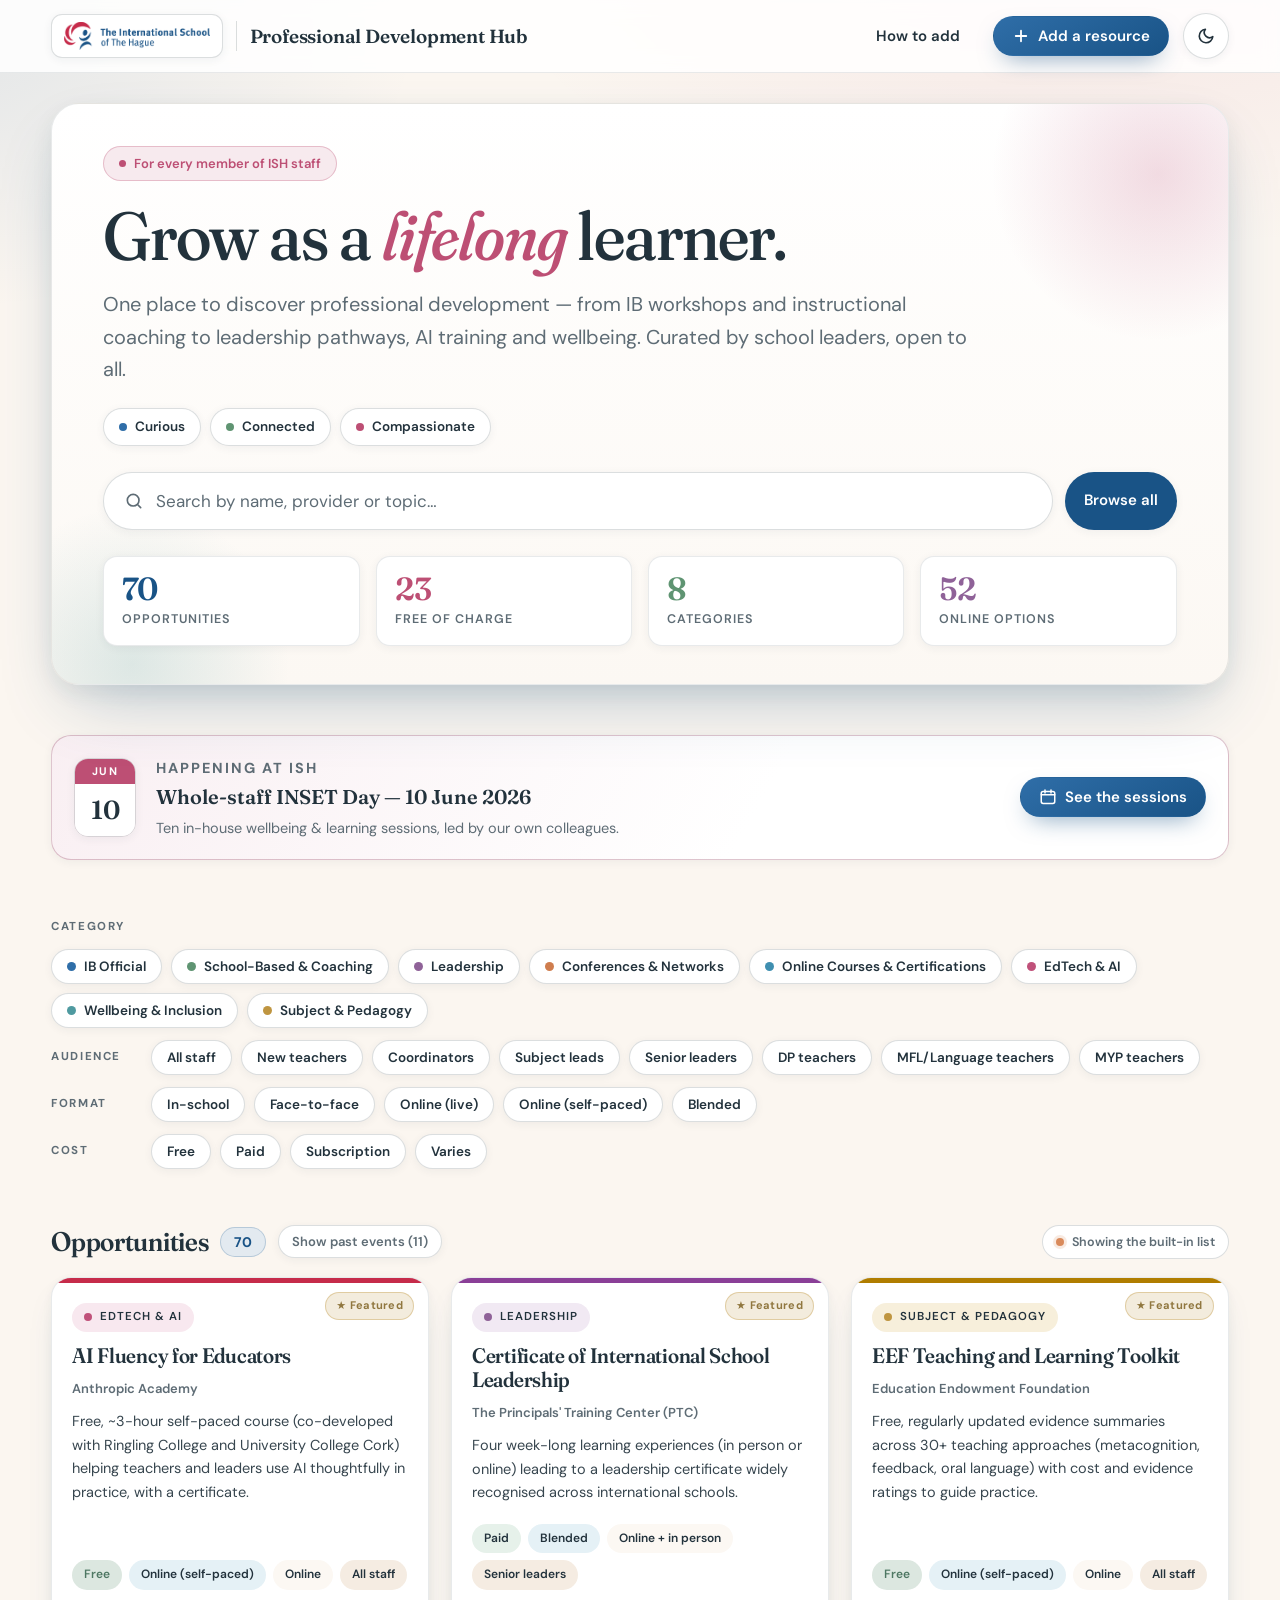
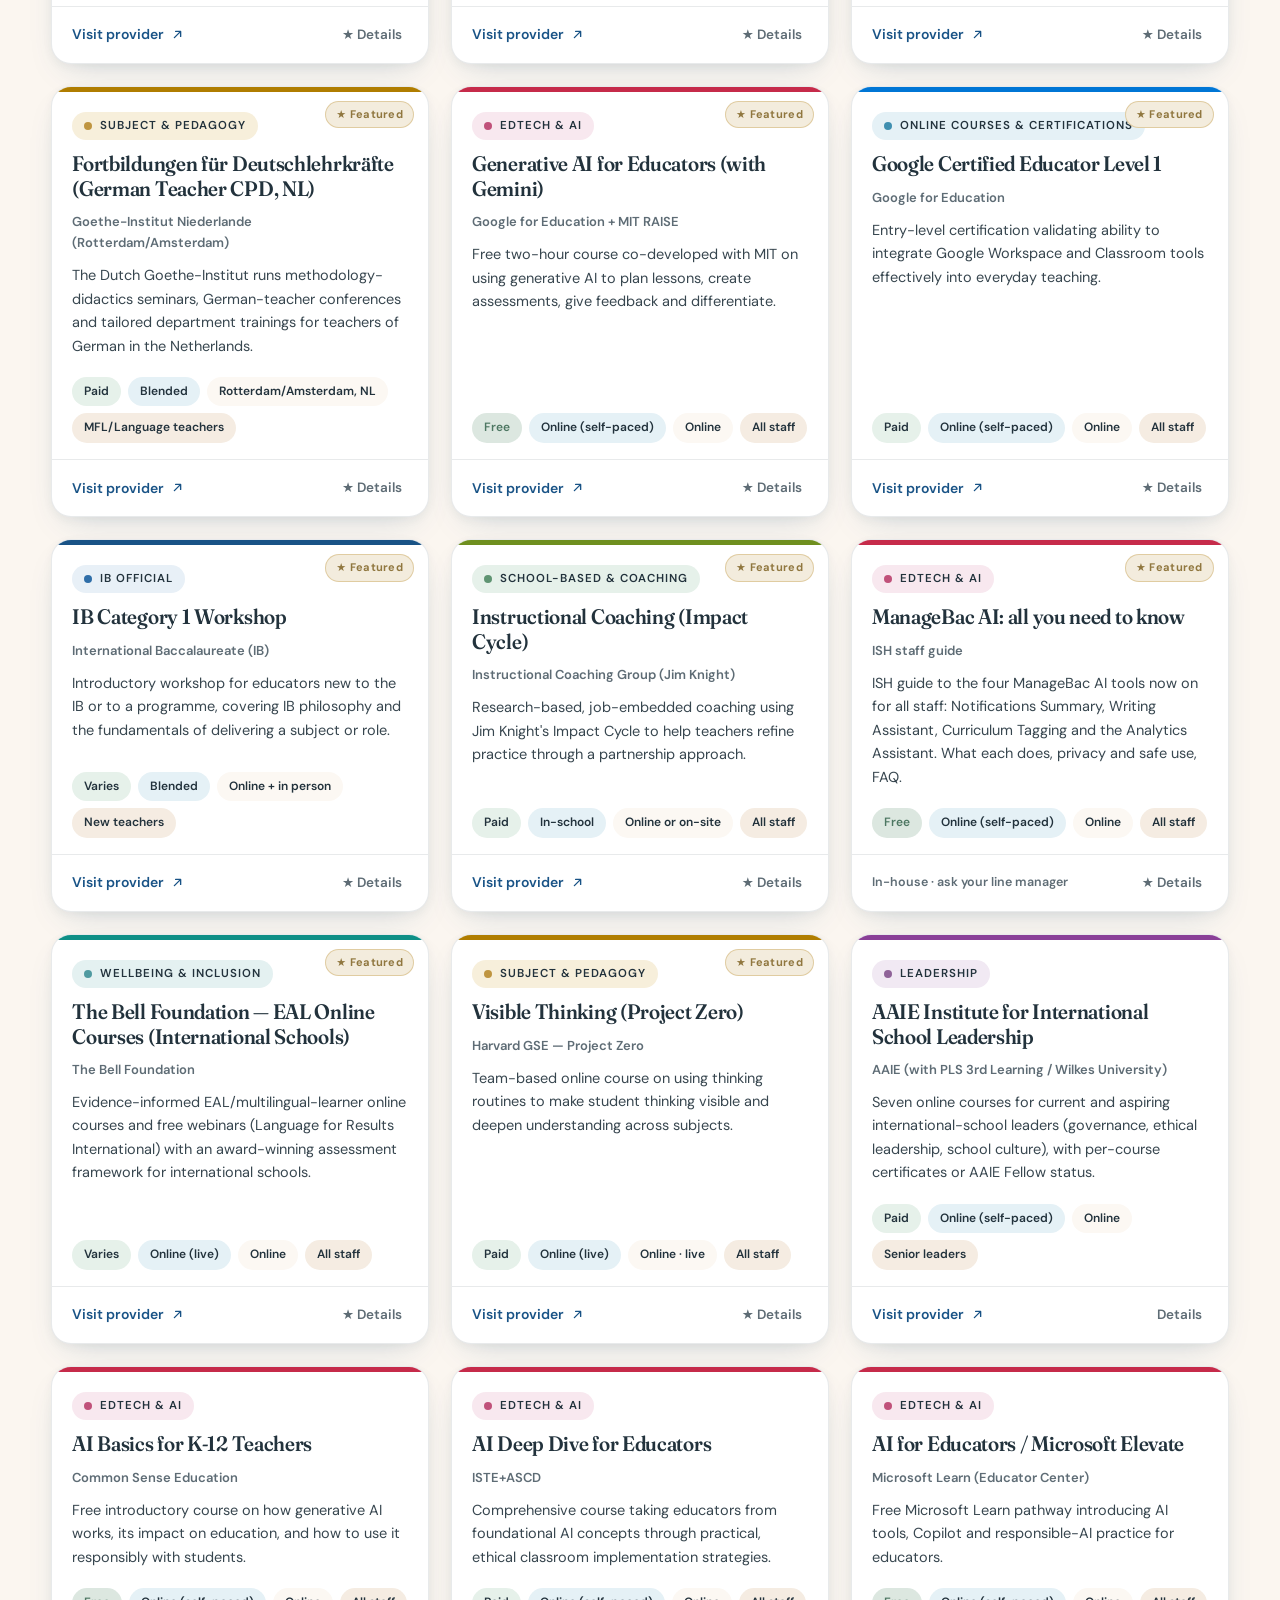
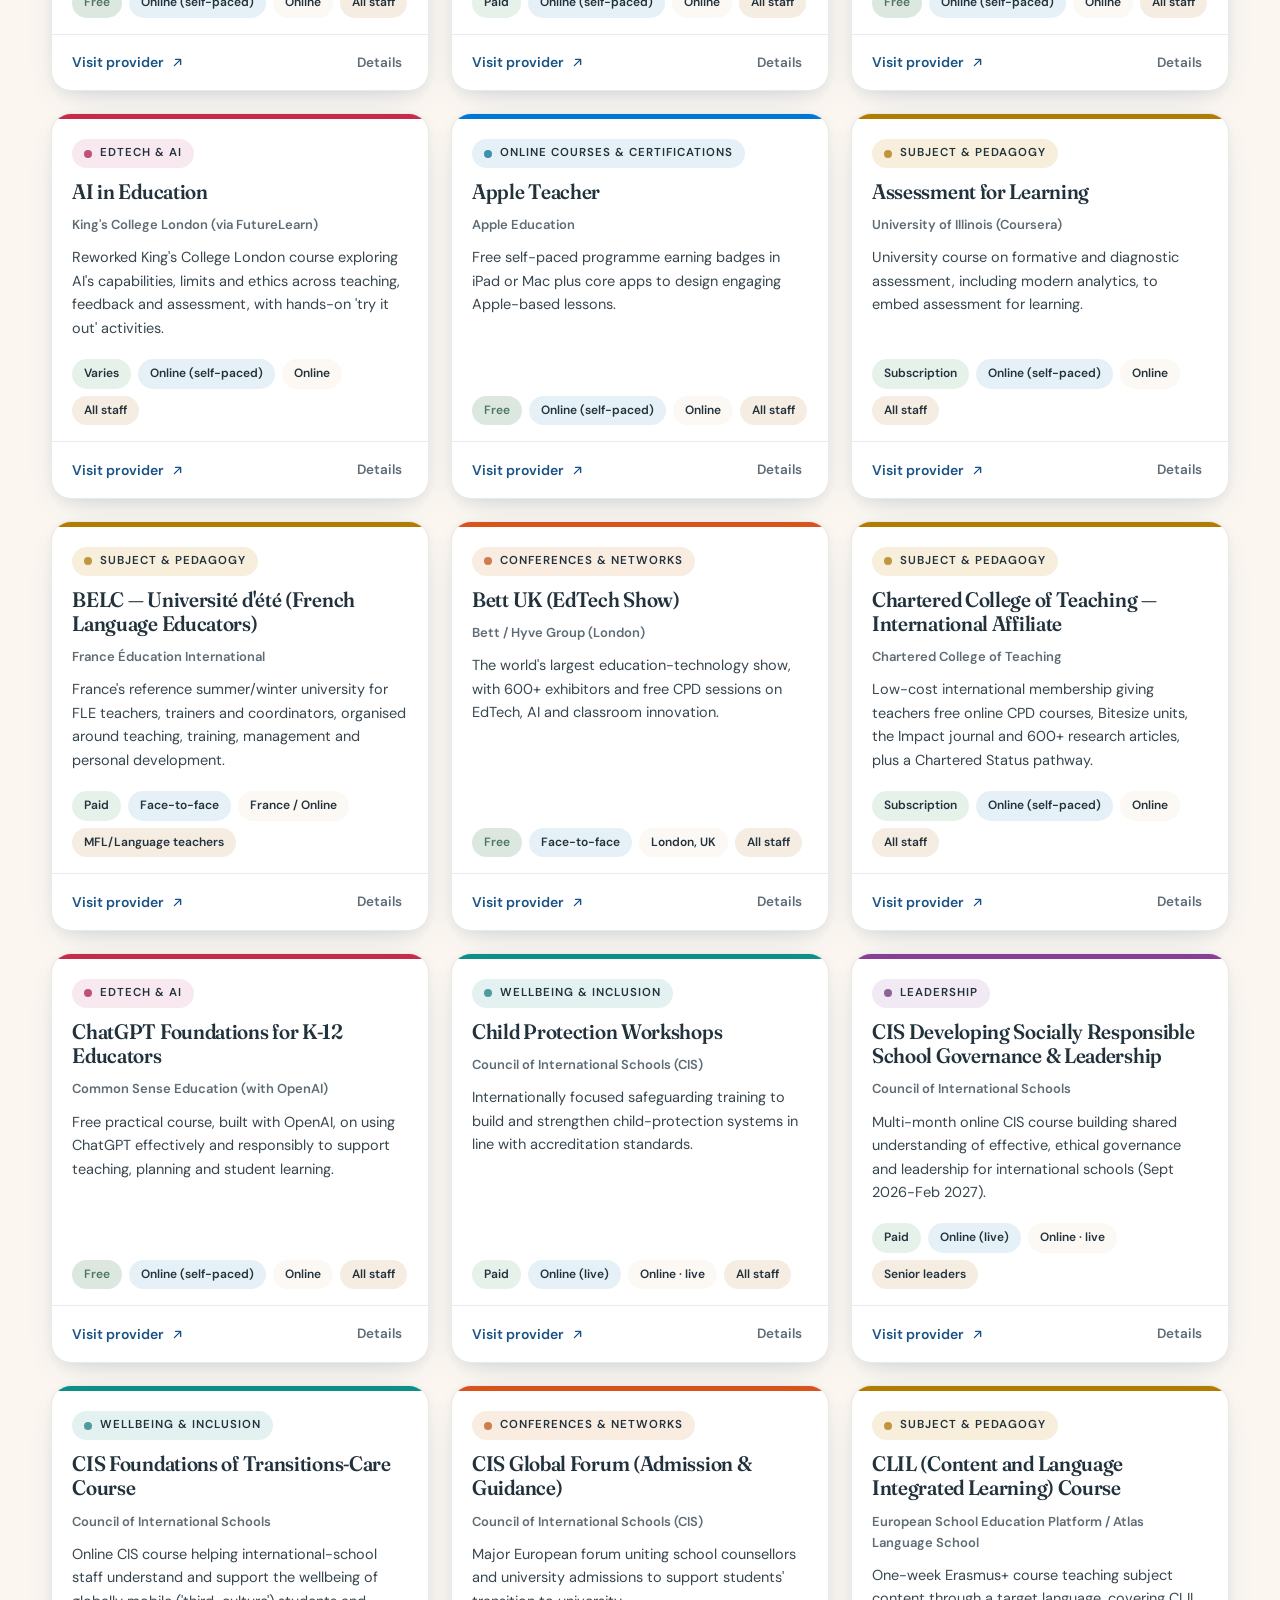
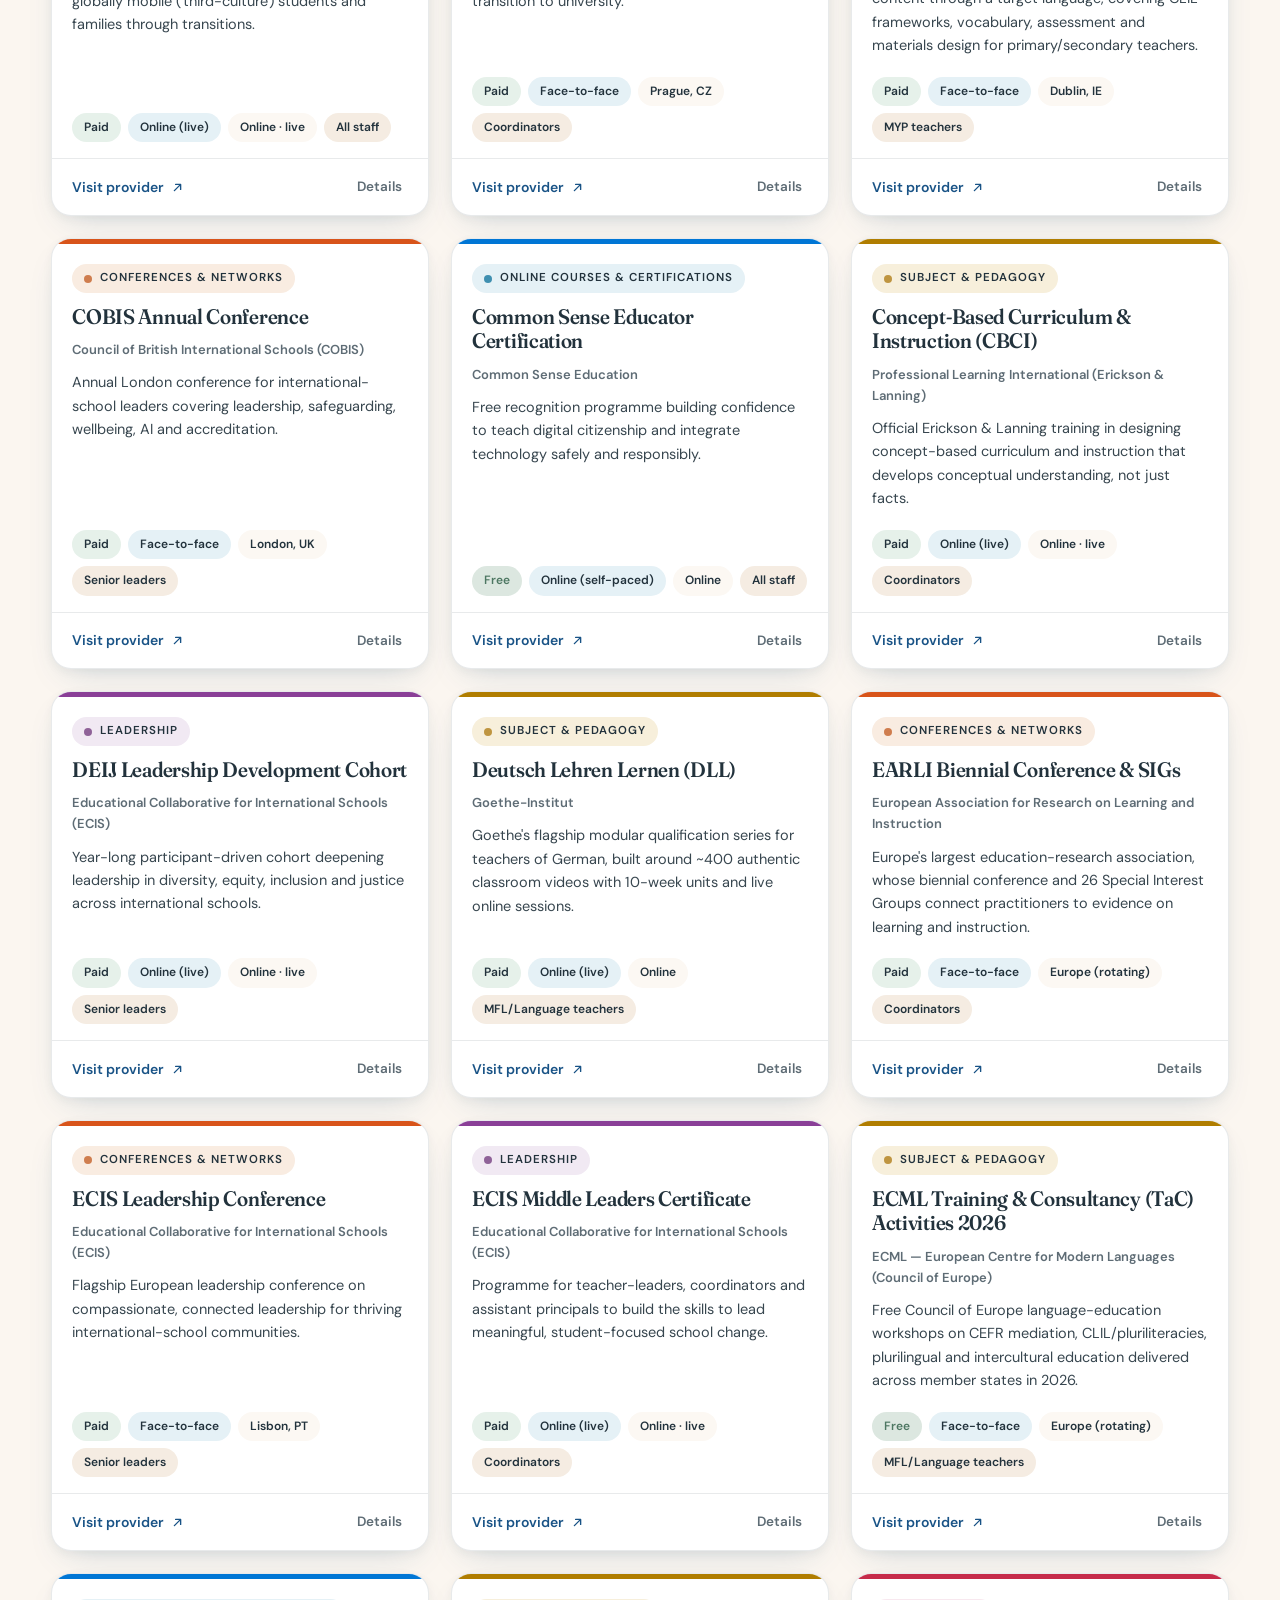
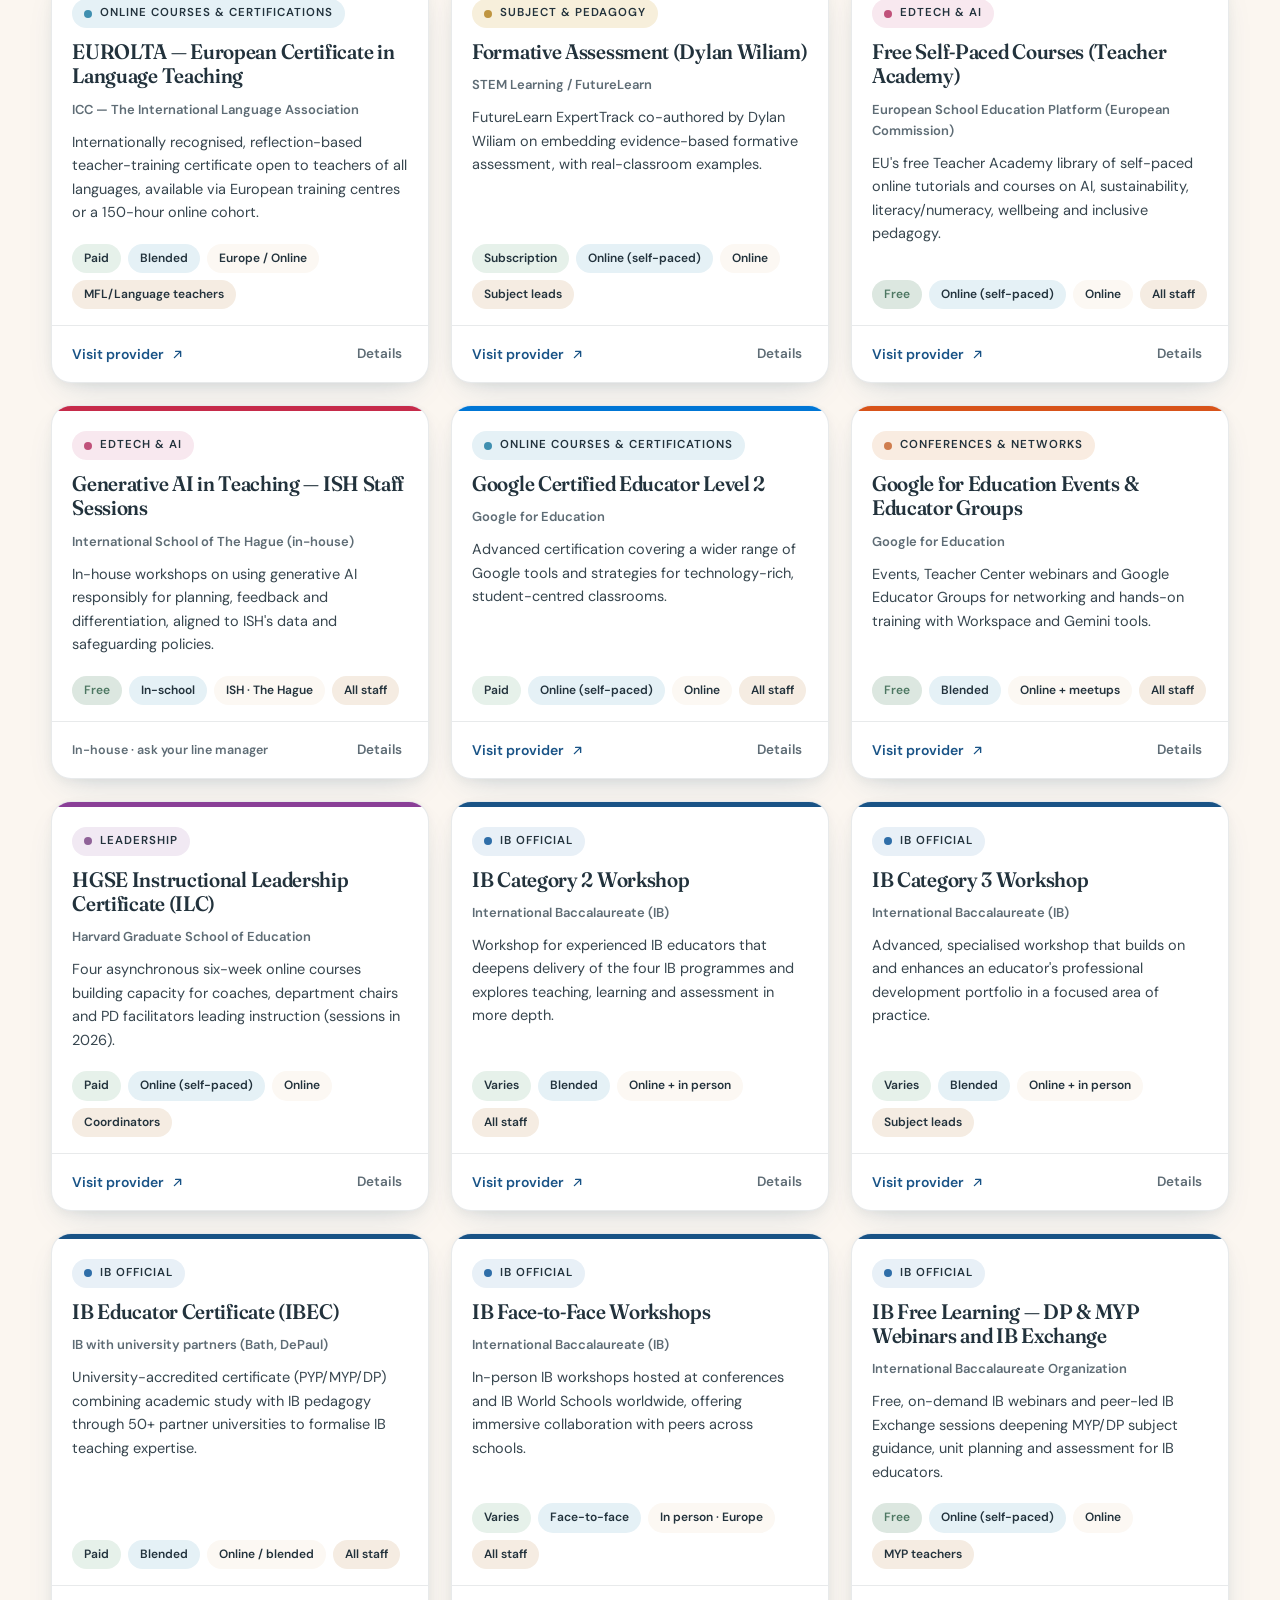
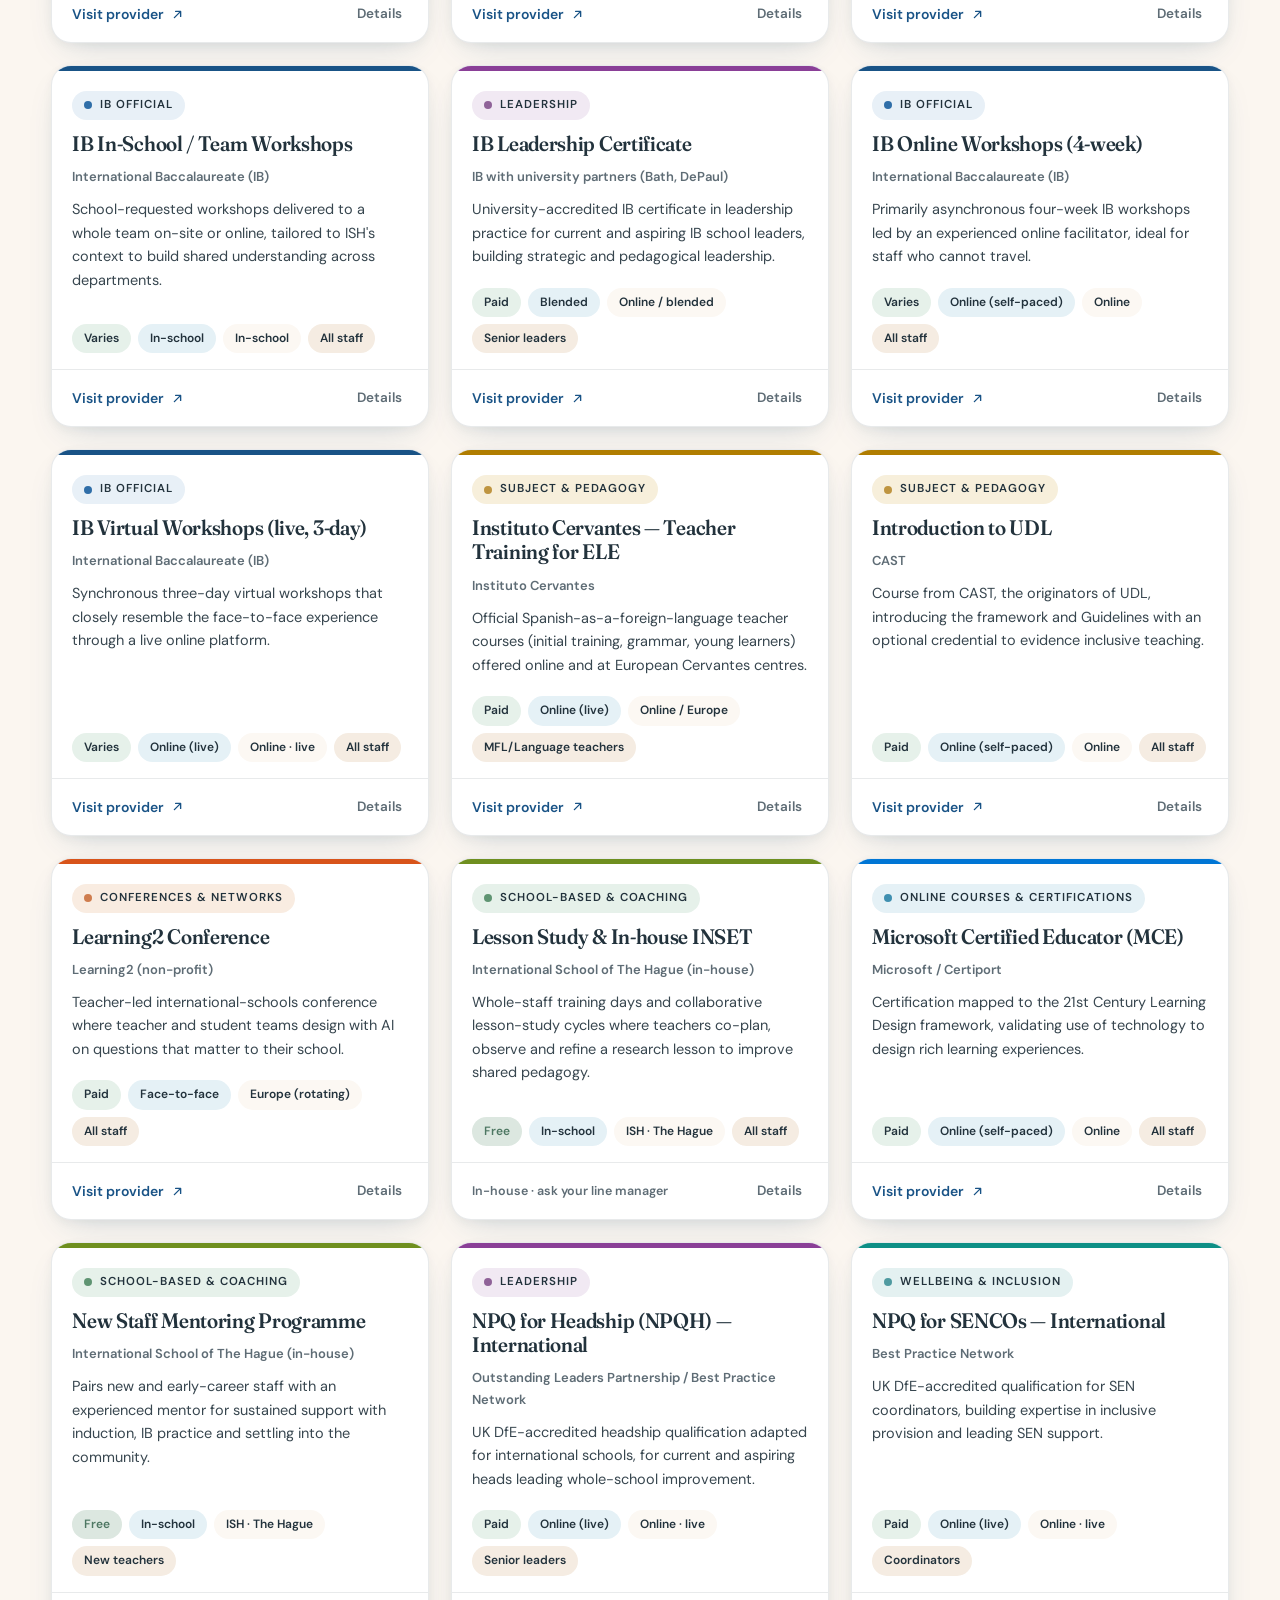
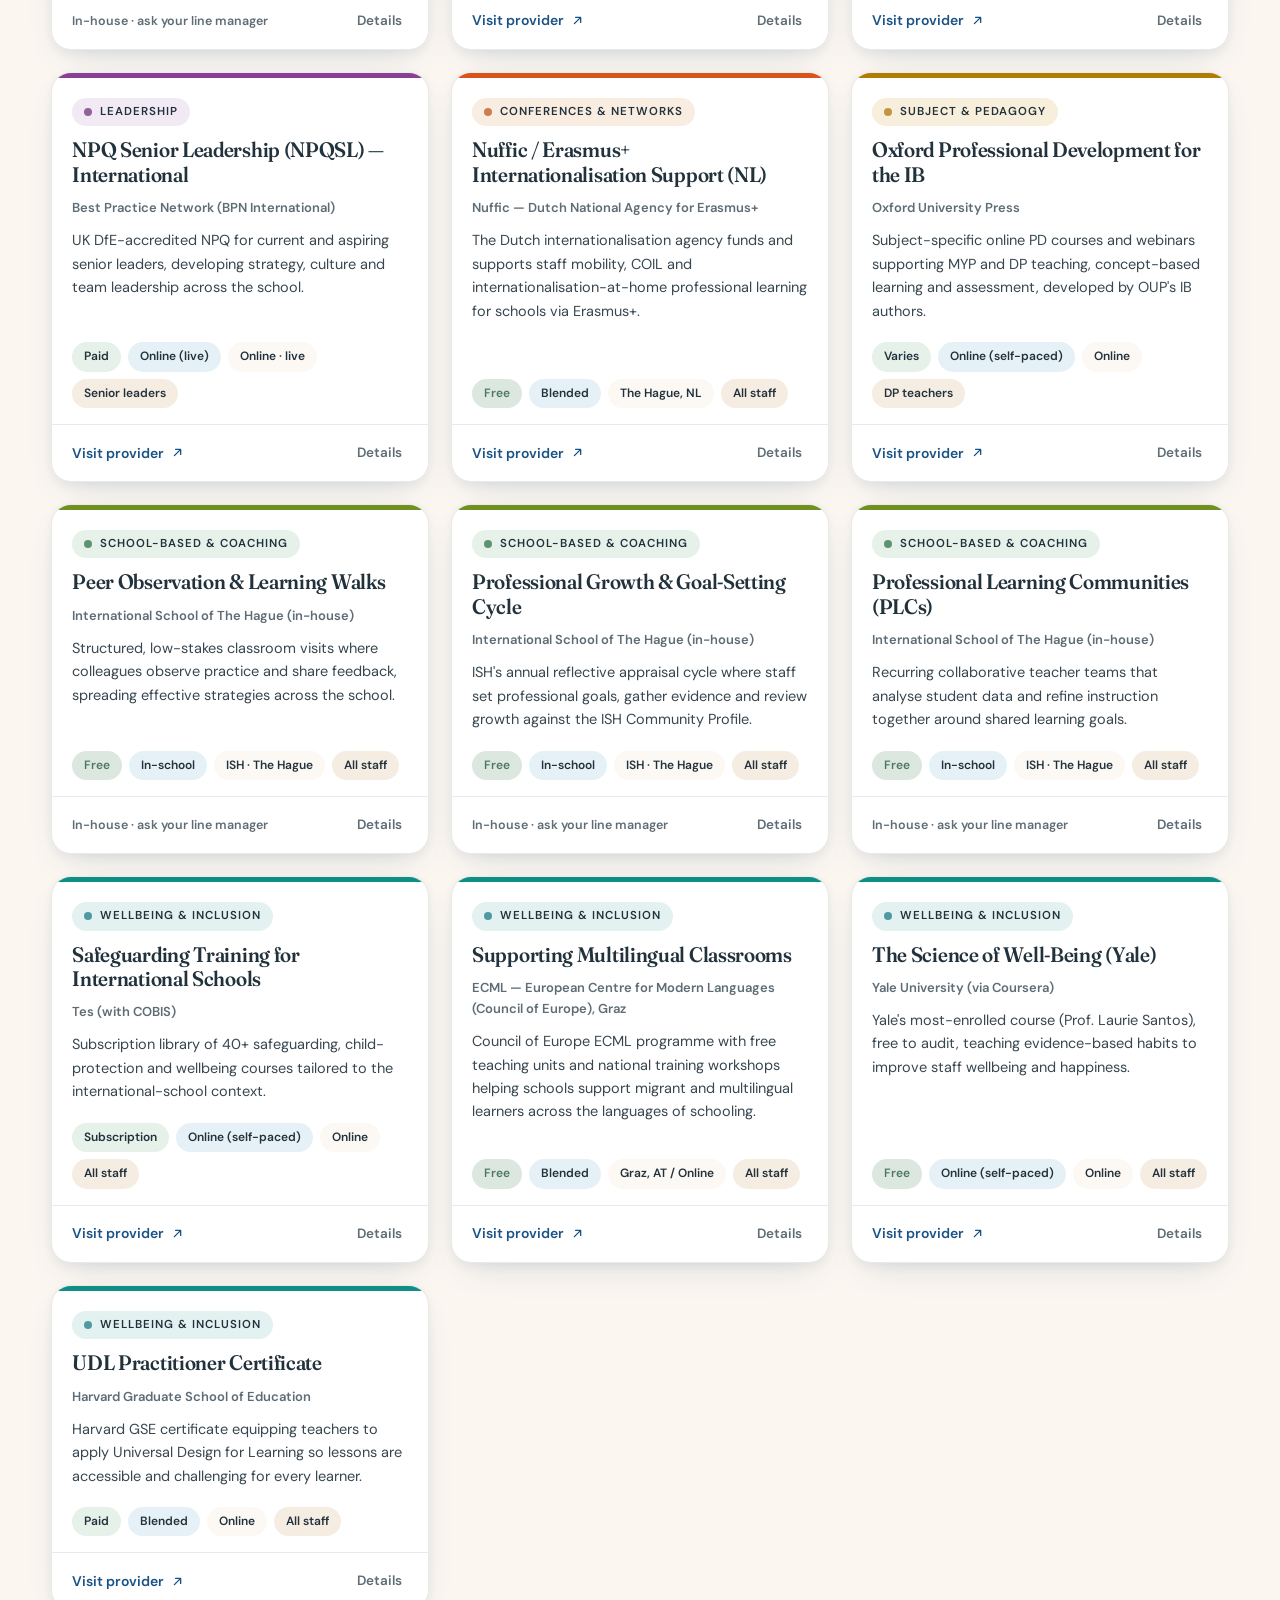
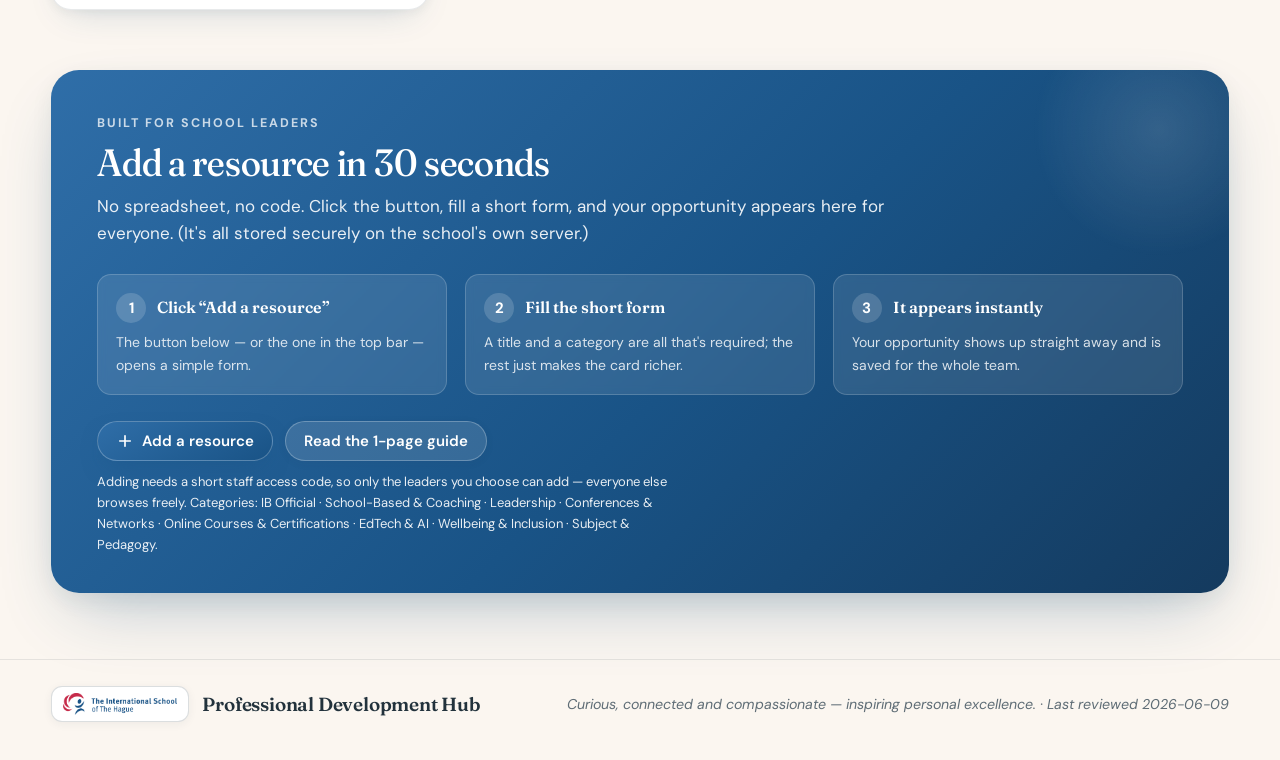
==== commit 5d55acdc: "Restore the published page, keep only the noindex line Co-Authored-By: Claude Fable 5.1 <noreply@ant" ====
--- a/index.html
+++ b/index.html
@@ -1,221 +1,225 @@
 <!doctype html>
-<html lang="en">
+<html lang="en" data-theme="light">
 <head>
-  <meta charset="utf-8">
-  <meta name="viewport" content="width=device-width, initial-scale=1">
+  <meta charset="utf-8" />
+  <meta name="viewport" content="width=device-width, initial-scale=1" />
   <meta name="robots" content="noindex, nofollow">
-  <meta name="description" content="A curated, searchable professional development hub for staff at the International School of The Hague.">
-  <meta property="og:type" content="website">
-  <meta property="og:site_name" content="ISH Academy">
-  <meta property="og:title" content="Professional Development Hub | ISH Academy">
-  <meta property="og:description" content="Find professional development opportunities, school-made tutorials, and current learning pathways for ISH staff.">
-  <meta property="og:image" content="https://www.ish.academy/shared/brand/ISH_ACADEMY-logo.png">
-  <meta name="twitter:card" content="summary_large_image">
-  <title>Professional Development Hub | ISH Academy</title>
-  <script>
-    (function () {
-      try {
-        if (localStorage.getItem("ishacademy:contrast") === "high") {
-          document.documentElement.setAttribute("data-contrast", "high");
-        }
-        if (localStorage.getItem("ishacademy:font") === "dyslexic") {
-          document.documentElement.setAttribute("data-font", "dyslexic");
-        }
-      } catch (error) {
-        /* A blocked storage API must not block the page. */
-      }
-    }());
-  </script>
-  <link rel="icon" href="/shared/brand/ish-academy-rocket.png">
-  <link rel="stylesheet" href="/shared/ish-academy-tokens.css">
-  <link rel="stylesheet" href="/shared/ish-academy-layout.css">
-  <link rel="stylesheet" href="assets/styles.css">
+  <title>ISH Professional Development Hub</title>
+  <meta name="description" content="A curated, searchable hub of professional development opportunities for staff at the International School of The Hague — added to by school leaders." />
+  <meta name="color-scheme" content="light dark" />
+  <link rel="icon" href="data:image/svg+xml,<svg xmlns='http://www.w3.org/2000/svg' viewBox='0 0 100 100'><rect width='100' height='100' rx='18' fill='%23195386'/><text x='50' y='68' font-family='Arial' font-size='52' font-weight='bold' fill='white' text-anchor='middle'>ISH</text></svg>" />
+  <link rel="stylesheet" href="assets/styles.css" />
 </head>
-<body class="ishacademy-site direction-c pd-hub">
-  <a class="ish-skip" href="#main">Skip to resources</a>
-  <span id="top" aria-hidden="true"></span>
-
-  <header class="site-header">
-    <div class="ish-topbar">
-      <a class="ish-topbar__brand" href="https://www.ish.academy/inform/" aria-label="ISH Academy Inform home">
-        <img class="ish-topbar__wordmark" src="/shared/brand/ish-academy-wordmark-white-crimson-c.png" alt="ISH Academy">
+<body>
+  <a class="skip-link" href="#main">Skip to resources</a>
+
+  <!-- Top bar -->
+  <header class="topbar">
+    <div class="wrap topbar__in">
+      <a class="brand" href="#top" aria-label="ISH Professional Development Hub — home">
+        <span class="brand__logo"><img src="assets/ish-logo.png" alt="The International School of The Hague" width="151" height="28" /></span>
+        <span class="brand__div" aria-hidden="true"></span>
+        <span class="brand__txt">
+          <b>Professional Development Hub</b>
+        </span>
       </a>
-      <img class="ish-topbar__school" src="/shared/brand/ish-logo-horizontal-white.png" alt="International School of The Hague">
-      <button class="btn pd-top-action" id="addBtnTop" type="button" hidden>Add opportunity</button>
-      <div class="admin-session" id="adminSession" hidden><span id="adminName"></span><span aria-hidden="true"> · </span><button type="button" id="signOut">Sign out</button></div>
-      <div class="ish-topbar__tools" role="group" aria-label="Reading preferences">
-        <button class="ish-switch" type="button" data-ish-toggle="contrast" aria-pressed="false">Contrast: <span data-ish-state>Default</span></button>
-        <button class="ish-switch" type="button" data-ish-toggle="font" aria-pressed="false">Font: <span data-ish-state>Default</span></button>
-      </div>
-      <p class="ish-sr-only" id="ish-preference-status" aria-live="polite"></p>
-    </div>
-    <nav class="ish-sections" aria-label="ISH Academy sections">
-      <a href="https://www.ish.academy/inform/" title="Inform: news and write-ups" data-tooltip="Inform: news and write-ups">Inform</a>
-      <a href="https://www.ish.academy/innovate/" aria-current="page" title="Innovate: tools and tutorials" data-tooltip="Innovate: tools and tutorials">Innovate</a>
-      <a href="https://www.ish.academy/learn/" title="Learn: courses on Moodle" data-tooltip="Learn: courses on Moodle">Learn</a>
-    </nav>
+      <div class="topbar__spacer"></div>
+      <a class="btn btn--ghost" href="#add">How to add</a>
+      <a class="btn btn--primary" id="addBtnTop" href="#add">
+        <svg viewBox="0 0 24 24" fill="none" stroke="currentColor" stroke-width="2.4" aria-hidden="true"><path d="M12 5v14M5 12h14" stroke-linecap="round"/></svg>
+        Add a resource
+      </a>
+      <button class="btn icon-btn" id="themeBtn" aria-label="Switch to dark mode" title="Toggle dark mode">
+        <svg id="themeIcon" viewBox="0 0 24 24" fill="none" stroke="currentColor" stroke-width="2.2" aria-hidden="true"><path d="M21 12.8A9 9 0 1 1 11.2 3a7 7 0 0 0 9.8 9.8Z" stroke-linejoin="round"/></svg>
+      </button>
+    </div>
   </header>
 
-  <main class="hub-main" id="main">
-    <section class="hub-hero" aria-labelledby="hub-title">
-      <div class="ish-shell hub-hero__inner">
-        <div class="hub-hero__copy">
-          <p class="ish-label">ISH Academy / Professional development</p>
-          <h1 id="hub-title"><span>Grow as a</span><span>lifelong learner</span></h1>
-          <p class="hub-hero__lede">Find your next course, workshop or coaching opportunity. Explore professional learning for your classroom, curriculum and wellbeing.</p>
-          <div class="hero-values" aria-label="ISH values">
-            <span class="hero-value hero-value--curious">Curious</span>
-            <span class="hero-value hero-value--connected">Connected</span>
-            <span class="hero-value hero-value--compassionate">Compassionate</span>
-          </div>
-        </div>
-
-        <div class="hub-search-panel">
-          <p class="ish-label">Find your next move</p>
-          <label class="search-label" for="q">Search the hub</label>
+  <a id="top"></a>
+
+  <!-- Hero -->
+  <section class="hero">
+    <div class="wrap">
+      <div class="hero__card">
+        <div class="hero__inner">
+          <span class="hero__tag"><span class="pip" aria-hidden="true"></span> For every member of ISH staff</span>
+          <h1>Grow as a <span class="u">lifelong</span> learner.</h1>
+          <p class="hero__sub">One place to discover professional development — from IB workshops and instructional coaching to leadership pathways, AI training and wellbeing. Curated by school leaders, open to all.</p>
+          <div class="hero__values" aria-label="ISH values">
+            <span class="value-pill">Curious</span>
+            <span class="value-pill">Connected</span>
+            <span class="value-pill">Compassionate</span>
+          </div>
           <div class="searchbar">
             <label class="search" for="q">
-              <svg viewBox="0 0 24 24" fill="none" stroke="currentColor" stroke-width="2" aria-hidden="true"><circle cx="11" cy="11" r="7"></circle><path d="m20 20-3.2-3.2"></path></svg>
-              <input id="q" type="search" placeholder="Try IB, coaching, leadership, PYP..." autocomplete="off" aria-label="Search professional development">
+              <svg viewBox="0 0 24 24" fill="none" stroke="currentColor" stroke-width="2" aria-hidden="true"><circle cx="11" cy="11" r="7"/><path d="m20 20-3.2-3.2" stroke-linecap="round"/></svg>
+              <input id="q" type="search" placeholder="Search by name, provider or topic…" autocomplete="off" aria-label="Search professional development" />
             </label>
-            <a class="btn btn--primary" href="#opportunities">Browse all</a>
-          </div>
-          <span class="source-pill" id="sourcePill" title="Where this list is loaded from">
-            <span class="led" aria-hidden="true"></span><span id="sourceTxt">Loading...</span>
-          </span>
-        </div>
-
-        <div class="stats" id="stats" aria-label="Hub totals">
-          <div class="stat"><b id="statTotal">0</b><span>Current opportunities</span></div>
-          <div class="stat"><b id="statFree">0</b><span>Free of charge</span></div>
-          <div class="stat"><b>8</b><span>Categories</span></div>
-          <div class="stat"><b id="statOnline">0</b><span>Online options</span></div>
-        </div>
-      </div>
-    </section>
-
-    <section class="hub-controls ish-shell" aria-labelledby="filter-title">
-      <div class="module-heading">
-        <div>
-          <p class="ish-label">Choose a route</p>
-          <h2 id="filter-title">Filter the opportunities</h2>
-        </div>
-        <span class="module-number" aria-hidden="true">01</span>
-      </div>
-      <div class="filter-board">
-        <div class="filters__row">
-          <span class="filters__label">Category</span>
-          <div class="chips" id="catChips" role="group" aria-label="Filter by category"></div>
-        </div>
-        <div class="filters__row">
-          <span class="filters__label">Audience</span>
-          <div class="chips" id="audChips" role="group" aria-label="Filter by audience"></div>
-        </div>
-        <div class="filters__row">
-          <span class="filters__label">Format</span>
-          <div class="chips" id="fmtChips" role="group" aria-label="Filter by format"></div>
-        </div>
-        <div class="filters__row">
-          <span class="filters__label">Cost</span>
-          <div class="chips" id="costChips" role="group" aria-label="Filter by cost"></div>
-        </div>
-      </div>
-    </section>
-
-    <section class="featured-section ish-shell" id="featuredSection" aria-labelledby="featured-title" hidden>
-      <div class="module-heading module-heading--compact">
-        <div>
-          <p class="ish-label">From our school</p>
-          <h2 id="featured-title">Made at ISH</h2>
-        </div>
-        <span class="module-number" aria-hidden="true">02</span>
-      </div>
-      <div class="featured-grid" id="featuredGrid" role="list"></div>
-    </section>
-
-    <section class="opportunities ish-shell" id="opportunities" aria-labelledby="opportunities-title">
+            <a class="btn btn--blue" href="#main">Browse all</a>
+          </div>
+          <div class="stats" id="stats" aria-hidden="true">
+            <div class="stat"><b id="statTotal">—</b><span>Opportunities</span></div>
+            <div class="stat"><b id="statFree">—</b><span>Free of charge</span></div>
+            <div class="stat"><b>8</b><span>Categories</span></div>
+            <div class="stat"><b id="statOnline">—</b><span>Online options</span></div>
+          </div>
+        </div>
+      </div>
+    </div>
+  </section>
+
+  <!-- INSET Day spotlight -->
+  <section class="spotlight">
+    <div class="wrap">
+      <div class="spotlight__card">
+        <div class="spotlight__date" aria-hidden="true">
+          <div class="m">Jun</div><div class="d">10</div>
+        </div>
+        <div class="spotlight__txt">
+          <span class="eyebrow">Happening at ISH</span>
+          <b>Whole-staff INSET Day — 10 June 2026</b>
+          <span>Ten in-house wellbeing &amp; learning sessions, led by our own colleagues.</span>
+        </div>
+        <button class="btn btn--primary" id="insetBtn" type="button">
+          <svg viewBox="0 0 24 24" fill="none" stroke="currentColor" stroke-width="2" aria-hidden="true"><rect x="3" y="4.5" width="18" height="16" rx="2.5"/><path d="M3 9h18M8 2.5v4M16 2.5v4" stroke-linecap="round"/></svg>
+          See the sessions
+        </button>
+      </div>
+    </div>
+  </section>
+
+  <!-- Filters -->
+  <section class="filters">
+    <div class="wrap">
+      <div class="filters__row">
+        <span class="filters__label">Category</span>
+        <div class="chips" id="catChips" role="group" aria-label="Filter by category"></div>
+      </div>
+      <div class="filters__row">
+        <span class="filters__label">Audience</span>
+        <div class="chips" id="audChips" role="group" aria-label="Filter by audience"></div>
+      </div>
+      <div class="filters__row">
+        <span class="filters__label">Format</span>
+        <div class="chips" id="fmtChips" role="group" aria-label="Filter by format"></div>
+      </div>
+      <div class="filters__row">
+        <span class="filters__label">Cost</span>
+        <div class="chips" id="costChips" role="group" aria-label="Filter by cost"></div>
+      </div>
+    </div>
+  </section>
+
+  <!-- Results -->
+  <main id="main">
+    <div class="wrap">
       <div class="results-meta">
-        <div class="results-meta__title">
-          <p class="ish-label">Explore the library</p>
-          <div class="results-heading-line">
-            <h2 id="opportunities-title">Opportunities</h2>
-            <span class="count-pill" id="count">0</span>
-          </div>
-        </div>
-        <div class="results-actions">
-          <div class="view-toggle" role="group" aria-label="Choose opportunity view">
-            <button class="view-toggle__button" id="gridViewBtn" type="button" aria-pressed="true">Grid</button>
-            <button class="view-toggle__button" id="dateViewBtn" type="button" aria-pressed="false">By date</button>
-          </div>
-          <button class="link-reset" id="clearBtn" type="button" hidden>Clear filters</button>
+        <div style="display:flex;align-items:center;gap:12px;flex-wrap:wrap">
+          <h2>Opportunities</h2>
+          <span class="count-pill" id="count">0</span>
+          <button class="link-reset" id="clearBtn" hidden>Clear filters</button>
           <button class="past-toggle" id="pastToggle" type="button" aria-pressed="false" hidden>Show past events</button>
         </div>
-      </div>
-      <p class="ish-sr-only" id="resultStatus" role="status" aria-live="polite" aria-atomic="true"></p>
+        <span class="source-pill" id="sourcePill" title="Where this list is loaded from">
+          <span class="led"></span><span id="sourceTxt">Loading…</span>
+        </span>
+      </div>
+      <p class="sr-only" id="resultStatus" role="status" aria-live="polite" aria-atomic="true"></p>
       <div class="grid" id="grid" role="list" aria-describedby="resultStatus"></div>
       <div class="empty" id="empty" hidden>
-        <p class="ish-label">No match</p>
-        <h3>Try a broader route</h3>
-        <p id="emptyText">Remove a filter or search for a wider term, such as IB, coaching, leadership, or PYP.</p>
-        <button class="btn btn--primary" id="emptyReset" type="button">Reset all filters</button>
-      </div>
-    </section>
-
+        <h3>No matches — yet</h3>
+        <p>Try removing a filter or searching a broader term, like “IB”, “coaching”, “AI” or “leadership”.</p>
+        <p style="margin-top:14px"><button class="btn btn--blue" id="emptyReset">Reset all filters</button></p>
+      </div>
+    </div>
   </main>
 
-  <footer class="ish-footer">
-    <div class="ish-shell ish-footer-brand ish-footer__inner">
-      <div>
-        <img class="ish-footer-brand__academy" src="/shared/brand/ish-academy-wordmark.png" alt="ISH Academy">
-        <p class="footer-meta" id="footNote">Professional learning at the International School of The Hague. Last reviewed: loading.</p>
-      </div>
-      <img class="ish-footer-brand__school" src="/shared/brand/ish-logo-horizontal.png" alt="International School of The Hague">
-    </div>
-    <nav class="ish-shell ish-footer-nav" aria-label="ISH Academy information">
-      <a href="https://www.ish.academy/inform/about/">About</a>
-      <a href="https://www.ish.academy/inform/contact/">Contact</a>
-      <a href="https://www.ish.academy/inform/how-this-site-works/">How this site works</a>
-      <a href="https://www.ish.academy/inform/privacy-policy/">Privacy</a>
-      <a href="#staff-sign-in" id="staffSignIn">Staff sign in</a>
-    </nav>
+  <!-- Add a resource -->
+  <section class="add-panel" id="add">
+    <div class="wrap">
+      <div class="add-card">
+        <span class="eyebrow">Built for school leaders</span>
+        <h2>Add a resource in 30 seconds</h2>
+        <p>No spreadsheet, no code. Click the button, fill a short form, and your opportunity appears here for everyone. (It's all stored securely on the school's own server.)</p>
+        <div class="steps">
+          <div class="step">
+            <b><span class="num">1</span> Click “Add a resource”</b>
+            <p>The button below — or the one in the top bar — opens a simple form.</p>
+          </div>
+          <div class="step">
+            <b><span class="num">2</span> Fill the short form</b>
+            <p>A title and a category are all that's required; the rest just makes the card richer.</p>
+          </div>
+          <div class="step">
+            <b><span class="num">3</span> It appears instantly</b>
+            <p>Your opportunity shows up straight away and is saved for the whole team.</p>
+          </div>
+        </div>
+        <div class="add-actions">
+          <button class="btn btn--primary" id="openAddBtn" type="button">
+            <svg viewBox="0 0 24 24" fill="none" stroke="currentColor" stroke-width="2.2" aria-hidden="true"><path d="M12 5v14M5 12h14" stroke-linecap="round"/></svg>
+            Add a resource
+          </button>
+          <a class="btn" href="docs/HOW-TO-ADD.md">Read the 1-page guide</a>
+        </div>
+        <p class="add-note">Adding needs a short staff access code, so only the leaders you choose can add — everyone else browses freely. Categories: IB Official · School-Based &amp; Coaching · Leadership · Conferences &amp; Networks · Online Courses &amp; Certifications · EdTech &amp; AI · Wellbeing &amp; Inclusion · Subject &amp; Pedagogy.</p>
+      </div>
+    </div>
+  </section>
+
+  <!-- Footer -->
+  <footer class="foot">
+    <div class="wrap foot__in">
+      <a class="brand" href="#top">
+        <span class="brand__logo"><img src="assets/ish-logo.png" alt="The International School of The Hague" width="118" height="22" /></span>
+        <span class="brand__txt"><b>Professional Development Hub</b></span>
+      </a>
+      <small id="footNote">Curious, connected and compassionate — inspiring personal excellence. · Last reviewed —</small>
+    </div>
   </footer>
 
+  <!-- Detail modal -->
   <dialog id="detail" aria-labelledby="dTitle" aria-describedby="dDesc" aria-modal="true">
     <div class="m-bar" id="dBar"></div>
-    <button class="btn icon-btn m-close" id="dClose" type="button" aria-label="Close details">Close</button>
+    <button class="btn icon-btn m-close" id="dClose" type="button" aria-label="Close">
+      <svg viewBox="0 0 24 24" fill="none" stroke="currentColor" stroke-width="2.4" aria-hidden="true"><path d="M6 6l12 12M18 6 6 18" stroke-linecap="round"/></svg>
+    </button>
     <div class="m-body">
-      <span class="detail-category" id="dCat"></span>
+      <span class="card__cat" id="dCat"></span>
       <h3 id="dTitle"></h3>
       <div class="card__provider" id="dProvider"></div>
-      <p class="card__desc" id="dDesc"></p>
+      <p class="card__desc" id="dDesc" style="margin-top:10px"></p>
       <div class="m-row" id="dTags"></div>
-      <div class="calendar-actions calendar-actions--detail" id="dCalendar" role="group" aria-label="Add this event to a calendar" hidden>
-        <a class="calendar-link" id="dGoogle" href="#" target="_blank" rel="noopener noreferrer">Google Calendar</a>
-        <a class="calendar-link" id="dIcs" href="#" download>Download .ics</a>
-      </div>
-      <a class="btn btn--primary" id="dLink" href="#" target="_blank" rel="noopener noreferrer">Visit provider</a>
+      <a class="btn btn--blue" id="dLink" href="#" target="_blank" rel="noopener noreferrer" style="margin-top:6px">Visit provider</a>
     </div>
   </dialog>
 
-  <dialog id="addModal" aria-labelledby="addTitle" aria-describedby="addHint" aria-modal="true">
+  <!-- Add-a-resource form -->
+  <dialog id="addModal" aria-labelledby="addTitle" aria-modal="true">
     <div class="m-bar" id="addBar"></div>
-    <button class="btn icon-btn m-close" id="addClose" type="button" aria-label="Close form">Close</button>
+    <button class="btn icon-btn m-close" id="addClose" type="button" aria-label="Close">
+      <svg viewBox="0 0 24 24" fill="none" stroke="currentColor" stroke-width="2.4" aria-hidden="true"><path d="M6 6l12 12M18 6 6 18" stroke-linecap="round"/></svg>
+    </button>
     <form class="m-body add-form" id="addForm" novalidate>
-      <p class="ish-label">New opportunity</p>
+      <span class="eyebrow">New opportunity</span>
       <h3 id="addTitle">Add a development opportunity</h3>
-      <p class="add-form__hint" id="addHint">Only a title and a category are required. Save a clear description and provider link to help teachers choose.</p>
+      <p class="add-form__hint">Only a title and a category are required — it appears straight away.</p>
       <p class="add-form__error" id="addError" role="alert" hidden></p>
 
-      <label class="inset-choice"><input type="checkbox" id="af-inset"> INSET day</label>
-      <div class="field">
-        <label for="af-title">Title <span class="req">Required</span></label>
-        <input id="af-title" name="title" type="text" required placeholder="For example, German teacher training">
+      <div class="field" id="af-code-row">
+        <label for="af-code">Staff access code <span class="req">*</span> <span class="opt">— only selected staff can add</span></label>
+        <input id="af-code" name="code" type="password" autocomplete="off" placeholder="Enter the staff access code" />
+      </div>
+
+      <div class="field">
+        <label for="af-title">Title <span class="req">*</span></label>
+        <input id="af-title" name="title" type="text" required placeholder="e.g. Goethe-Institut German teacher training" />
       </div>
       <div class="field-row">
         <div class="field">
-          <label for="af-category">Category <span class="req">Required</span></label>
+          <label for="af-category">Category <span class="req">*</span></label>
           <select id="af-category" name="category" required>
-            <option value="" disabled selected>Choose one</option>
+            <option value="" disabled selected>Choose one…</option>
             <option>IB Official</option>
             <option>School-Based &amp; Coaching</option>
             <option>Leadership</option>
@@ -229,7 +233,7 @@
         <div class="field">
           <label for="af-format">Format</label>
           <select id="af-format" name="format">
-            <option value="">Not specified</option>
+            <option value="">—</option>
             <option>In-school</option>
             <option>Face-to-face</option>
             <option>Online (live)</option>
@@ -239,48 +243,53 @@
         </div>
       </div>
       <div class="field-row">
-        <div class="field"><label for="af-provider">Provider</label><input id="af-provider" name="provider" type="text" placeholder="Who runs it"></div>
-        <div class="field"><label for="af-location">Location</label><input id="af-location" name="location" type="text" placeholder="Online or The Hague"></div>
+        <div class="field">
+          <label for="af-provider">Provider</label>
+          <input id="af-provider" name="provider" type="text" placeholder="Who runs it" />
+        </div>
+        <div class="field">
+          <label for="af-location">Location</label>
+          <input id="af-location" name="location" type="text" placeholder="e.g. Online, or The Hague" />
+        </div>
       </div>
       <div class="field-row">
-        <div class="field"><label for="af-audience">Audience</label><input id="af-audience" name="audience" type="text" placeholder="PYP teachers, Coordinators" aria-describedby="audienceHint"><small id="audienceHint">Separate multiple groups with commas.</small></div>
+        <div class="field">
+          <label for="af-audience">Audience</label>
+          <input id="af-audience" name="audience" type="text" placeholder="e.g. All staff" />
+        </div>
         <div class="field">
           <label for="af-cost">Cost</label>
           <select id="af-cost" name="cost">
-            <option value="">Not specified</option>
-            <option>Free</option><option>Paid</option><option>Subscription</option><option>Varies</option>
+            <option value="">—</option>
+            <option>Free</option>
+            <option>Paid</option>
+            <option>Subscription</option>
+            <option>Varies</option>
           </select>
         </div>
       </div>
-      <div class="field-row">
-        <div class="field"><label for="af-date">Start date <span class="opt">Optional</span></label><input id="af-date" name="date" type="date"></div>
-        <div class="field"><label for="af-date-end">End date <span class="opt">Optional</span></label><input id="af-date-end" name="dateEnd" type="date"></div>
-      </div>
-      <div class="field"><label for="af-description">Description</label><textarea id="af-description" name="description" rows="3" placeholder="What it is and why it is useful"></textarea></div>
-      <div class="field"><label for="af-url">Link</label><input id="af-url" name="url" type="url" placeholder="https://example.org"></div>
+      <div class="field">
+        <label for="af-date">Date <span class="opt">(optional — one-off events tidy themselves away after this date)</span></label>
+        <input id="af-date" name="date" type="date" />
+      </div>
+      <div class="field">
+        <label for="af-description">Description</label>
+        <textarea id="af-description" name="description" rows="2" placeholder="One sentence on what it is and why it's useful"></textarea>
+      </div>
+      <div class="field">
+        <label for="af-url">Link</label>
+        <input id="af-url" name="url" type="url" placeholder="https://…" />
+      </div>
       <div class="add-form__actions">
         <button type="button" class="btn" id="addCancel">Cancel</button>
-        <button type="submit" class="btn btn--primary" id="saveOpportunity">Add opportunity</button>
+        <button type="submit" class="btn btn--primary">Add resource</button>
       </div>
     </form>
   </dialog>
 
-  <dialog id="loginDialog" aria-labelledby="loginTitle" aria-describedby="loginHint" aria-modal="true">
-    <div class="m-bar"></div>
-    <button type="button" class="btn icon-btn m-close" id="loginClose" aria-label="Close sign in">Close</button>
-    <form class="m-body" id="loginForm">
-      <h3 id="loginTitle">Staff sign in</h3>
-      <p id="loginHint">For leaders who maintain opportunities. Teachers can browse without signing in.</p>
-      <p class="add-form__error" id="loginError" role="alert" hidden></p>
-      <div class="field"><label for="loginUsername">Username</label><input id="loginUsername" name="username" autocomplete="username" required maxlength="80"></div>
-      <div class="field"><label for="loginPassword">Password</label><input id="loginPassword" name="password" type="password" autocomplete="current-password" required maxlength="72"></div>
-      <button type="submit" class="btn btn--primary" id="loginSubmit">Sign in</button>
-    </form>
-  </dialog>
-
+  <!-- Toast -->
   <div class="toast" id="toast" role="status" aria-live="polite" hidden></div>
 
-  <script src="/shared/ish-academy-ui.js"></script>
   <script src="assets/app.js"></script>
 </body>
 </html>
